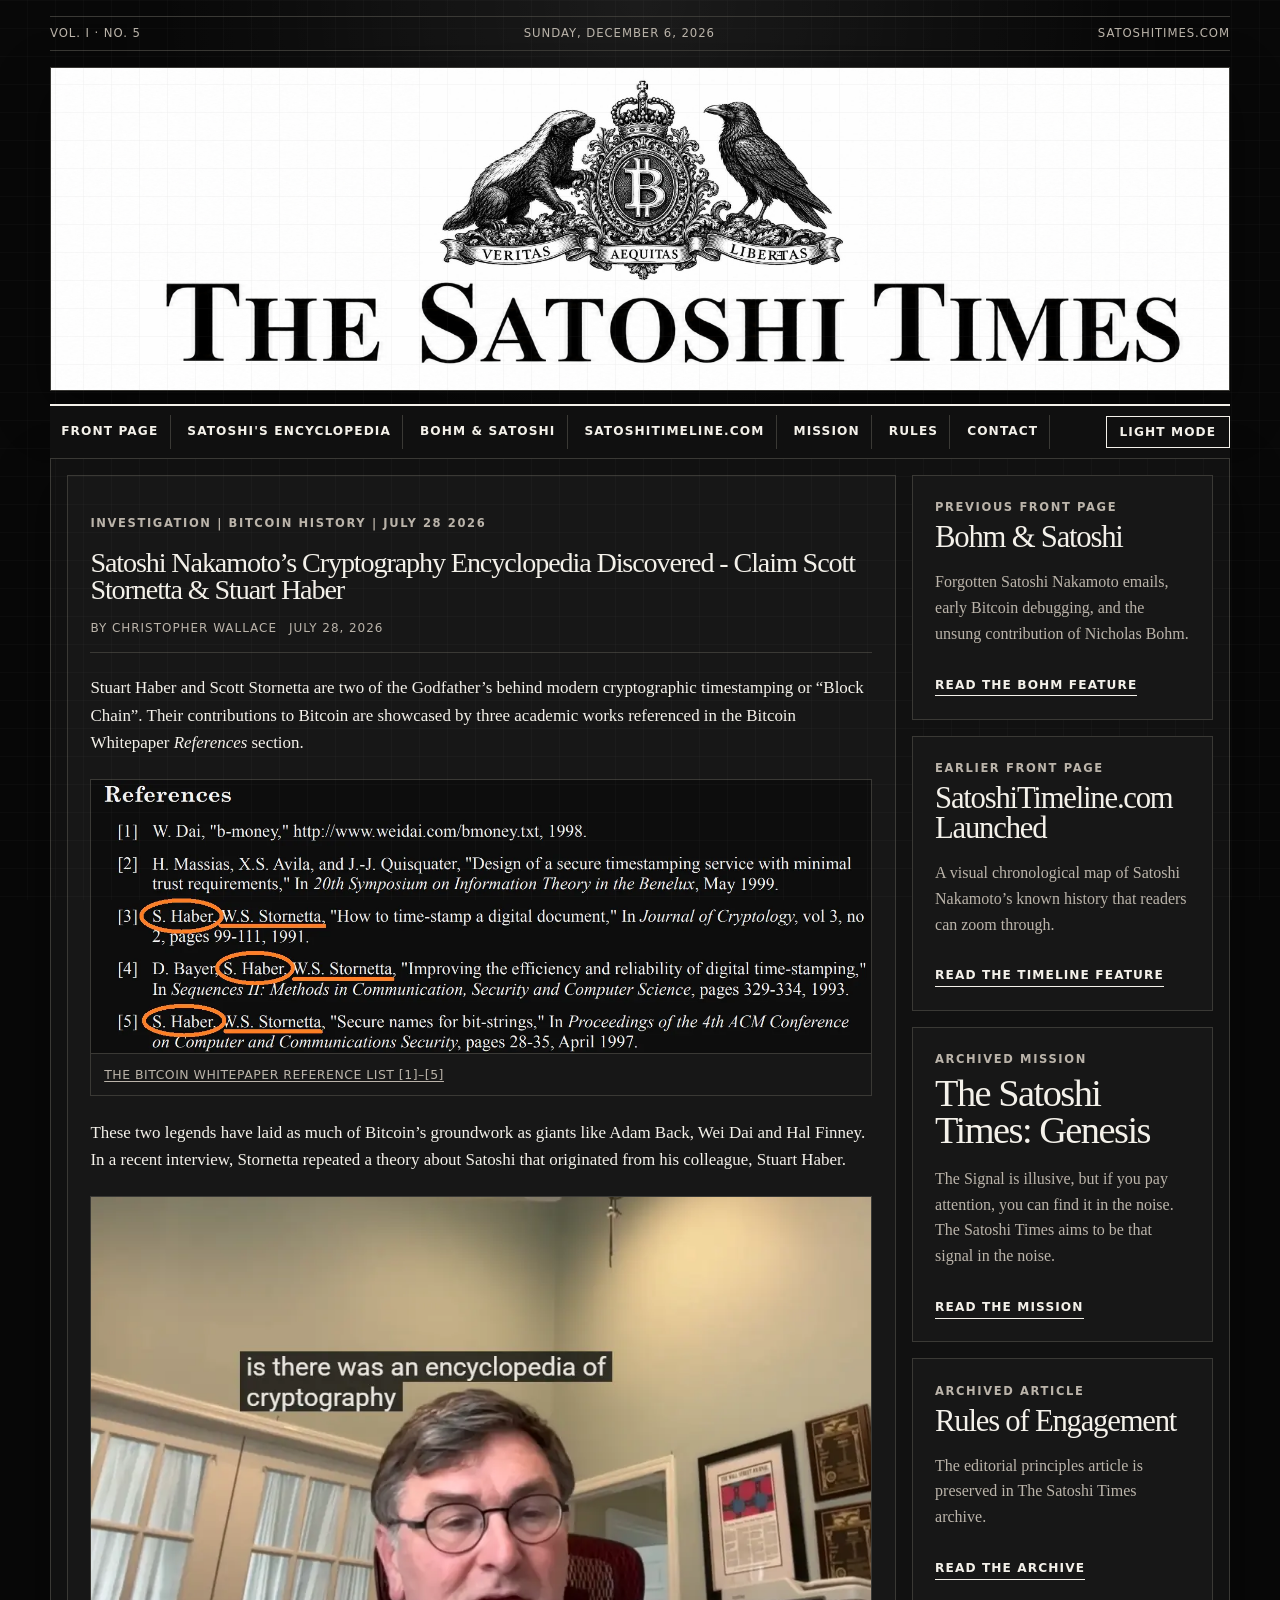
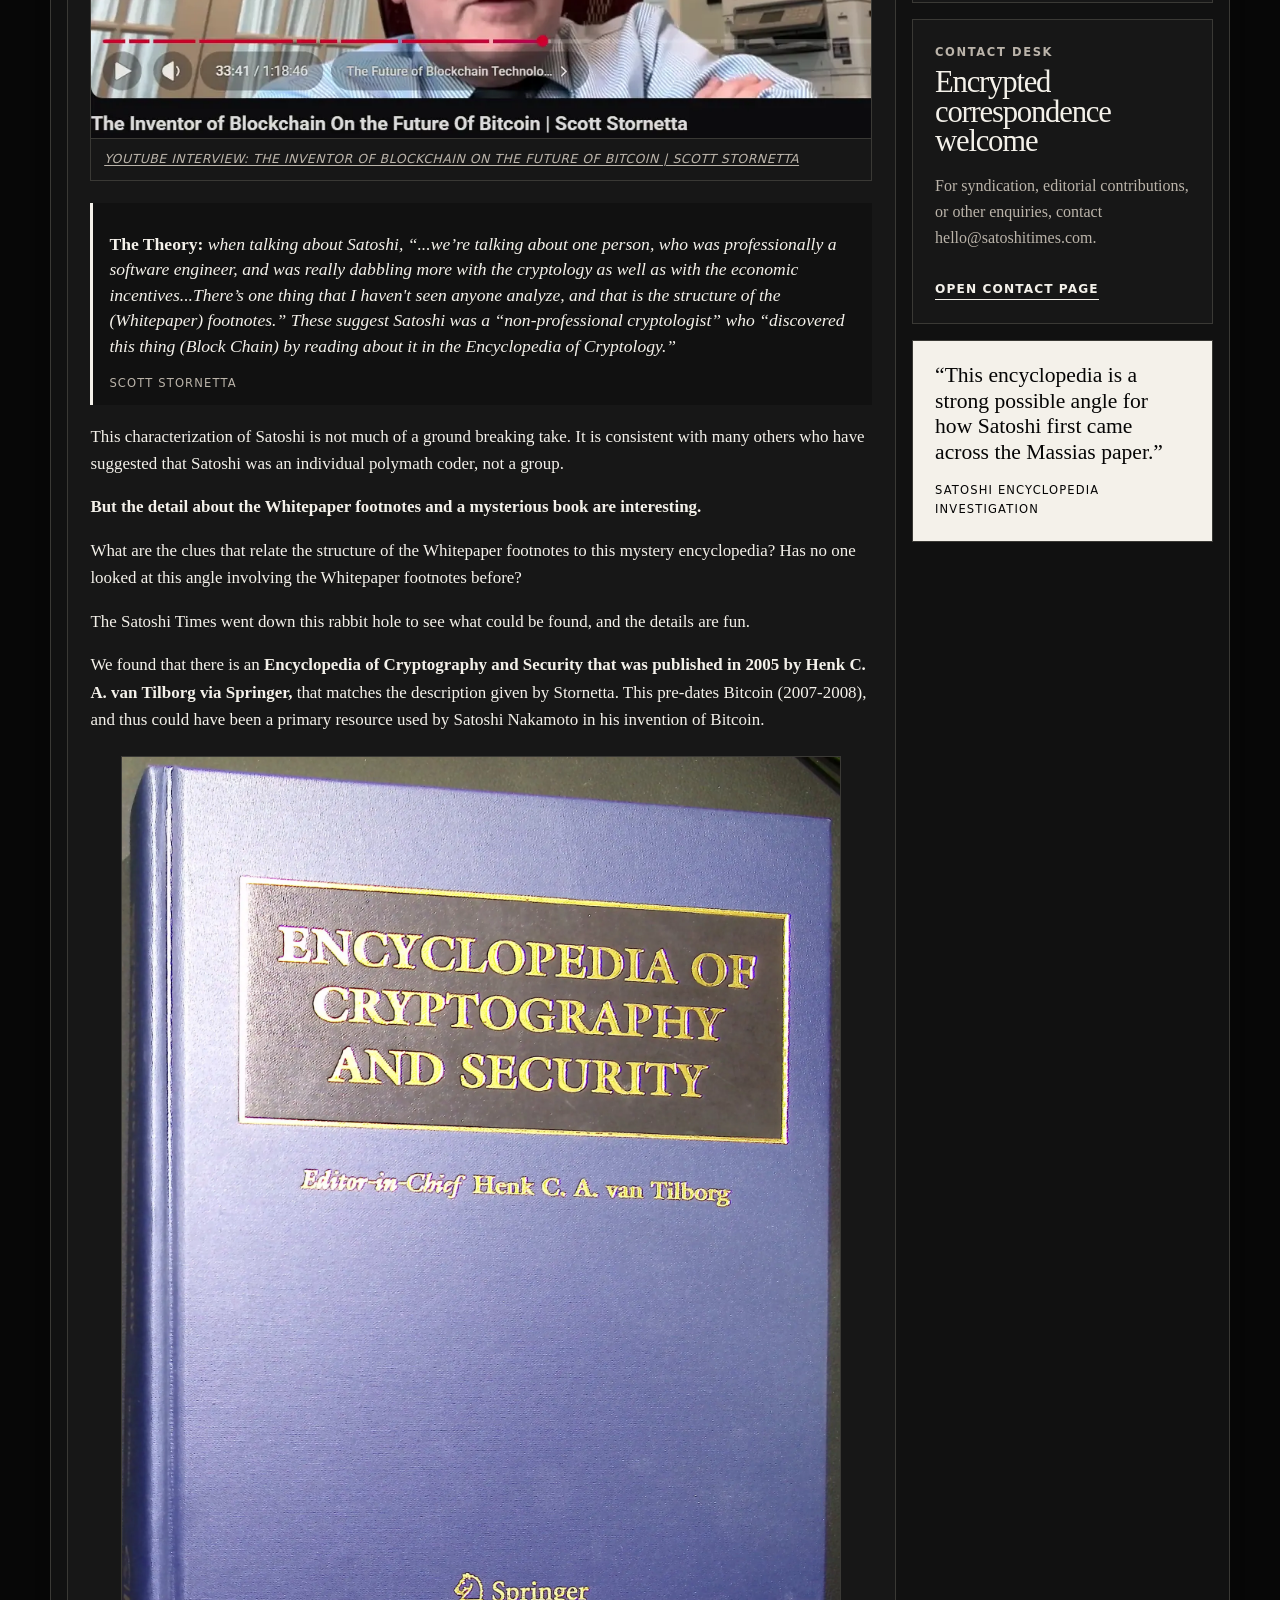
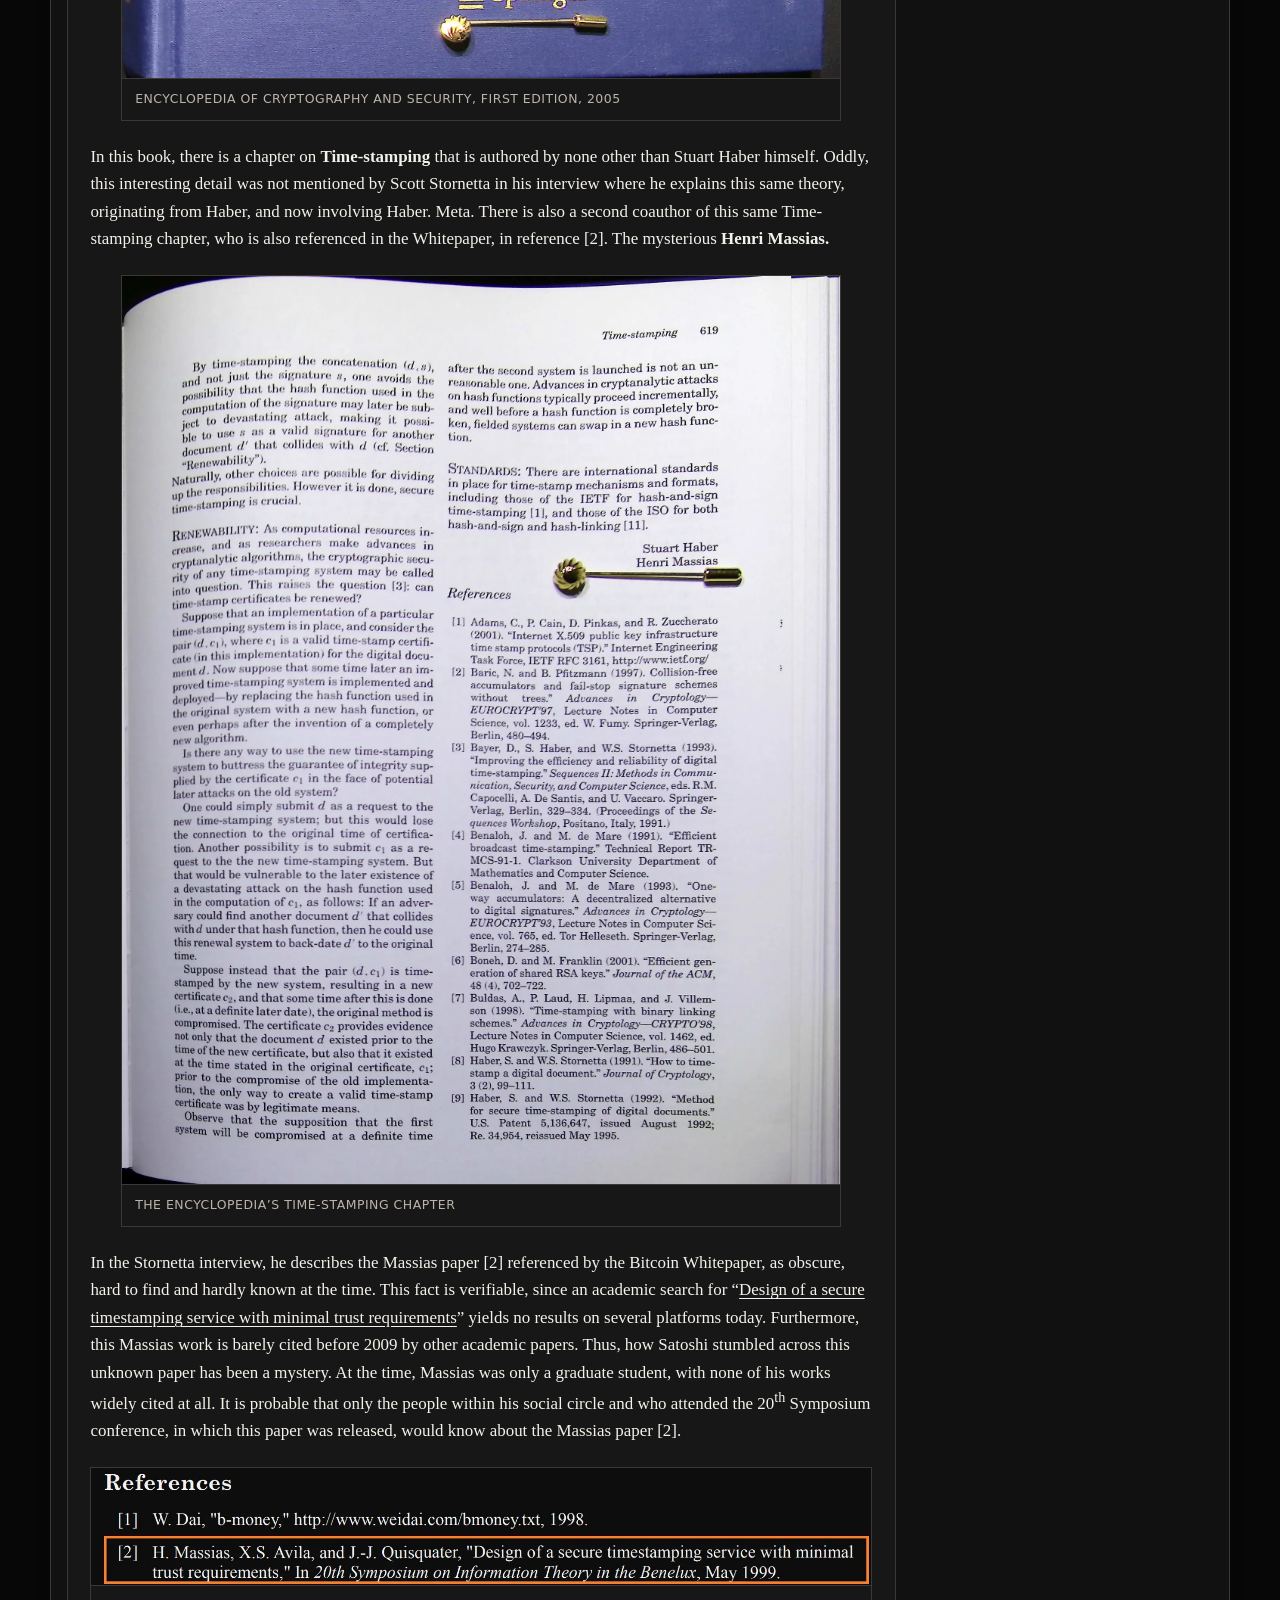
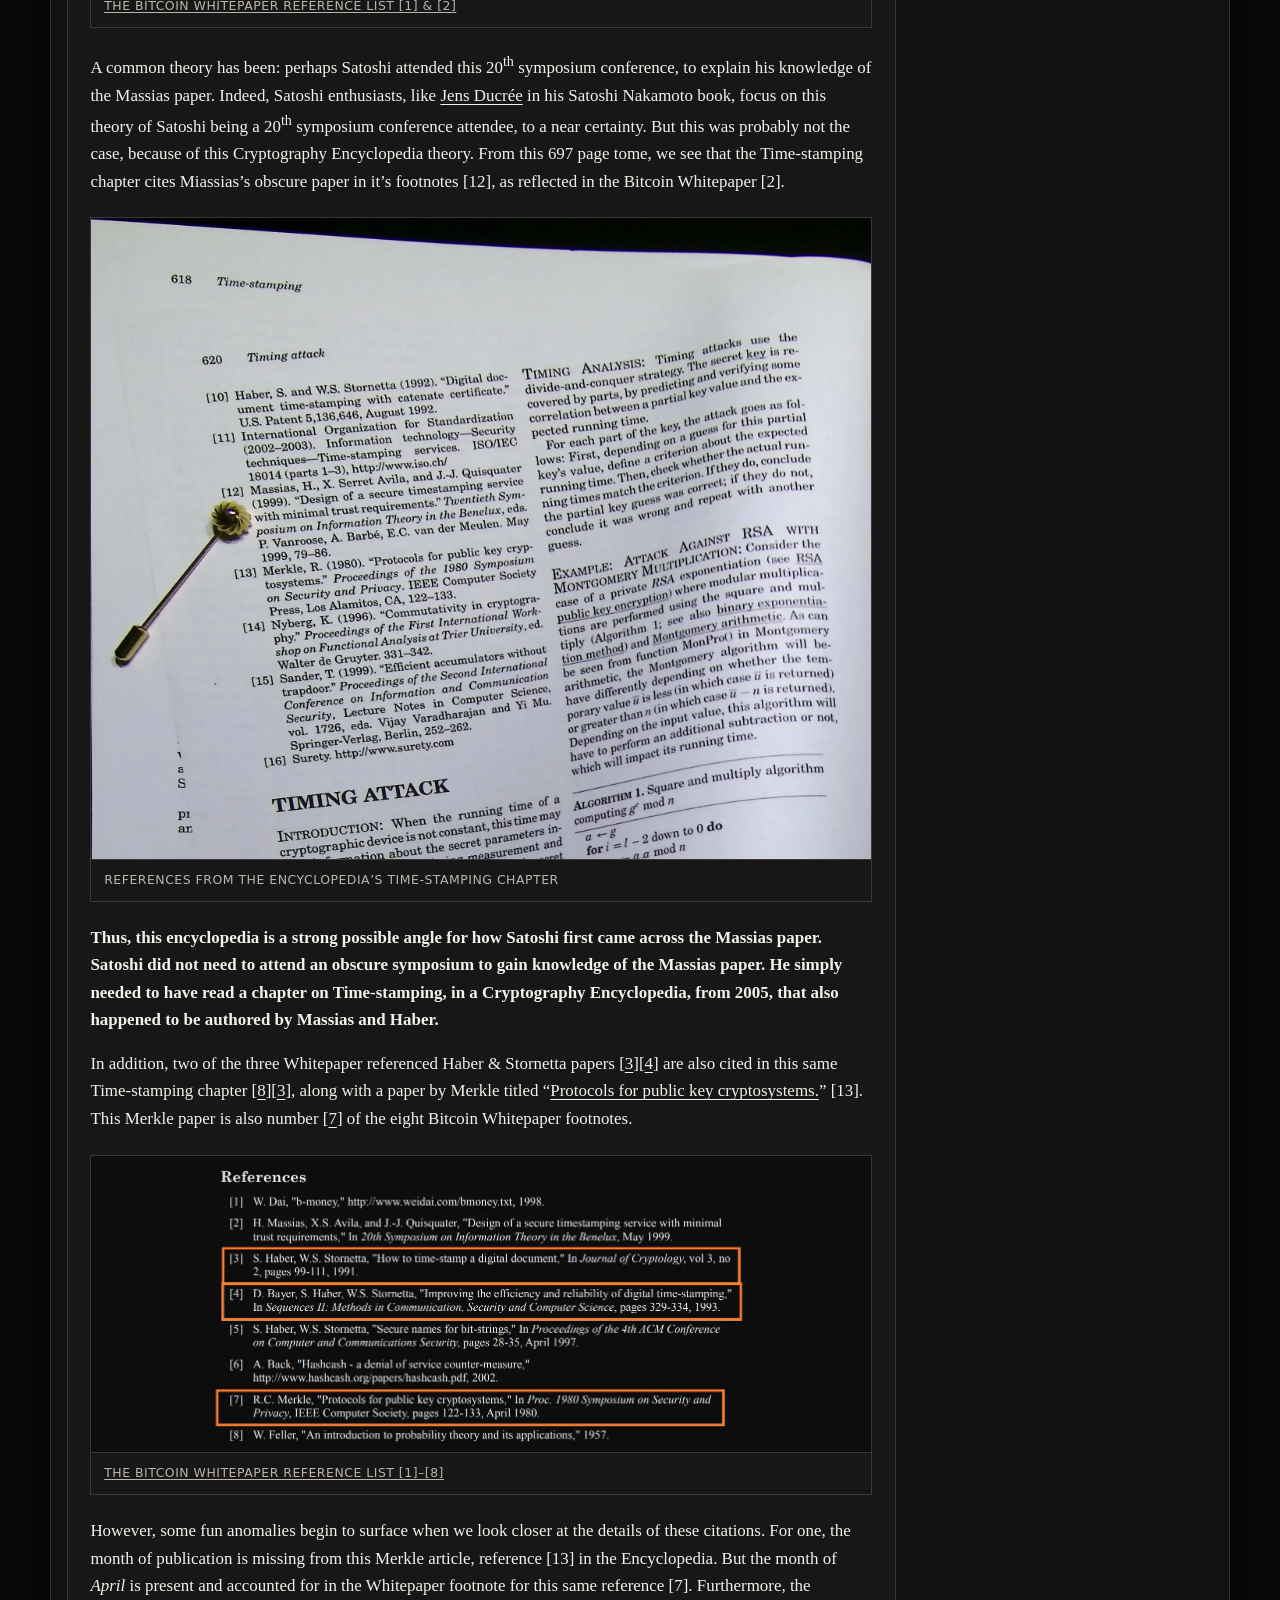
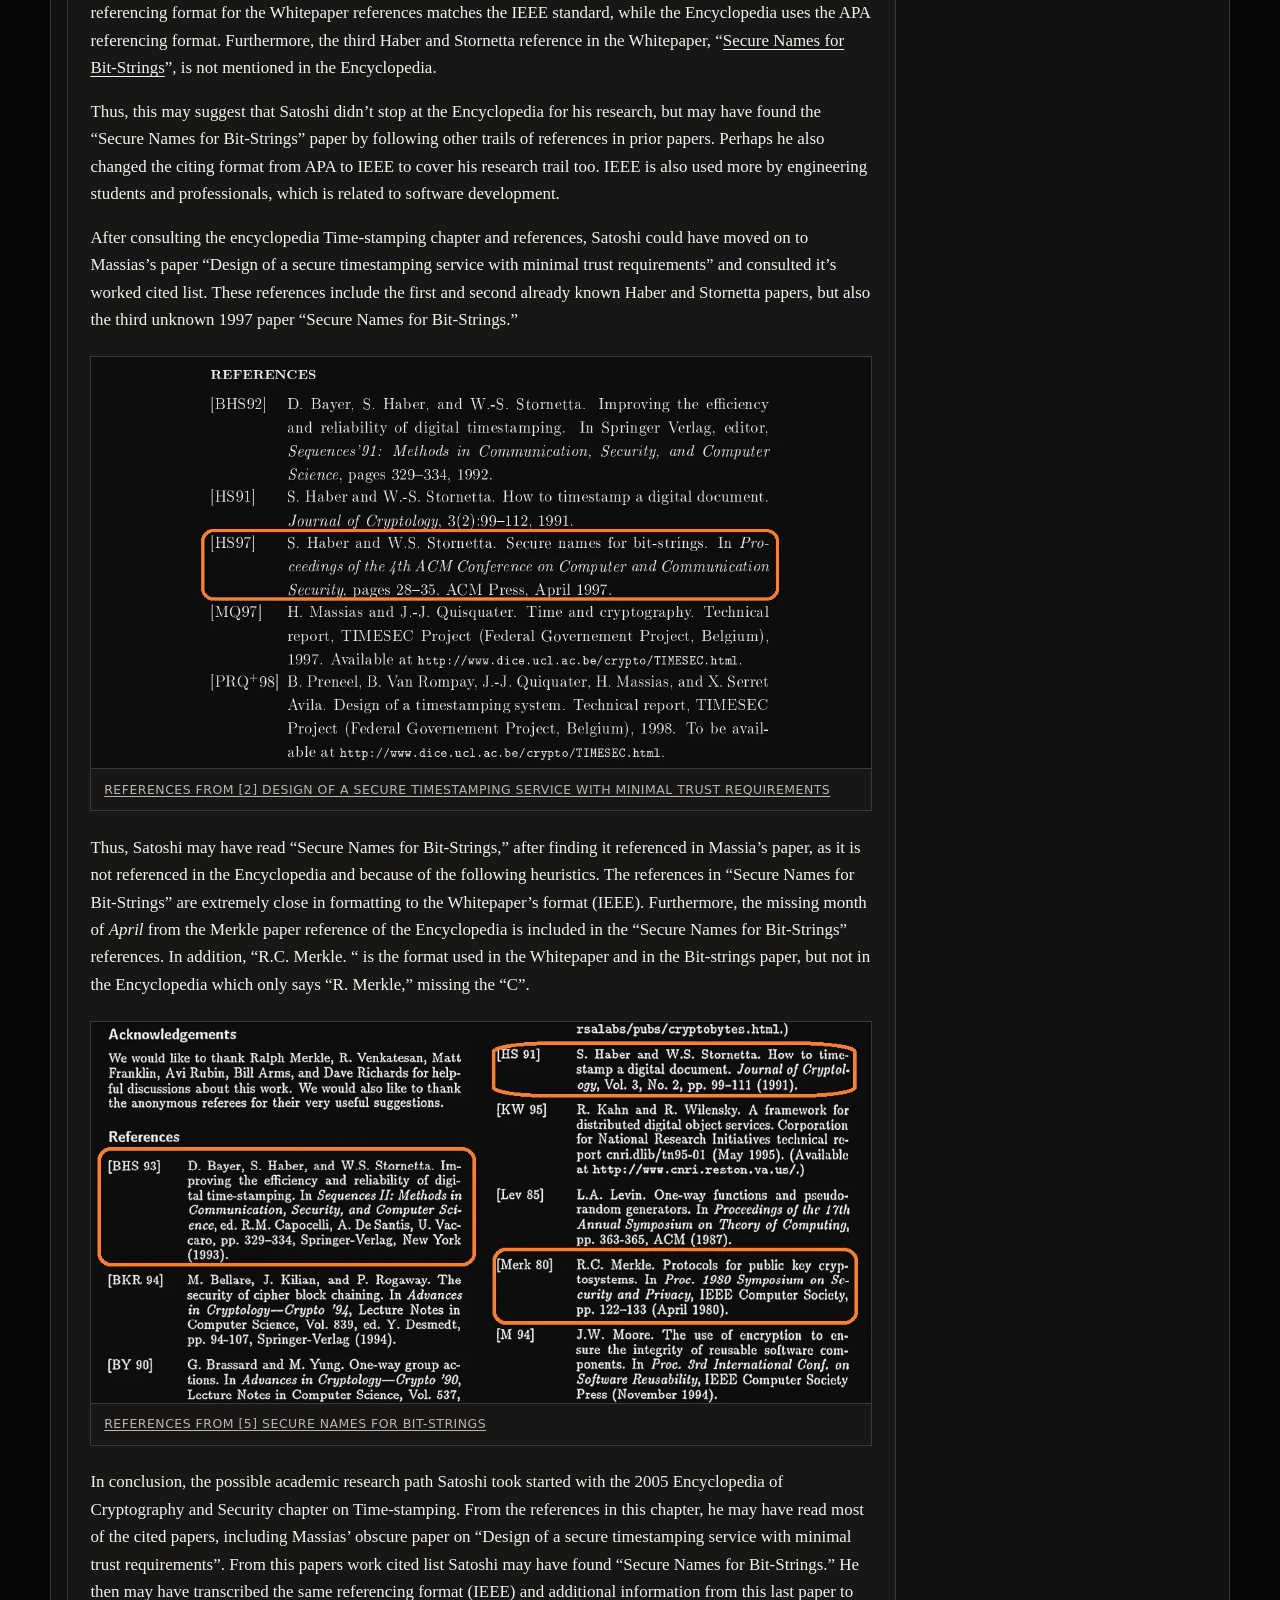
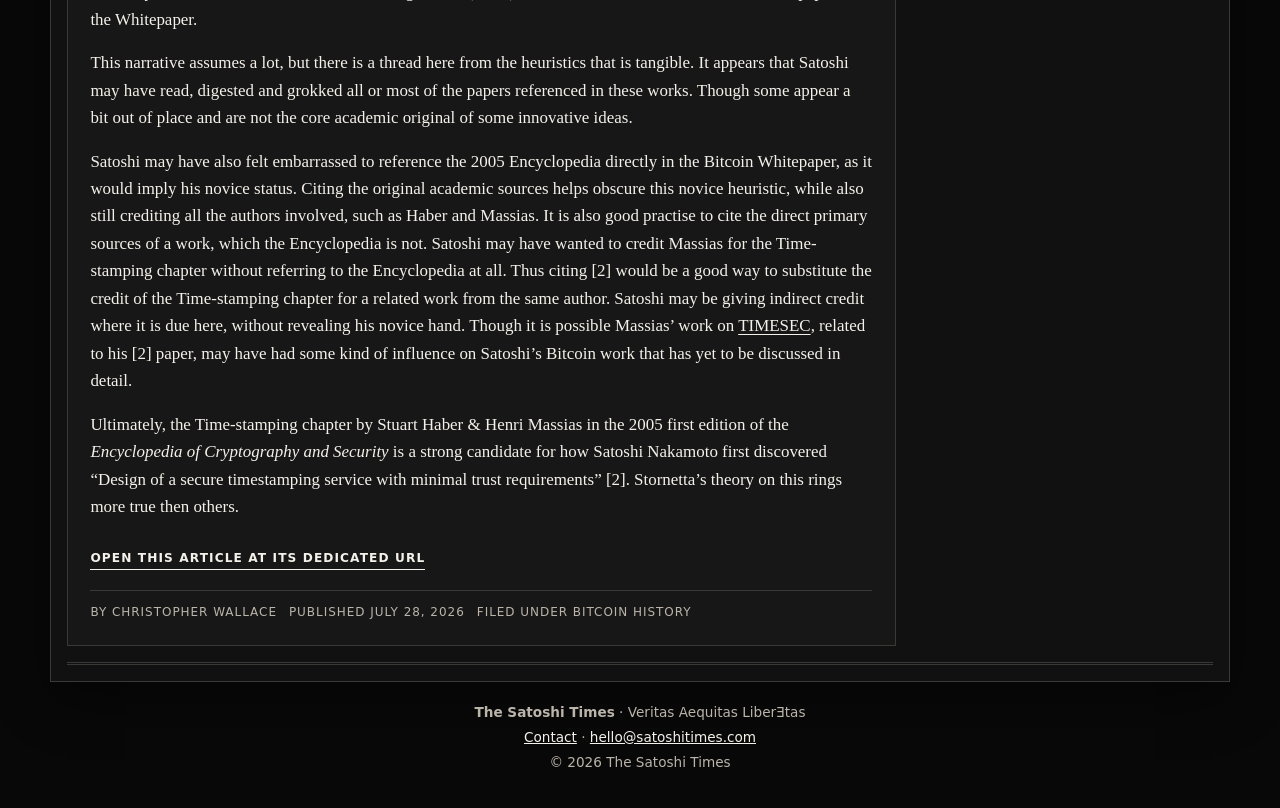
==== index.html @ e98a8b7c "Update index.html" ====
<!doctype html>
<html lang="en" data-theme="dark">
<head>
  <meta charset="utf-8" />
  <meta name="viewport" content="width=device-width, initial-scale=1" />
  <title>Satoshi Nakamoto’s Cryptography Encyclopedia Discovered — The Satoshi Times</title>
  <meta name="description" content="The Satoshi Times investigates whether Satoshi Nakamoto found key Bitcoin timestamping references through the 2005 Encyclopedia of Cryptography and Security." />
  <link rel="canonical" href="https://satoshitimes.com/encyclopedia/" />
  <meta property="og:type" content="article" />
  <meta property="og:title" content="Satoshi Nakamoto’s Cryptography Encyclopedia Discovered" />
  <meta property="og:description" content="A possible research trail from a 2005 cryptography encyclopedia to the timestamping references in the Bitcoin whitepaper." />
  <meta property="og:url" content="https://satoshitimes.com/encyclopedia/" />
  <link rel="stylesheet" href="styles.css" />
</head>
<body>
  <a class="skip-link" href="#main">Skip to content</a>

  <header class="site-header">
    <div class="utility-bar" aria-label="Edition details">
      <span>Vol. I · No. 5</span>
      <span id="today">Live Edition</span>
      <span>SatoshiTimes.com</span>
    </div>

    <div class="masthead" aria-label="The Satoshi Times masthead">
      <img src="assets/satoshi-times-banner.jpg" alt="The Satoshi Times banner with the motto Veritas Aequitas LiberƎtas" />
    </div>

    <nav class="section-nav" aria-label="Newspaper sections">
      <a href="./" aria-current="page">Front Page</a>
      <a href="encyclopedia/">Satoshi's Encyclopedia</a>
      <a href="bohm/">Bohm &amp; Satoshi</a>
      <a href="timeline/">SatoshiTimeline.com</a>
      <a href="mission/">Mission</a>
      <a href="rules.html">Rules</a>
      <a href="contact/">Contact</a>
      <button id="themeToggle" class="theme-toggle" type="button" aria-label="Toggle light and dark mode">Light mode</button>
    </nav>
  </header>

  <main id="main" class="page-shell">
    <section class="headline-grid front-page-grid" aria-label="Lead story">
      <article id="lead" class="lead-story article-card prose longform-article">
        <p class="kicker">Investigation | Bitcoin History | July 28 2026</p>
        <h3>Satoshi Nakamoto’s Cryptography Encyclopedia Discovered - Claim Scott Stornetta &amp; Stuart Haber</h3>
        <div class="article-meta article-meta--top">
          <span>By Christopher Wallace</span>
          <span>July 28, 2026</span>
        </div>
        
        <p>Stuart Haber and Scott Stornetta are two of the Godfather’s behind modern cryptographic timestamping or “Block Chain”. Their contributions to Bitcoin are showcased by three academic works referenced in the Bitcoin Whitepaper <em>References</em> section.</p>
        
        <figure class="article-figure">
          <img src="assets/encyclopedia/01-whitepaper-references.webp" alt="The first five references listed in the Bitcoin whitepaper" loading="eager" />
          <figcaption><a href="https://bitcoin.org/bitcoin.pdf" target="_blank" rel="noopener">The Bitcoin Whitepaper Reference List [1]–[5]</a></figcaption>
        </figure>
        
        <p>These two legends have laid as much of Bitcoin’s groundwork as giants like Adam Back, Wei Dai and Hal Finney. In a recent interview, Stornetta repeated a theory about Satoshi that originated from his colleague, Stuart Haber.</p>
        
        <figure class="article-figure">
          <a href="https://youtu.be/_PnPA59HU8Q?si=pbFS1lLyDbh5LFYP&amp;t=1998" target="_blank" rel="noopener">
            <img src="assets/encyclopedia/02-stornetta-interview.webp" alt="Scott Stornetta discussing whether Satoshi used an encyclopedia of cryptography" loading="lazy" />
          </a>
          <figcaption><a href="https://youtu.be/_PnPA59HU8Q?si=pbFS1lLyDbh5LFYP&amp;t=1998" target="_blank" rel="noopener"><em>YouTube Interview: The Inventor of Blockchain On the Future Of Bitcoin | Scott Stornetta</em></a></figcaption>
        </figure>
        
        <blockquote>
          <p><strong>The Theory:</strong> <em>when talking about Satoshi, “...we’re talking about one person, who was professionally a software engineer, and was really dabbling more with the cryptology as well as with the economic incentives...There’s one thing that I haven't seen anyone analyze, and that is the structure of the (Whitepaper) footnotes.” These suggest Satoshi was a “non-professional cryptologist” who “discovered this thing (Block Chain) by reading about it in the Encyclopedia of Cryptology.”</em></p>
          <cite>Scott Stornetta</cite>
        </blockquote>
        
        <p>This characterization of Satoshi is not much of a ground breaking take. It is consistent with many others who have suggested that Satoshi was an individual polymath coder, not a group.</p>
        
        <p><strong>But the detail about the Whitepaper footnotes and a mysterious book are interesting.</strong></p>
        
        <p>What are the clues that relate the structure of the Whitepaper footnotes to this mystery encyclopedia? Has no one looked at this angle involving the Whitepaper footnotes before?</p>
        
        <p>The Satoshi Times went down this rabbit hole to see what could be found, and the details are fun.</p>
        
        <p>We found that there is an <strong>Encyclopedia of Cryptography and Security that was published in 2005 by Henk C. A. van Tilborg via Springer,</strong> that matches the description given by Stornetta. This pre-dates Bitcoin (2007-2008), and thus could have been a primary resource used by Satoshi Nakamoto in his invention of Bitcoin.</p>
        
        <figure class="article-figure article-figure--portrait">
          <img src="assets/encyclopedia/03-encyclopedia-cover.webp" alt="Cover of the 2005 Encyclopedia of Cryptography and Security" loading="lazy" />
          <figcaption>Encyclopedia of Cryptography and Security, first edition, 2005</figcaption>
        </figure>
        
        <p>In this book, there is a chapter on <strong>Time-stamping</strong> that is authored by none other than Stuart Haber himself. Oddly, this interesting detail was not mentioned by Scott Stornetta in his interview where he explains this same theory, originating from Haber, and now involving Haber. Meta. There is also a second coauthor of this same Time-stamping chapter, who is also referenced in the Whitepaper, in reference [2]. The mysterious <strong>Henri Massias.</strong></p>

 <figure class="article-figure article-figure--portrait">
          <img src="assets/encyclopedia/04-timestamping-chapter.webp" alt="A photographed page from the encyclopedia chapter on time-stamping" loading="lazy" />
          <figcaption>The encyclopedia’s Time-stamping chapter</figcaption>
        </figure>
        
        <p>In the Stornetta interview, he describes the Massias paper [2] referenced by the Bitcoin Whitepaper, as obscure, hard to find and hardly known at the time. This fact is verifiable, since an academic search for “<a href="https://cdn.nakamotoinstitute.org/docs/secure-timestamping-service.pdf" target="_blank" rel="noopener">Design of a secure timestamping service with minimal trust requirements</a>” yields no results on several platforms today. Furthermore, this Massias work is barely cited before 2009 by other academic papers. Thus, how Satoshi stumbled across this unknown paper has been a mystery. At the time, Massias was only a graduate student, with none of his works widely cited at all. It is probable that only the people within his social circle and who attended the 20<sup>th</sup> Symposium conference, in which this paper was released, would know about the Massias paper [2].</p>
        
        <figure class="article-figure">
          <img src="assets/encyclopedia/05-whitepaper-references-1-2.webp" alt="The first two references listed in the Bitcoin whitepaper" loading="lazy" />
          <figcaption><a href="https://bitcoin.org/bitcoin.pdf" target="_blank" rel="noopener">The Bitcoin Whitepaper Reference List [1] &amp; [2]</a></figcaption>
        </figure>
        
        <p>A common theory has been: perhaps Satoshi attended this 20<sup>th</sup> symposium conference, to explain his knowledge of the Massias paper. Indeed, Satoshi enthusiasts, like <a href="https://ducree.net/" target="_blank" rel="noopener">Jens Ducrée</a> in his Satoshi Nakamoto book, focus on this theory of Satoshi being a 20<sup>th</sup> symposium conference attendee, to a near certainty. But this was probably not the case, because of this Cryptography Encyclopedia theory. From this 697 page tome, we see that the Time-stamping chapter cites Miassias’s obscure paper in it’s footnotes [12], as reflected in the Bitcoin Whitepaper [2].</p>
        
        <figure class="article-figure">
          <img src="assets/encyclopedia/06-encyclopedia-references.webp" alt="Photographed encyclopedia pages showing the Time-stamping chapter references" loading="lazy" />
          <figcaption>References from the encyclopedia’s Time-stamping chapter</figcaption>
        </figure>
        
        <p><strong>Thus, this encyclopedia is a strong possible angle for how Satoshi first came across the Massias paper. Satoshi did not need to attend an obscure symposium to gain knowledge of the Massias paper. He simply needed to have read a chapter on Time-stamping, in a Cryptography Encyclopedia, from 2005, that also happened to be authored by Massias and Haber.</strong></p>
        
        <p>In addition, two of the three Whitepaper referenced Haber &amp; Stornetta papers [<a href="https://link.springer.com/article/10.1007/BF00196791" target="_blank" rel="noopener">3</a>][<a href="https://www.math.columbia.edu/~bayer/papers/Timestamp_BHS93.pdf" target="_blank" rel="noopener">4</a>] are also cited in this same Time-stamping chapter [<a href="https://link.springer.com/article/10.1007/BF00196791" target="_blank" rel="noopener">8</a>][<a href="https://www.math.columbia.edu/~bayer/papers/Timestamp_BHS93.pdf" target="_blank" rel="noopener">3</a>], along with a paper by Merkle titled “<a href="https://www.ralphmerkle.com/papers/Protocols.pdf" target="_blank" rel="noopener">Protocols for public key cryptosystems.</a>” [13]. This Merkle paper is also number [<a href="https://www.math.columbia.edu/~bayer/papers/Timestamp_BHS93.pdf" target="_blank" rel="noopener">7</a>] of the eight Bitcoin Whitepaper footnotes.</p>
        
        <figure class="article-figure">
          <img src="assets/encyclopedia/07-whitepaper-references-1-8.webp" alt="All eight references listed in the Bitcoin whitepaper" loading="lazy" />
          <figcaption><a href="https://bitcoin.org/bitcoin.pdf" target="_blank" rel="noopener">The Bitcoin Whitepaper Reference List [1]–[8]</a></figcaption>
        </figure>
        
        <p>However, some fun anomalies begin to surface when we look closer at the details of these citations. For one, the month of publication is missing from this Merkle article, reference [13] in the Encyclopedia. But the month of <em>April</em> is present and accounted for in the Whitepaper footnote for this same reference [7]. Furthermore, the referencing format for the Whitepaper references matches the IEEE standard, while the Encyclopedia uses the APA referencing format. Furthermore, the third Haber and Stornetta reference in the Whitepaper, “<a href="https://dl.acm.org/doi/pdf/10.1145/266420.266430" target="_blank" rel="noopener">Secure Names for Bit-Strings</a>”, is not mentioned in the Encyclopedia.</p>
        
        <p>Thus, this may suggest that Satoshi didn’t stop at the Encyclopedia for his research, but may have found the “Secure Names for Bit-Strings” paper by following other trails of references in prior papers. Perhaps he also changed the citing format from APA to IEEE to cover his research trail too. IEEE is also used more by engineering students and professionals, which is related to software development.</p>
        
        <p>After consulting the encyclopedia Time-stamping chapter and references, Satoshi could have moved on to Massias’s paper “Design of a secure timestamping service with minimal trust requirements” and consulted it’s worked cited list. These references include the first and second already known Haber and Stornetta papers, but also the third unknown 1997 paper “Secure Names for Bit-Strings.”</p>
        
        <figure class="article-figure">
          <img src="assets/encyclopedia/08-massias-paper-references.webp" alt="References from Design of a secure timestamping service with minimal trust requirements" loading="lazy" />
          <figcaption><a href="https://cdn.nakamotoinstitute.org/docs/secure-timestamping-service.pdf" target="_blank" rel="noopener">References From [2] Design of a secure timestamping service with minimal trust requirements</a></figcaption>
        </figure>
        
        <p>Thus, Satoshi may have read “Secure Names for Bit-Strings,” after finding it referenced in Massia’s paper, as it is not referenced in the Encyclopedia and because of the following heuristics. The references in “Secure Names for Bit-Strings” are extremely close in formatting to the Whitepaper’s format (IEEE). Furthermore, the missing month of <em>April</em> from the Merkle paper reference of the Encyclopedia is included in the “Secure Names for Bit-Strings” references. In addition, “R.C. Merkle. “ is the format used in the Whitepaper and in the Bit-strings paper, but not in the Encyclopedia which only says “R. Merkle,” missing the “C”.</p>
        
        <figure class="article-figure">
          <img src="assets/encyclopedia/09-secure-names-references.webp" alt="References from the paper Secure Names for Bit-Strings" loading="lazy" />
          <figcaption><a href="https://dl.acm.org/doi/pdf/10.1145/266420.266430" target="_blank" rel="noopener">References From [5] Secure Names for Bit-Strings</a></figcaption>
        </figure>
        
        <p>In conclusion, the possible academic research path Satoshi took started with the 2005 Encyclopedia of Cryptography and Security chapter on Time-stamping. From the references in this chapter, he may have read most of the cited papers, including Massias’ obscure paper on “Design of a secure timestamping service with minimal trust requirements”. From this papers work cited list Satoshi may have found “Secure Names for Bit-Strings.” He then may have transcribed the same referencing format (IEEE) and additional information from this last paper to the Whitepaper.</p>
        
        <p>This narrative assumes a lot, but there is a thread here from the heuristics that is tangible. It appears that Satoshi may have read, digested and grokked all or most of the papers referenced in these works. Though some appear a bit out of place and are not the core academic original of some innovative ideas.</p>
        
        <p>Satoshi may have also felt embarrassed to reference the 2005 Encyclopedia directly in the Bitcoin Whitepaper, as it would imply his novice status. Citing the original academic sources helps obscure this novice heuristic, while also still crediting all the authors involved, such as Haber and Massias. It is also good practise to cite the direct primary sources of a work, which the Encyclopedia is not. Satoshi may have wanted to credit Massias for the Time-stamping chapter without referring to the Encyclopedia at all. Thus citing [2] would be a good way to substitute the credit of the Time-stamping chapter for a related work from the same author. Satoshi may be giving indirect credit where it is due here, without revealing his novice hand. Though it is possible Massias’ work on <a href="https://gwern.net/doc/bitcoin/1999-08-17-ucldice-timesec.pdf" target="_blank" rel="noopener">TIMESEC</a>, related to his [2] paper, may have had some kind of influence on Satoshi’s Bitcoin work that has yet to be discussed in detail.</p>
        
        <p>Ultimately, the Time-stamping chapter by Stuart Haber &amp; Henri Massias in the 2005 first edition of the <em>Encyclopedia of Cryptography and Security</em> is a strong candidate for how Satoshi Nakamoto first discovered “Design of a secure timestamping service with minimal trust requirements” [2]. Stornetta’s theory on this rings more true then others.</p>
        
        <p><a class="button-link" href="encyclopedia/">Open this article at its dedicated URL</a></p>
        
        <div class="article-meta">
          <span>By Christopher Wallace</span>
          <span>Published July 28, 2026</span>
          <span>Filed under Bitcoin History</span>
        </div>
        
      </article>

      <aside class="front-column sidebar-stack" aria-label="Front page archive">
        <article class="article-card compact">
          <p class="kicker">Previous Front Page</p>
          <h3>Bohm &amp; Satoshi</h3>
          <p>Forgotten Satoshi Nakamoto emails, early Bitcoin debugging, and the unsung contribution of Nicholas Bohm.</p>
          <a class="read-link" href="bohm/">Read the Bohm feature</a>
        </article>

        <article class="article-card compact">
          <p class="kicker">Earlier Front Page</p>
          <h3>SatoshiTimeline.com Launched</h3>
          <p>A visual chronological map of Satoshi Nakamoto’s known history that readers can zoom through.</p>
          <a class="read-link" href="timeline/">Read the timeline feature</a>
        </article>

        <article class="article-card compact mission-card">
          <p class="kicker">Archived Mission</p>
          <h2>The Satoshi Times: Genesis</h2>
          <p>The Signal is illusive, but if you pay attention, you can find it in the noise. The Satoshi Times aims to be that signal in the noise.</p>
          <a class="read-link" href="mission/">Read the mission</a>
        </article>

        <article class="article-card compact">
          <p class="kicker">Archived Article</p>
          <h3>Rules of Engagement</h3>
          <p>The editorial principles article is preserved in The Satoshi Times archive.</p>
          <a class="read-link" href="rules.html">Read the archive</a>
        </article>

        <article class="article-card compact">
          <p class="kicker">Contact Desk</p>
          <h3>Encrypted correspondence welcome</h3>
          <p>For syndication, editorial contributions, or other enquiries, contact hello@satoshitimes.com.</p>
          <a class="read-link" href="contact/">Open contact page</a>
        </article>

        <div class="quote-card">
          <p>“This encyclopedia is a strong possible angle for how Satoshi first came across the Massias paper.”</p>
          <span>Satoshi Encyclopedia investigation</span>
        </div>
      </aside>
    </section>
  </main>

  <footer class="site-footer">
    <p><strong>The Satoshi Times</strong> · Veritas Aequitas LiberƎtas</p>
    <p><a href="contact/">Contact</a> · <a href="mailto:hello@satoshitimes.com">hello@satoshitimes.com</a></p>
    <p>© 2026 The Satoshi Times</p>
  </footer>

  <script src="script.js"></script>
  <script data-goatcounter="https://stimes.goatcounter.com/count" async src="//gc.zgo.at/count.js"></script>
</body>
</html>
---- styles.css ----
:root {
  color-scheme: dark;
  --bg: #080808;
  --paper: #111111;
  --paper-soft: #171717;
  --ink: #f4f1ea;
  --muted: #bbb4aa;
  --rule: #3a3935;
  --accent: #ffffff;
  --reverse: #050505;
  --shadow: 0 18px 50px rgba(0, 0, 0, 0.45);
  --serif: Georgia, "Times New Roman", Times, serif;
  --sans: Inter, ui-sans-serif, system-ui, -apple-system, BlinkMacSystemFont, "Segoe UI", sans-serif;
}
html[data-theme="light"] {
  color-scheme: light;
  --bg: #f1efe8;
  --paper: #fffdf6;
  --paper-soft: #f7f3e9;
  --ink: #101010;
  --muted: #5e5a52;
  --rule: #c9c1b5;
  --accent: #050505;
  --reverse: #ffffff;
  --shadow: 0 18px 50px rgba(32, 28, 18, 0.15);
}
* { box-sizing: border-box; }
body {
  margin: 0;
  background: radial-gradient(circle at top, rgba(255,255,255,0.08), transparent 30rem), var(--bg);
  color: var(--ink);
  font-family: var(--serif);
  line-height: 1.62;
}
body::before {
  content: "";
  position: fixed;
  inset: 0;
  pointer-events: none;
  opacity: 0.07;
  background-image: linear-gradient(90deg, transparent 97%, var(--ink) 100%), linear-gradient(0deg, transparent 97%, var(--ink) 100%);
  background-size: 28px 28px;
  mix-blend-mode: difference;
}
.skip-link { position: absolute; left: -999px; top: 1rem; z-index: 10; padding: 0.75rem 1rem; background: var(--ink); color: var(--reverse); font-family: var(--sans); }
.skip-link:focus { left: 1rem; }
.site-header, .page-shell, .site-footer { width: min(1180px, calc(100% - 32px)); margin: 0 auto; }
.site-header { padding: 1rem 0 0; }
.utility-bar {
  display: flex; justify-content: space-between; gap: 1rem; border-top: 1px solid var(--rule); border-bottom: 1px solid var(--rule);
  padding: 0.45rem 0; color: var(--muted); font-family: var(--sans); font-size: 0.73rem; letter-spacing: 0.08em; text-transform: uppercase;
}
.masthead { margin: 1rem 0 0.8rem; background: #fff; border: 1px solid var(--rule); box-shadow: var(--shadow); overflow: hidden; }
.masthead img { display: block; width: 100%; height: auto; }
.section-nav {
  position: sticky; top: 0; z-index: 5; display: flex; align-items: center; gap: 0.35rem; border-top: 2px solid var(--ink);
  border-bottom: 1px solid var(--rule); background: color-mix(in srgb, var(--paper) 94%, transparent); backdrop-filter: blur(10px);
  padding: 0.55rem 0; overflow-x: auto;
}
.section-nav a, .theme-toggle, .read-link, .button-link {
  color: var(--ink); font-family: var(--sans); font-size: 0.76rem; font-weight: 700; letter-spacing: 0.09em; text-decoration: none; text-transform: uppercase;
}
.section-nav a { padding: 0.45rem 0.7rem; border-right: 1px solid var(--rule); white-space: nowrap; }
.theme-toggle { margin-left: auto; padding: 0.5rem 0.8rem; border: 1px solid var(--ink); background: transparent; cursor: pointer; white-space: nowrap; color: var(--ink); }
.theme-toggle:hover, .section-nav a:hover, .read-link:hover, .button-link:hover { background: var(--ink); color: var(--reverse); }
.page-shell { background: var(--paper); border-left: 1px solid var(--rule); border-right: 1px solid var(--rule); padding: 1rem; box-shadow: var(--shadow); }
.headline-grid { display: grid; grid-template-columns: minmax(0, 2.1fr) minmax(280px, 0.9fr); gap: 1rem; padding-bottom: 1rem; border-bottom: 3px double var(--rule); }
.article-card, .quote-card { background: var(--paper-soft); border: 1px solid var(--rule); padding: clamp(1rem, 2vw, 1.4rem); }
.lead-story { min-height: 100%; }
.kicker { margin: 0 0 0.4rem; color: var(--muted); font-family: var(--sans); font-size: 0.72rem; font-weight: 800; letter-spacing: 0.14em; text-transform: uppercase; }
h1, h2, h3 { margin: 0; line-height: 0.97; font-weight: 500; letter-spacing: -0.04em; }
h1 { max-width: 900px; font-size: clamp(3rem, 8vw, 6.9rem); }
h2 { font-size: clamp(2rem, 4vw, 3.8rem); }
h3 { font-size: clamp(1.35rem, 2.2vw, 2.1rem); }
.dek { color: var(--ink); font-size: clamp(1.15rem, 2vw, 1.55rem); line-height: 1.35; }
.prose p { margin: 1rem 0; }
.prose a { color: var(--ink); text-decoration-thickness: 1px; text-underline-offset: 0.18em; }
.prose blockquote { margin: 1.1rem 0; padding: 0.8rem 1rem; border-left: 3px solid var(--ink); background: var(--paper); font-size: 1.1rem; line-height: 1.45; }
.prose blockquote cite { display: block; margin-top: 0.65rem; color: var(--muted); font-family: var(--sans); font-size: 0.72rem; font-style: normal; letter-spacing: 0.1em; text-transform: uppercase; }
.article-meta { display: flex; flex-wrap: wrap; gap: 0.75rem; margin-top: 1.2rem; padding-top: 0.75rem; border-top: 1px solid var(--rule); color: var(--muted); font-family: var(--sans); font-size: 0.75rem; text-transform: uppercase; letter-spacing: 0.08em; }
.front-column { display: grid; gap: 1rem; align-content: start; }
.compact h2, .compact h3 { font-size: clamp(1.4rem, 2.4vw, 2rem); }
.compact p { color: var(--muted); }
.quote-card { display: grid; align-content: center; min-height: 190px; background: var(--ink); color: var(--reverse); }
.quote-card p { margin: 0; font-size: 1.35rem; line-height: 1.18; }
.quote-card span { display: block; margin-top: 1rem; font-family: var(--sans); font-size: 0.72rem; letter-spacing: 0.1em; text-transform: uppercase; }
.read-link, .button-link { display: inline-block; margin-top: 0.8rem; border-bottom: 1px solid currentColor; }
.single-column { grid-template-columns: 1fr; }
.single-column .lead-story { grid-column: 1 / -1; }
.contact-card { max-width: 880px; margin: 0 auto; }
.contact-row { display: grid; grid-template-columns: 180px 1fr; gap: 1rem; margin: 1.1rem 0; padding: 0.9rem 0; border-top: 1px solid var(--rule); border-bottom: 1px solid var(--rule); }
.contact-row span:first-child { color: var(--muted); font-family: var(--sans); font-size: 0.75rem; font-weight: 800; letter-spacing: 0.12em; text-transform: uppercase; }
.key-block { overflow-x: auto; padding: 1rem; border: 1px solid var(--rule); background: var(--paper); color: var(--ink); font-size: 0.8rem; line-height: 1.45; }
.site-footer { padding: 1rem 0 2rem; border-top: 1px solid var(--rule); color: var(--muted); font-family: var(--sans); font-size: 0.85rem; text-align: center; }
.site-footer p { margin: 0.2rem 0; }
@media (max-width: 860px) { .headline-grid, .single-column { grid-template-columns: 1fr; } .contact-row { grid-template-columns: 1fr; gap: 0.25rem; } }
@media (max-width: 560px) { .site-header, .page-shell, .site-footer { width: min(100% - 18px, 1180px); } .utility-bar { display: none; } .page-shell { padding: 0.6rem; } .section-nav { padding-left: 0.25rem; } h1 { font-size: 2.8rem; } }


/* Front page launch article media and archive sidebar */
.front-page-grid {
  align-items: start;
  grid-template-columns: minmax(0, 2.2fr) minmax(280px, 0.8fr);
}

.longform-article {
  font-size: 1.06rem;
}

.longform-article a {
  color: var(--ink);
  text-decoration-thickness: 1px;
  text-underline-offset: 0.17em;
}

.longform-article a:hover,
.longform-article a:focus {
  background: var(--ink);
  color: var(--reverse);
  outline: 0;
}

.closing-line {
  font-size: 1.25rem;
  font-style: italic;
}

.article-figure {
  margin: 1.4rem 0;
  border: 1px solid var(--rule);
  background: #000;
}

.article-figure img,
.article-figure video {
  display: block;
  width: 100%;
  height: auto;
}

.article-video {
  max-height: 720px;
  object-fit: contain;
}

.article-figure figcaption {
  border-top: 1px solid var(--rule);
  padding: 0.65rem 0.8rem;
  background: var(--paper-soft);
  color: var(--muted);
  font-family: var(--sans);
  font-size: 0.78rem;
  letter-spacing: 0.04em;
  text-transform: uppercase;
}

.sidebar-stack {
  position: sticky;
  top: 4.6rem;
}

.mission-card h2 {
  font-size: clamp(1.75rem, 3vw, 2.55rem);
}

.site-footer a {
  color: var(--ink);
}

html[data-theme="light"] .article-figure {
  background: #fff;
}

@media (max-width: 860px) {
  .front-page-grid {
    grid-template-columns: 1fr;
  }

  .sidebar-stack {
    position: static;
  }
}


.article-figure img[loading="lazy"] {
  background: #000;
}

/* Vol. I · No. 5 encyclopedia feature */
.feature-headline {
  max-width: 960px;
  font-size: clamp(2.35rem, 5.5vw, 5.15rem);
  line-height: 0.96;
}

.article-meta--top {
  margin-top: 1rem;
  margin-bottom: 1.35rem;
  padding-top: 0;
  padding-bottom: 0.8rem;
  border-top: 0;
  border-bottom: 1px solid var(--rule);
}

.article-figure--portrait {
  width: min(100%, 720px);
  margin-right: auto;
  margin-left: auto;
}

.article-figure figcaption a {
  color: inherit;
}

@media (max-width: 560px) {
  .feature-headline {
    font-size: 2.55rem;
  }
}
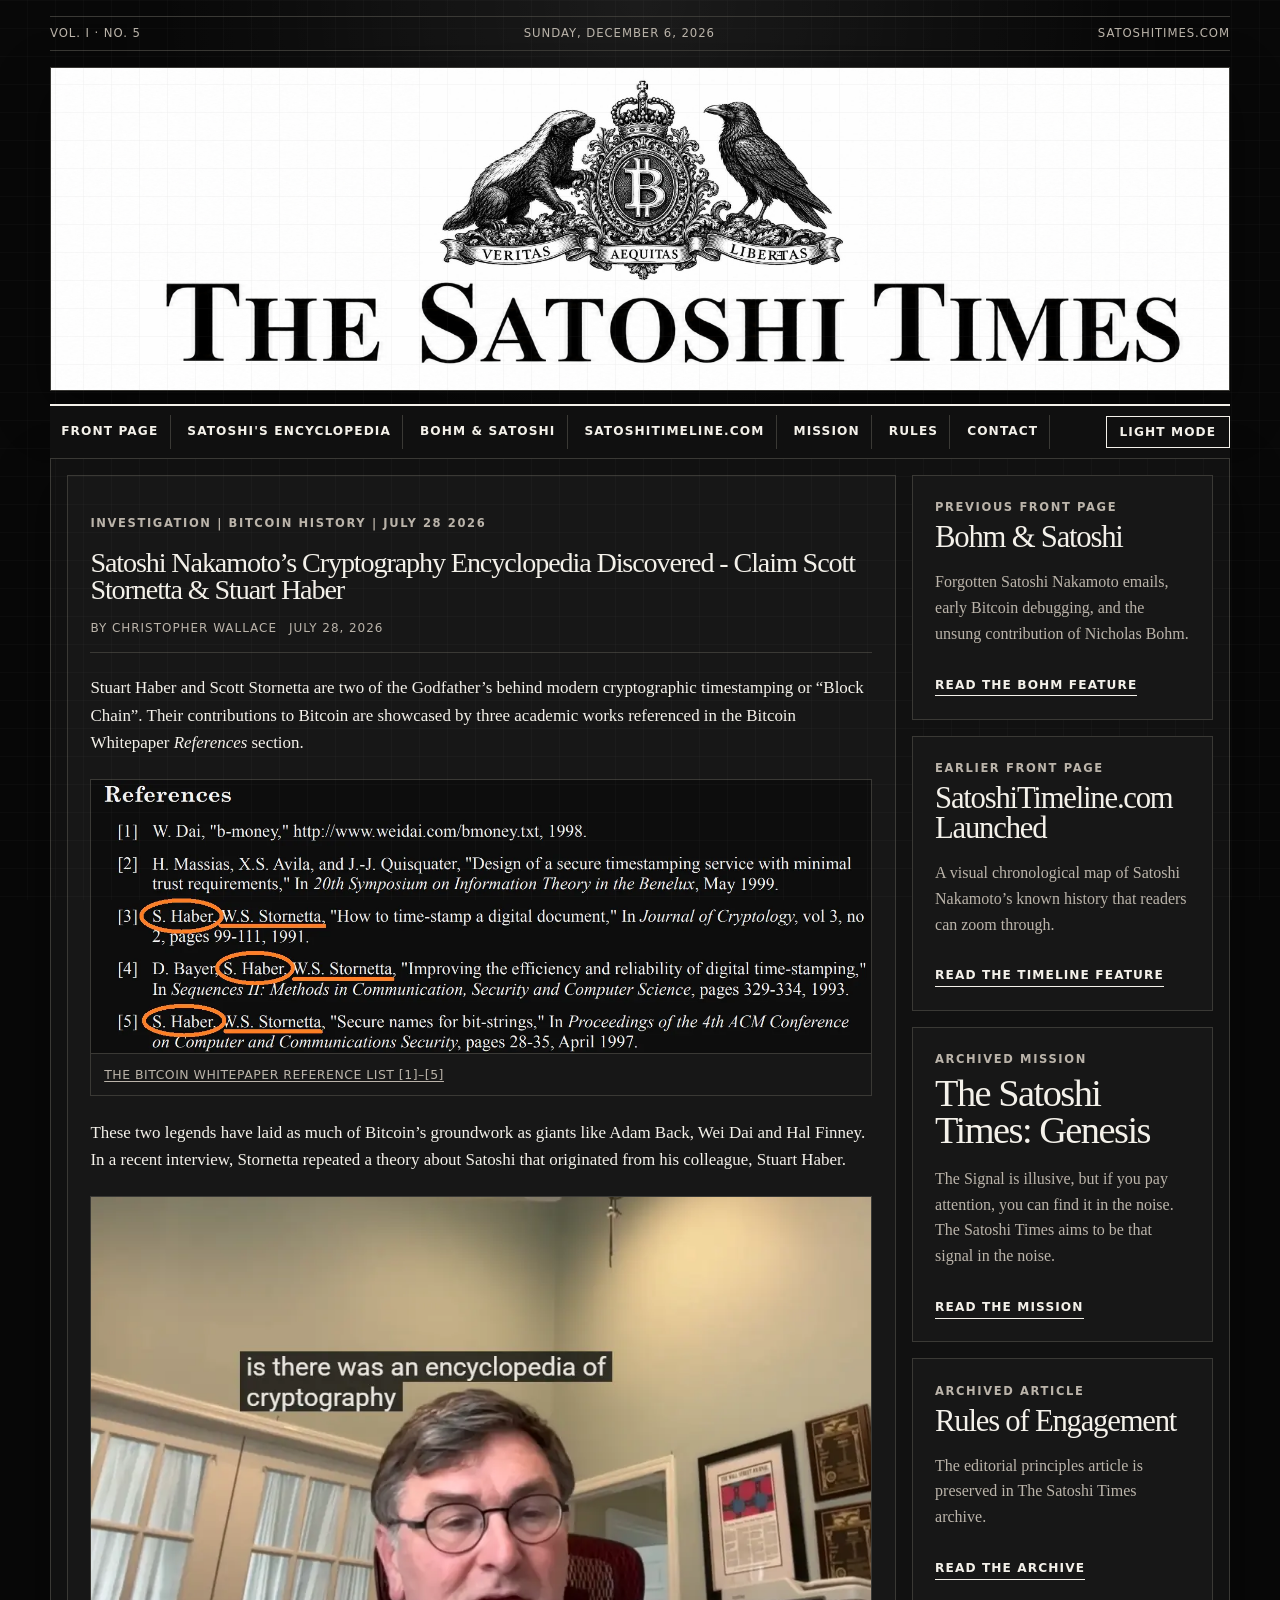
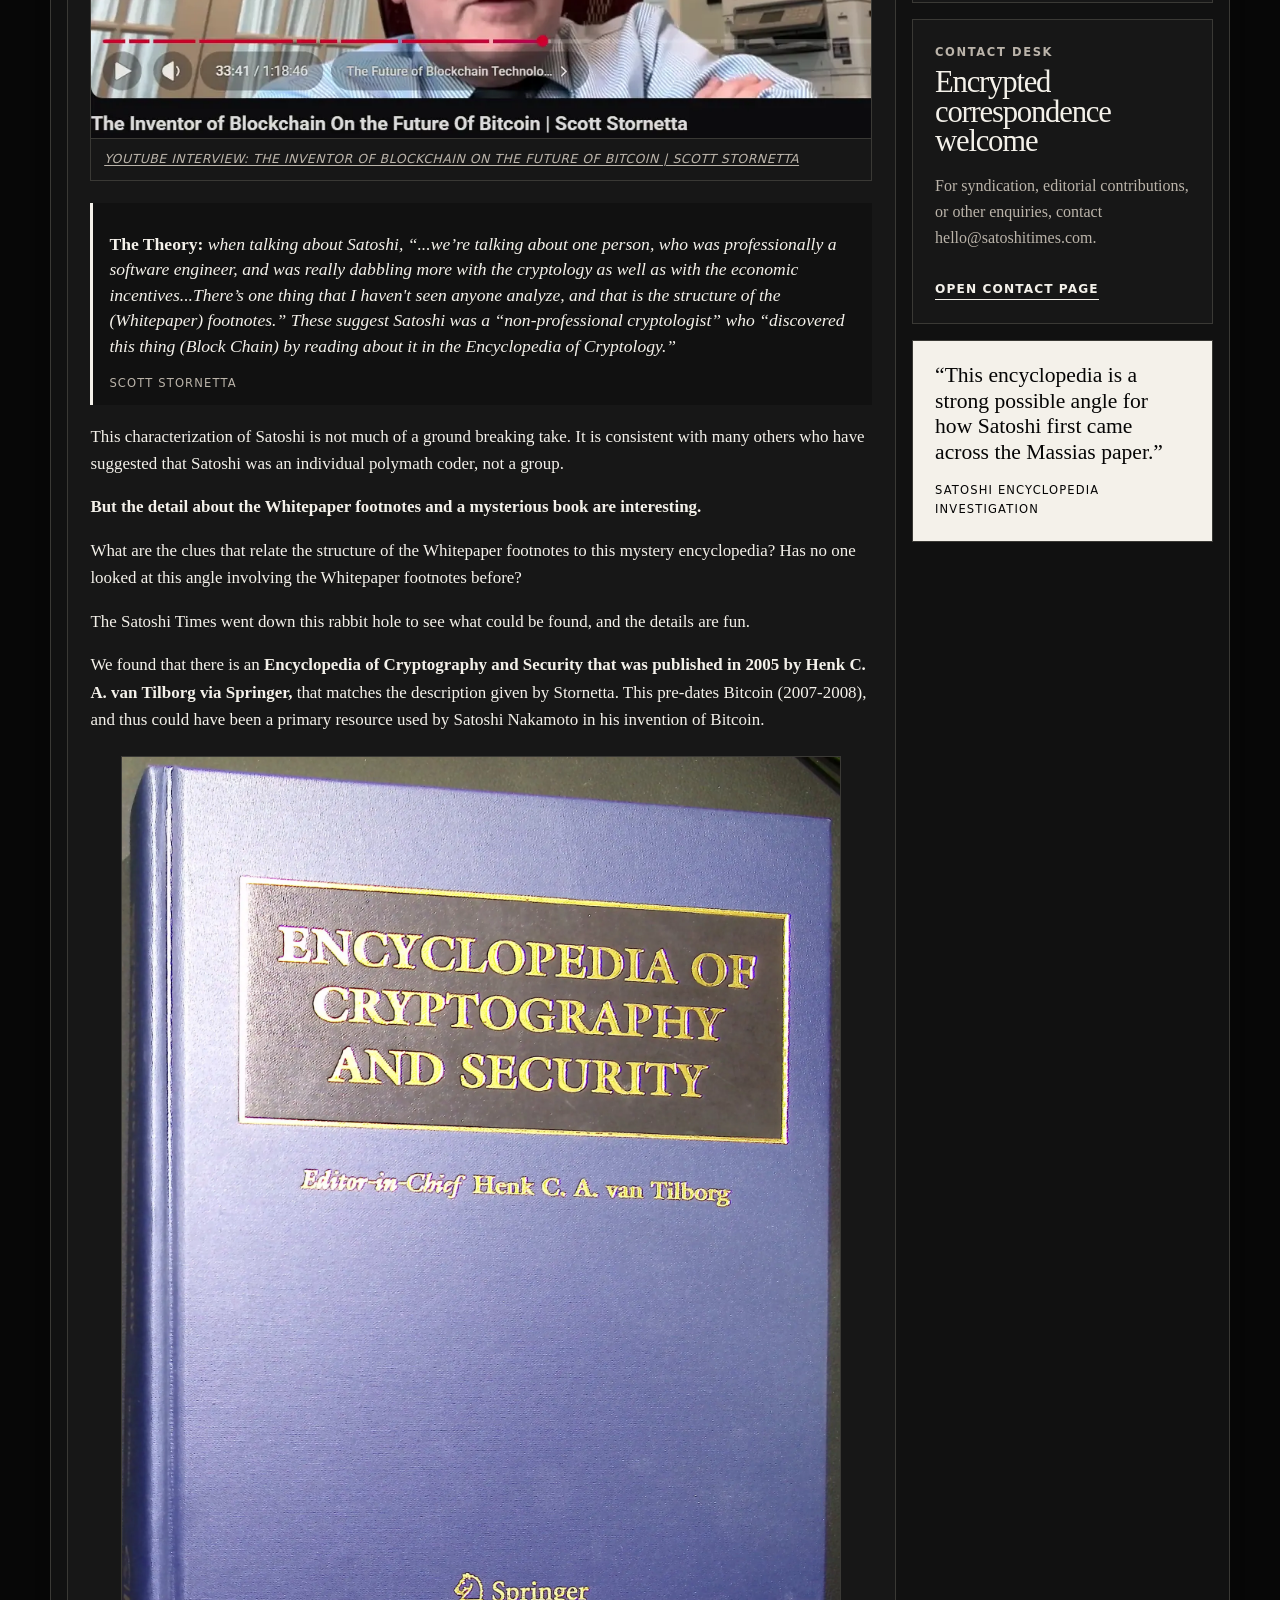
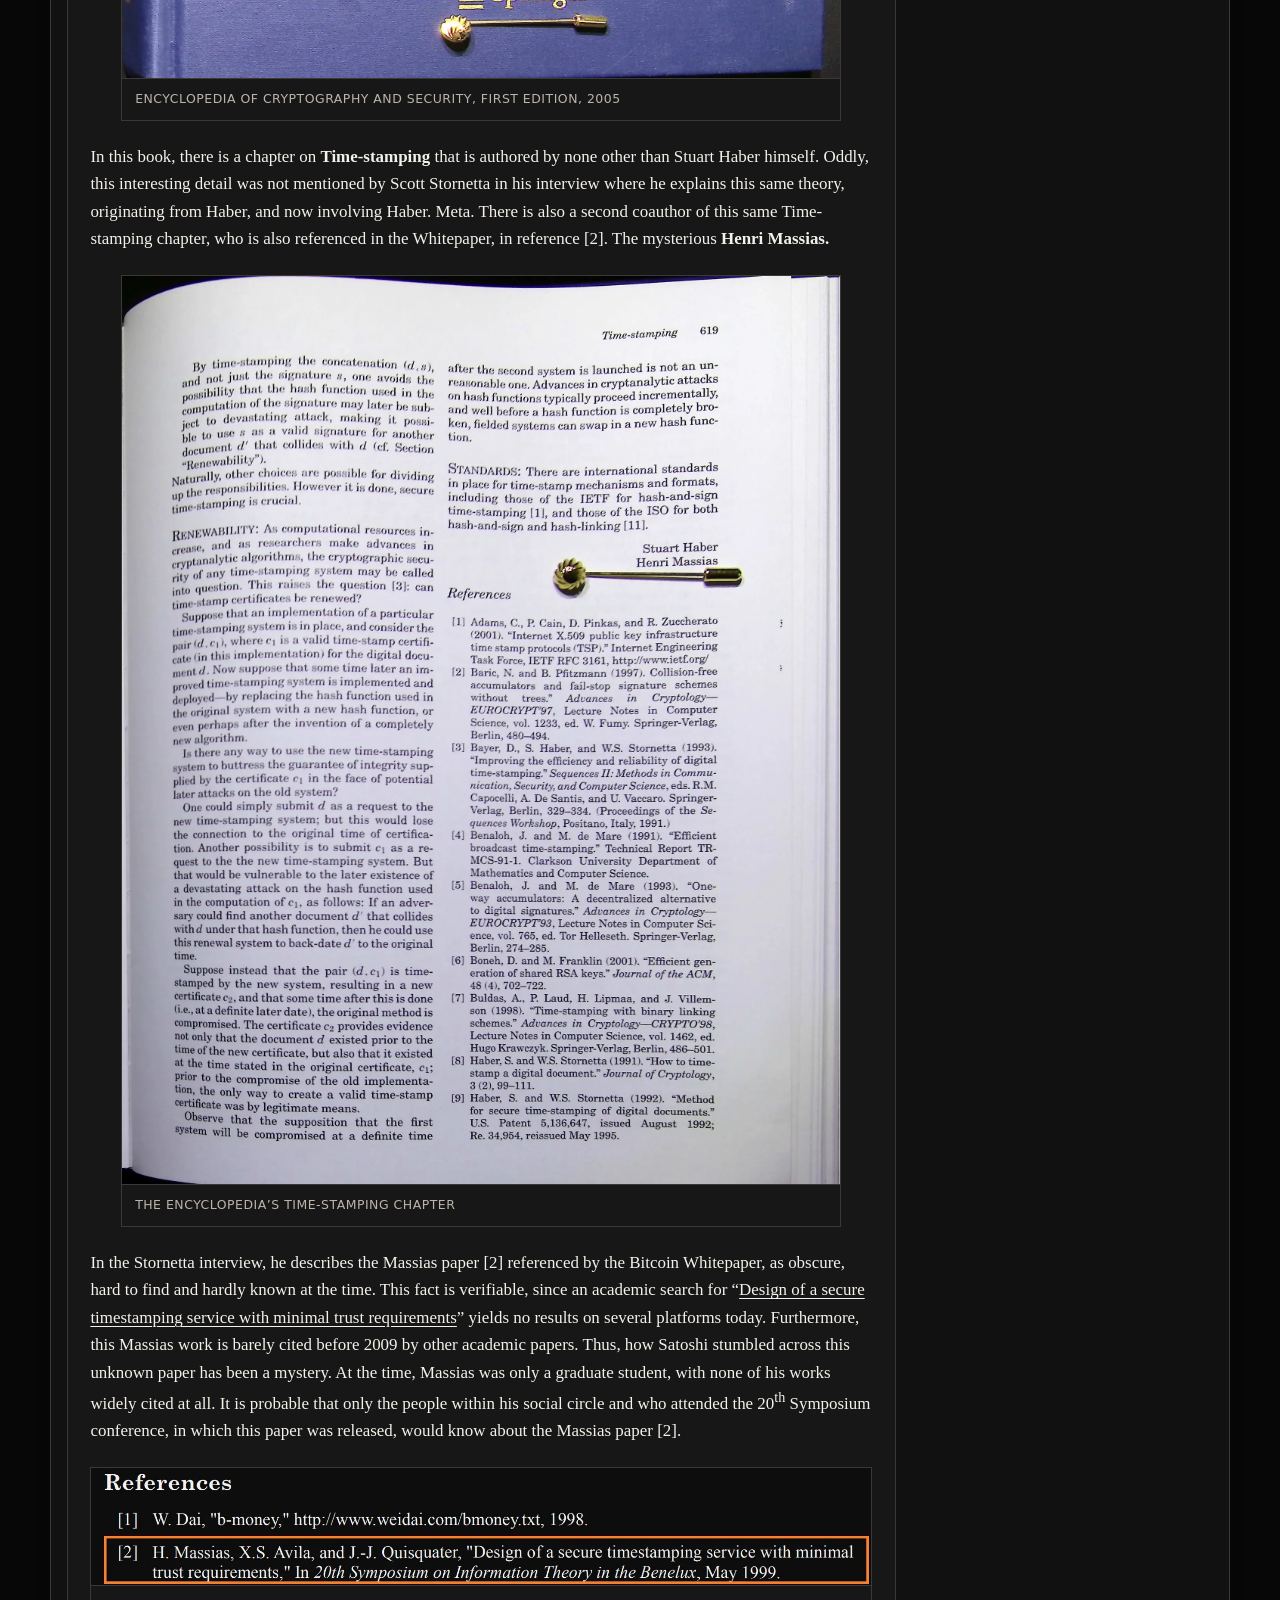
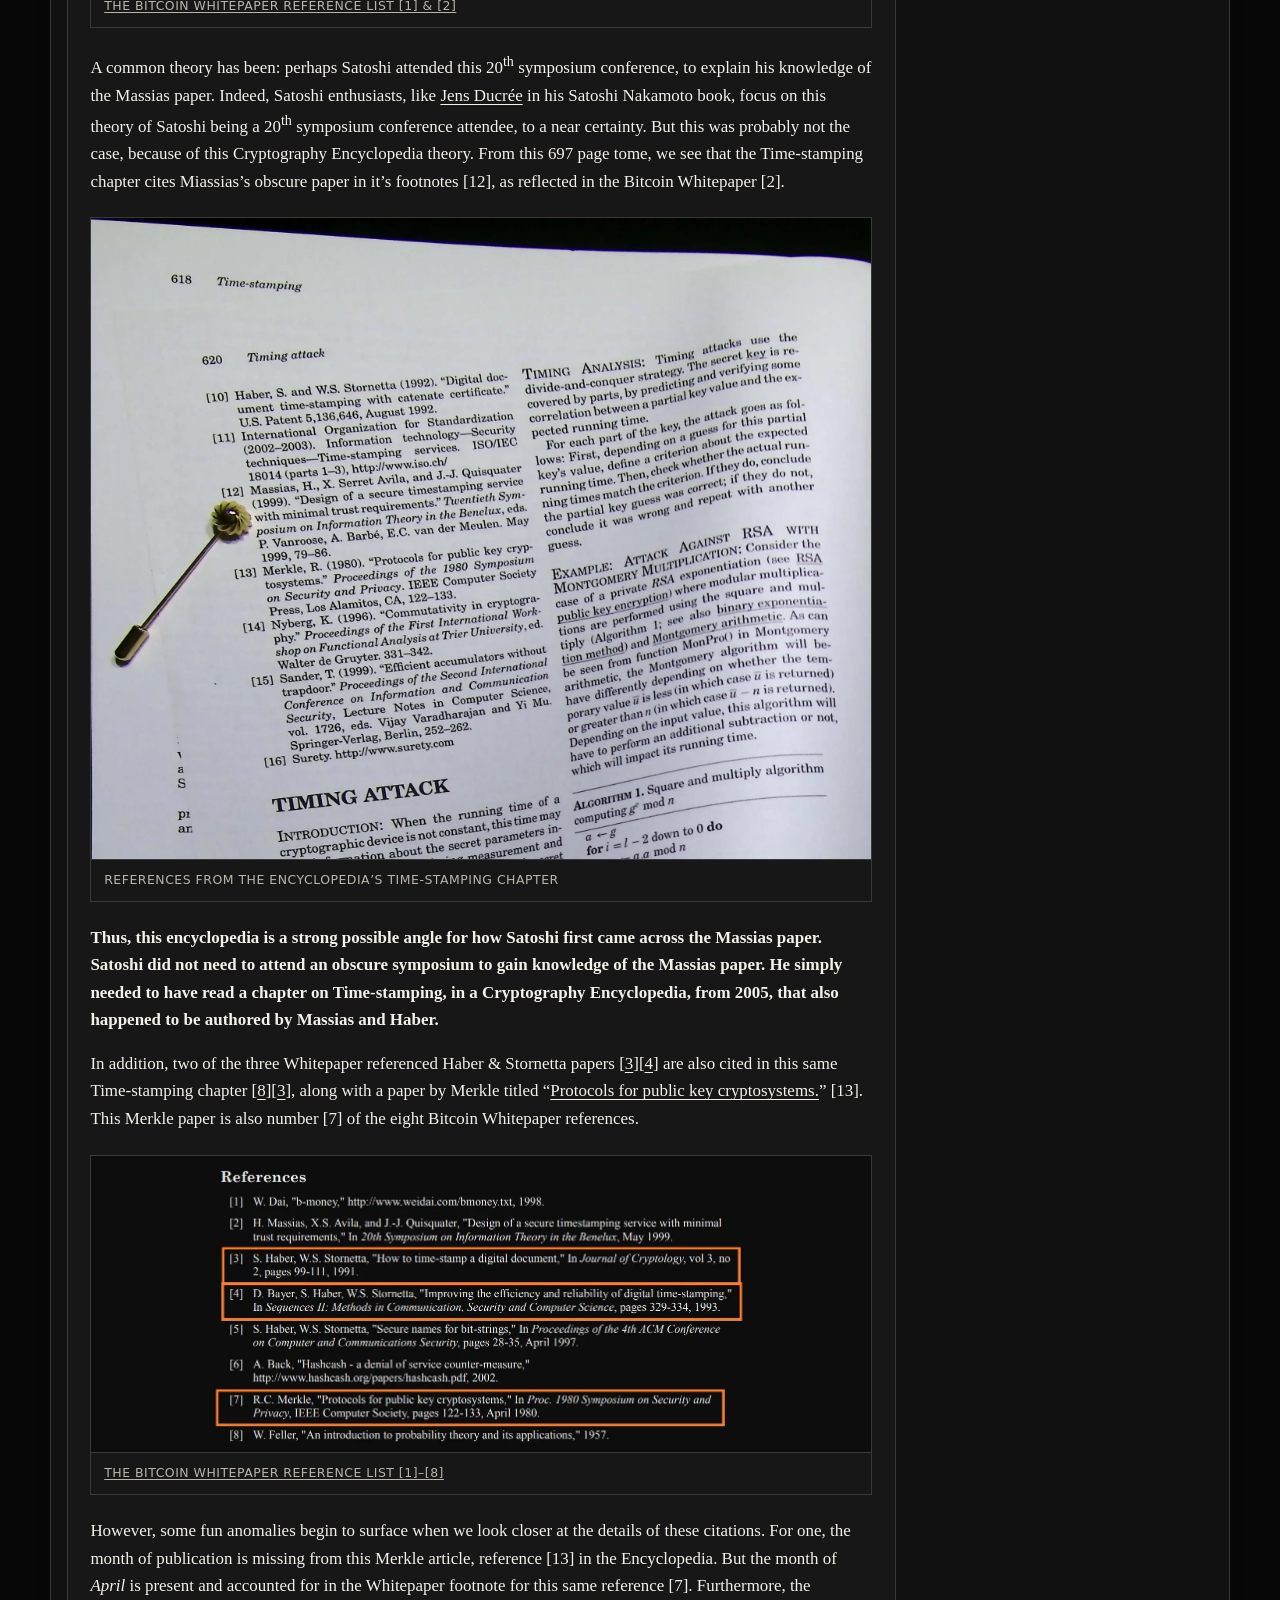
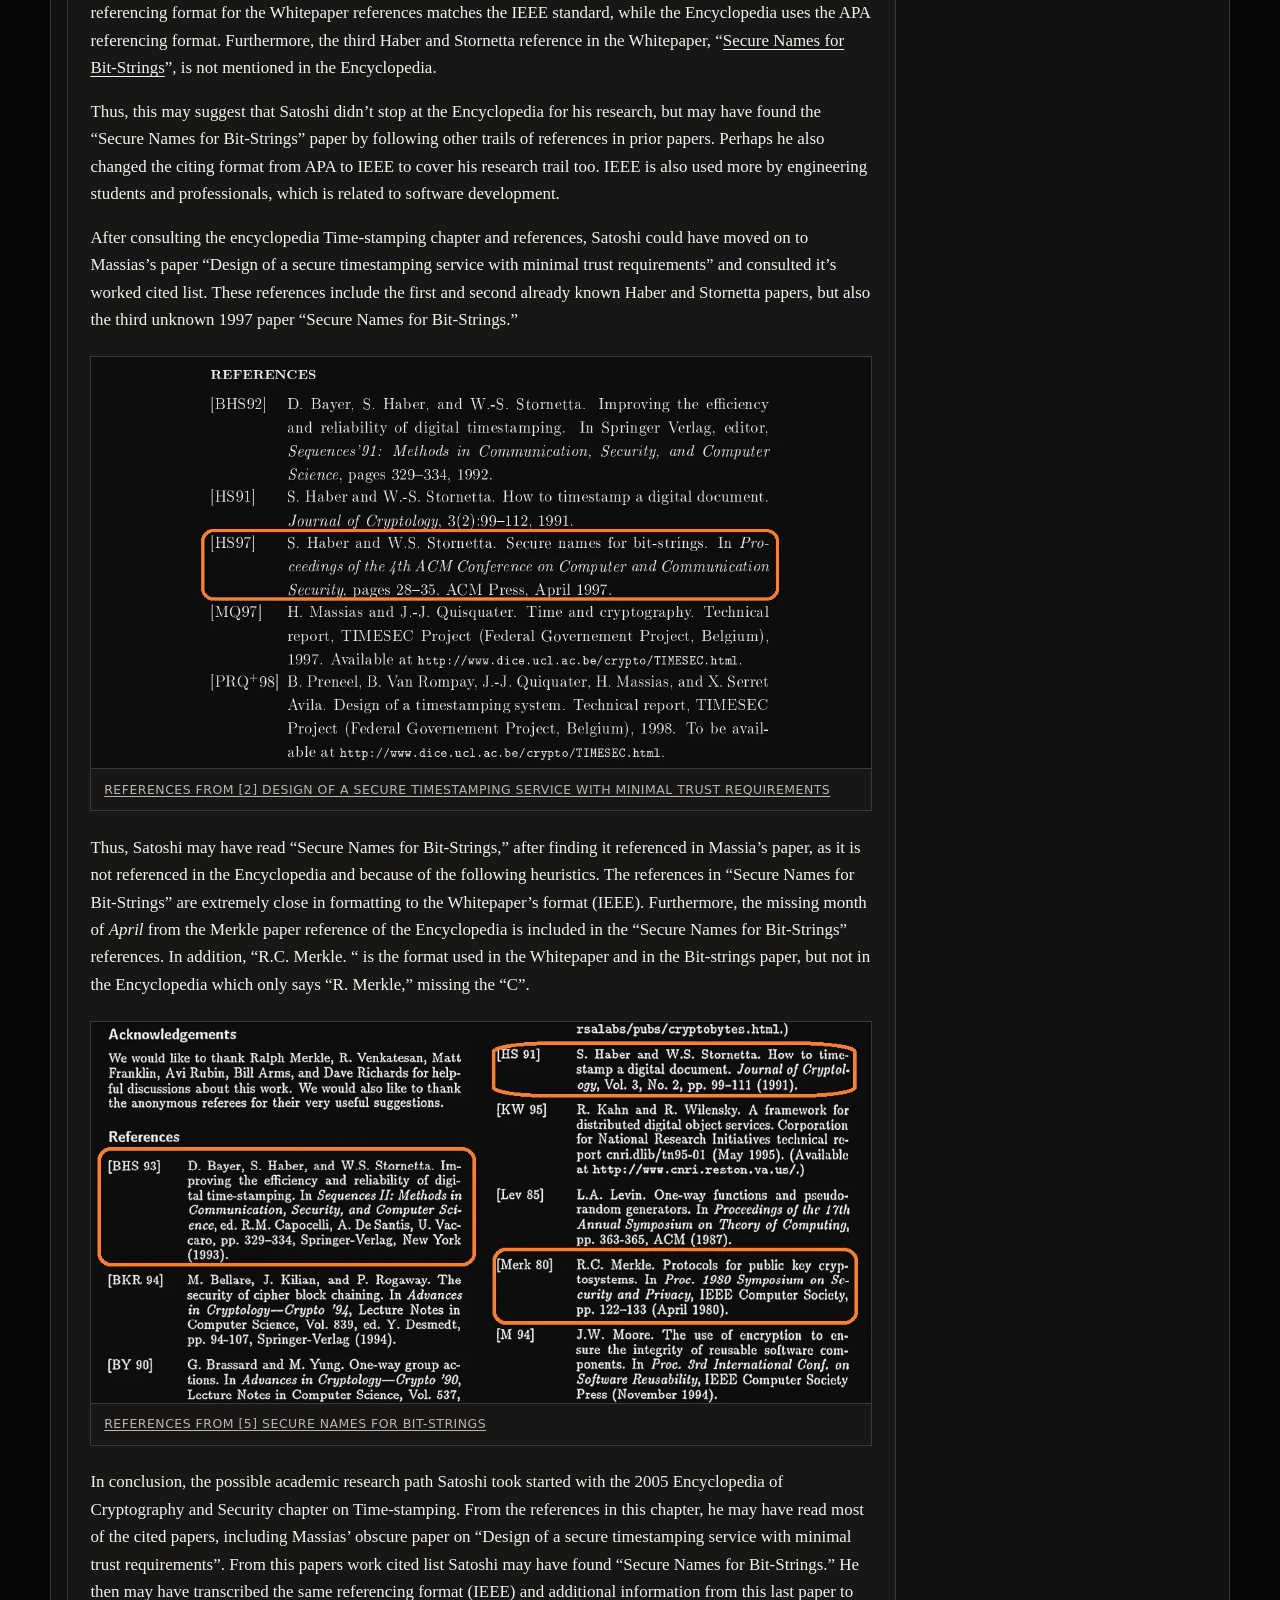
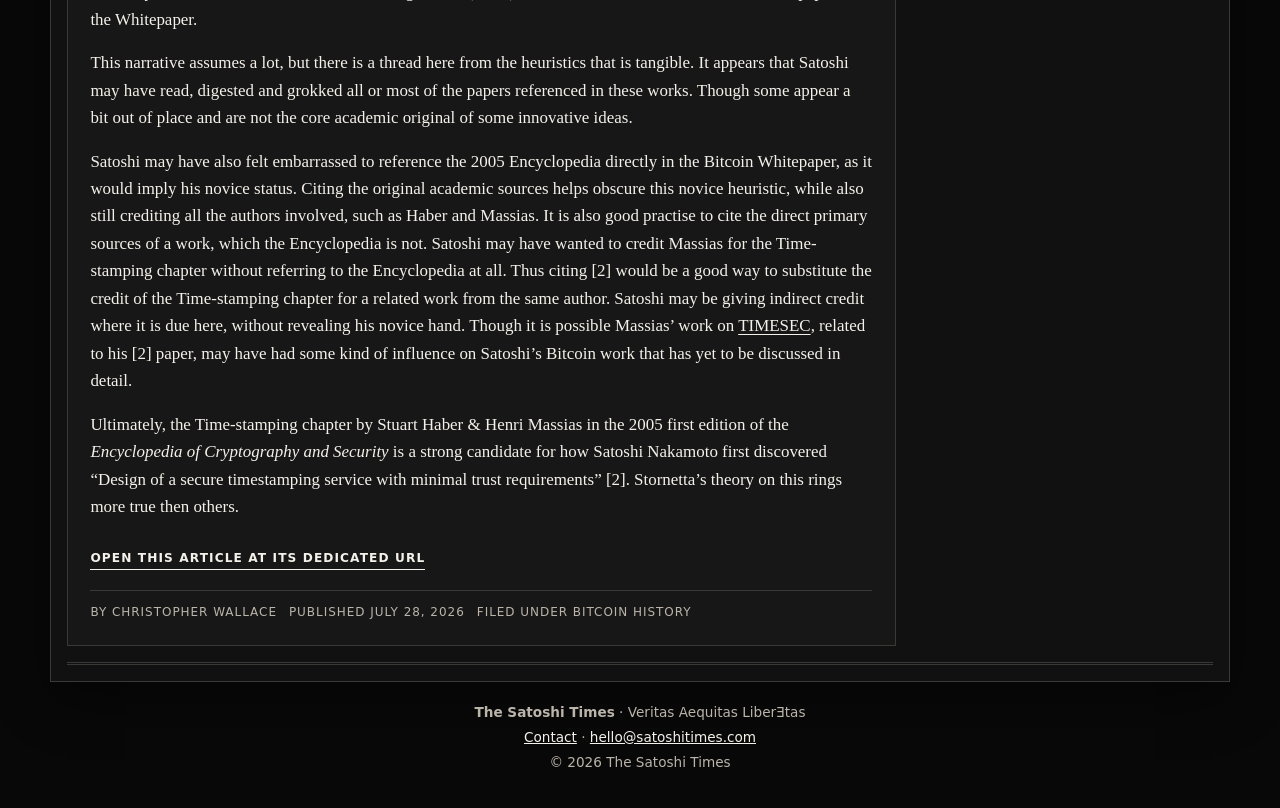
==== commit 024c52bb: "Update index.html" ====
--- a/index.html
+++ b/index.html
@@ -107,7 +107,7 @@
         
         <p><strong>Thus, this encyclopedia is a strong possible angle for how Satoshi first came across the Massias paper. Satoshi did not need to attend an obscure symposium to gain knowledge of the Massias paper. He simply needed to have read a chapter on Time-stamping, in a Cryptography Encyclopedia, from 2005, that also happened to be authored by Massias and Haber.</strong></p>
         
-        <p>In addition, two of the three Whitepaper referenced Haber &amp; Stornetta papers [<a href="https://link.springer.com/article/10.1007/BF00196791" target="_blank" rel="noopener">3</a>][<a href="https://www.math.columbia.edu/~bayer/papers/Timestamp_BHS93.pdf" target="_blank" rel="noopener">4</a>] are also cited in this same Time-stamping chapter [<a href="https://link.springer.com/article/10.1007/BF00196791" target="_blank" rel="noopener">8</a>][<a href="https://www.math.columbia.edu/~bayer/papers/Timestamp_BHS93.pdf" target="_blank" rel="noopener">3</a>], along with a paper by Merkle titled “<a href="https://www.ralphmerkle.com/papers/Protocols.pdf" target="_blank" rel="noopener">Protocols for public key cryptosystems.</a>” [13]. This Merkle paper is also number [<a href="https://www.math.columbia.edu/~bayer/papers/Timestamp_BHS93.pdf" target="_blank" rel="noopener">7</a>] of the eight Bitcoin Whitepaper footnotes.</p>
+        <p>In addition, two of the three Whitepaper referenced Haber &amp; Stornetta papers [<a href="https://link.springer.com/article/10.1007/BF00196791" target="_blank" rel="noopener">3</a>][<a href="https://www.math.columbia.edu/~bayer/papers/Timestamp_BHS93.pdf" target="_blank" rel="noopener">4</a>] are also cited in this same Time-stamping chapter [<a href="https://link.springer.com/article/10.1007/BF00196791" target="_blank" rel="noopener">8</a>][<a href="https://www.math.columbia.edu/~bayer/papers/Timestamp_BHS93.pdf" target="_blank" rel="noopener">3</a>], along with a paper by Merkle titled “<a href="https://www.ralphmerkle.com/papers/Protocols.pdf" target="_blank" rel="noopener">Protocols for public key cryptosystems.</a>” [13]. This Merkle paper is also number [7] of the eight Bitcoin Whitepaper references.</p>
         
         <figure class="article-figure">
           <img src="assets/encyclopedia/07-whitepaper-references-1-8.webp" alt="All eight references listed in the Bitcoin whitepaper" loading="lazy" />
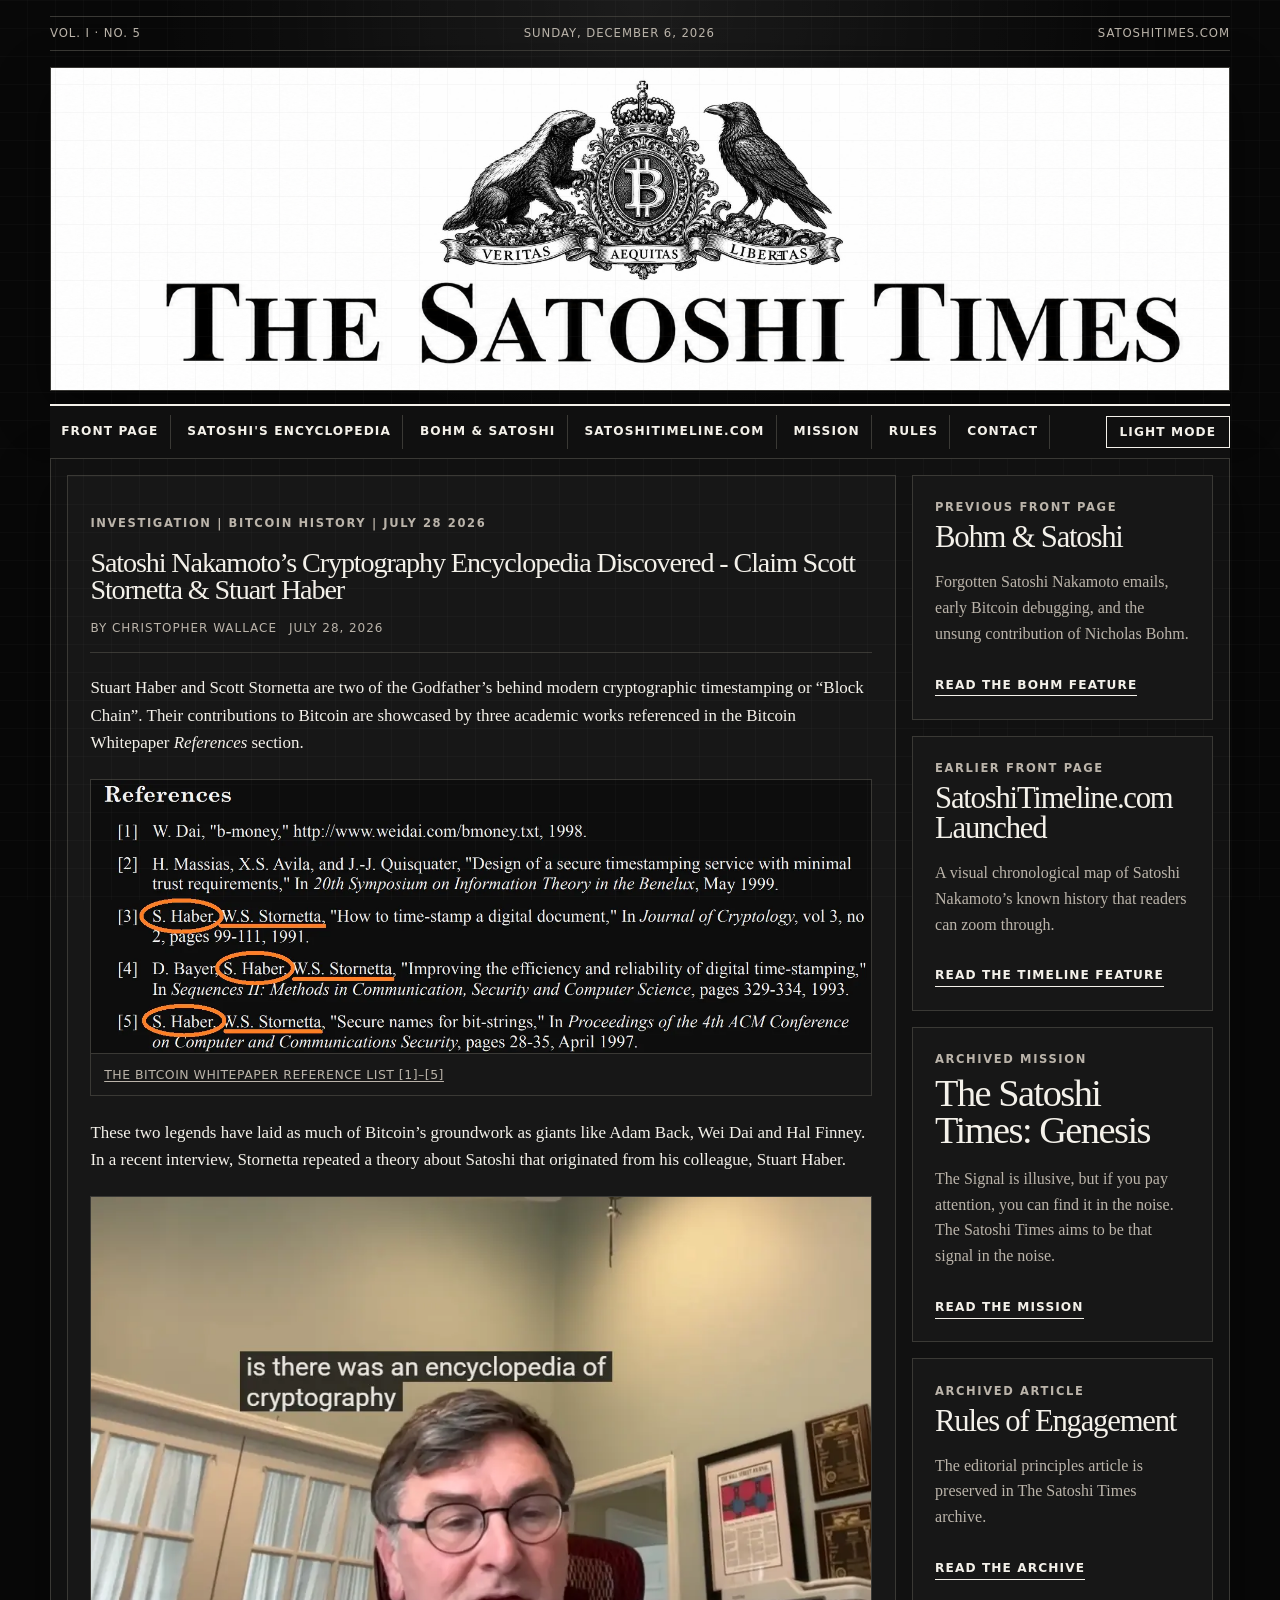
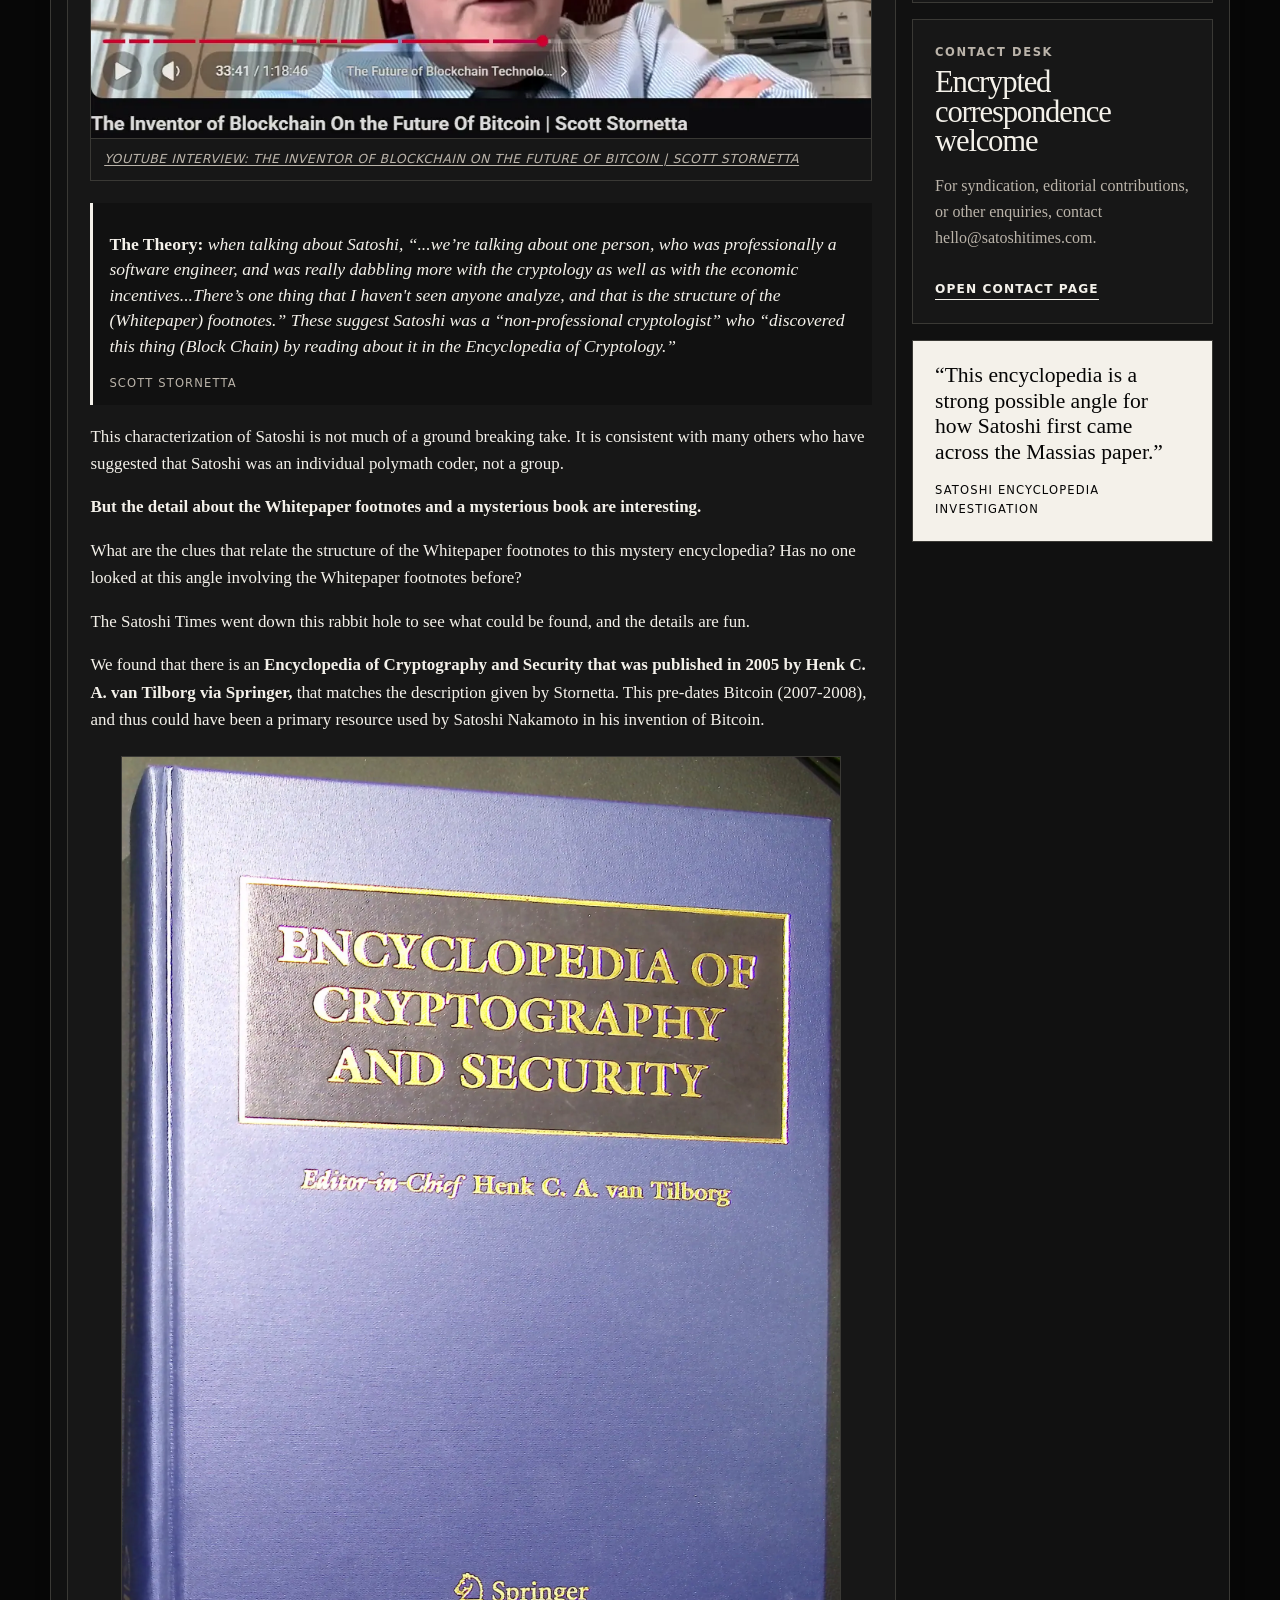
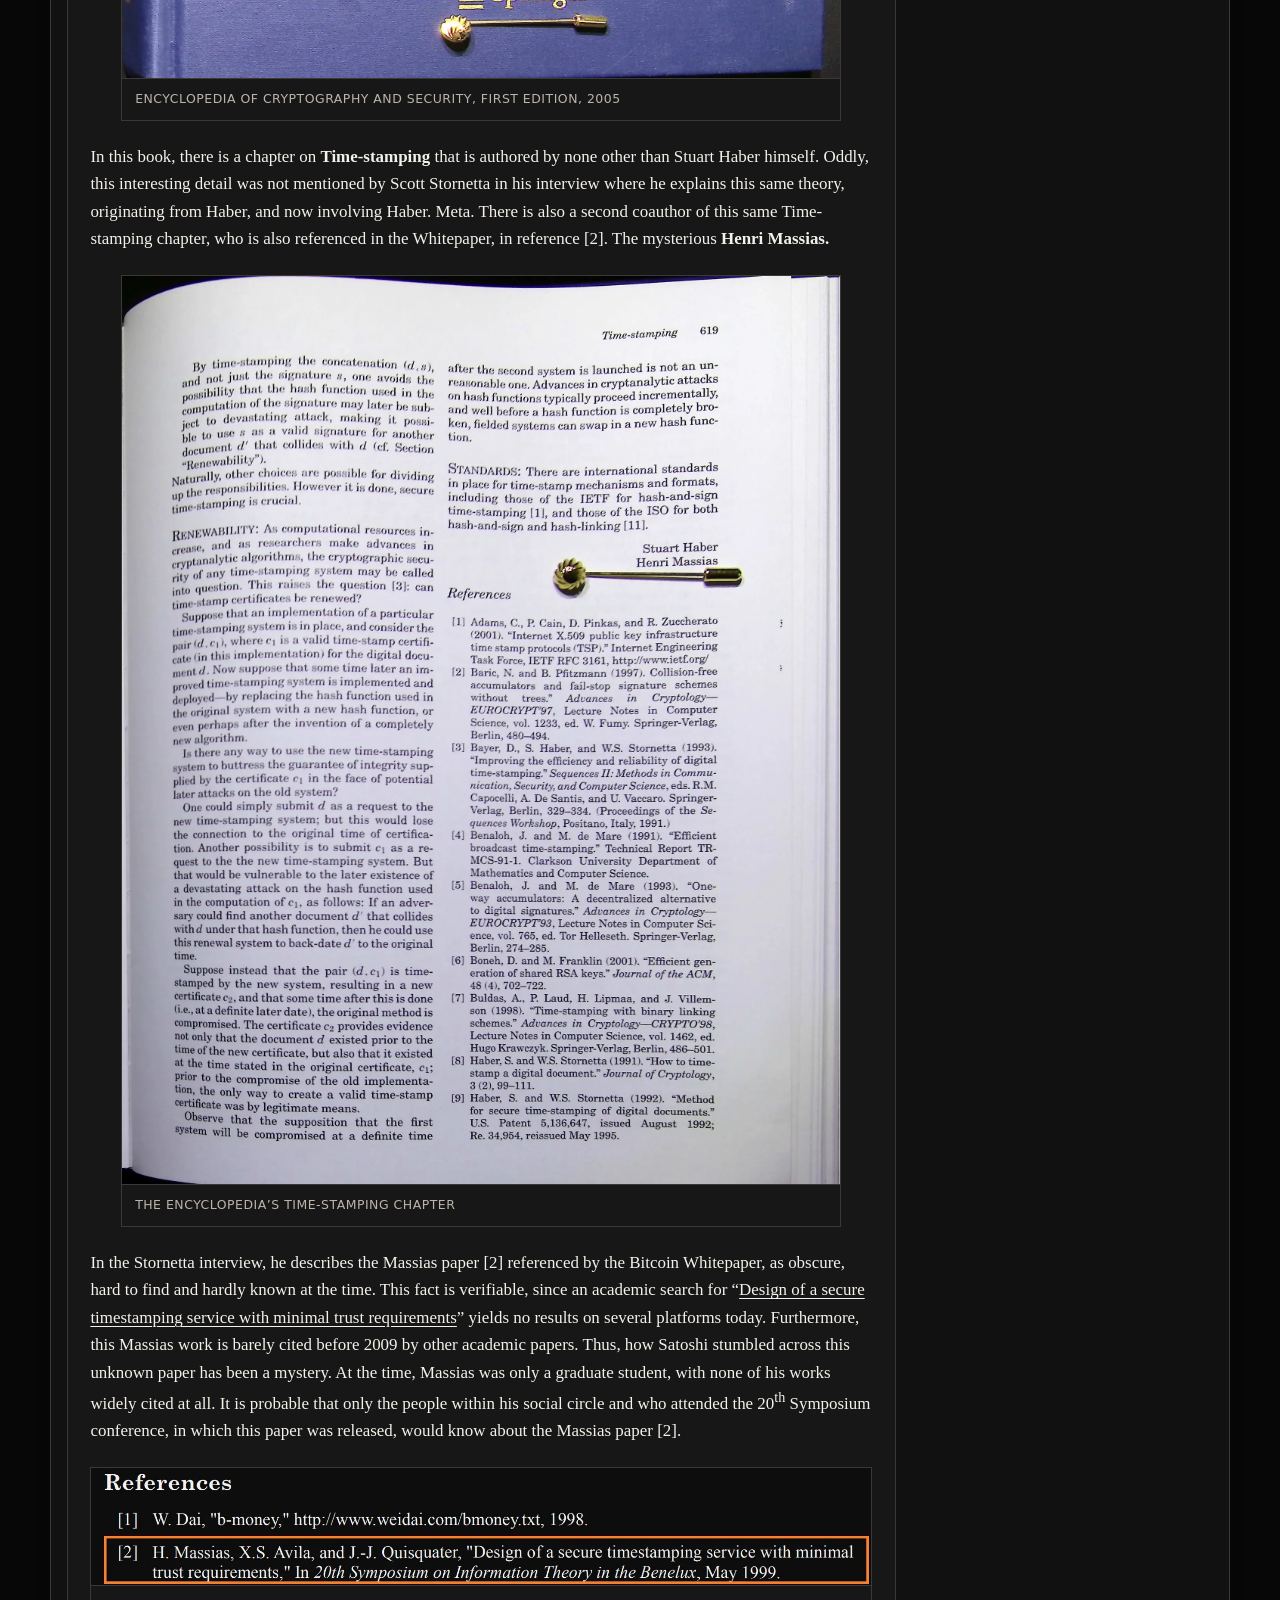
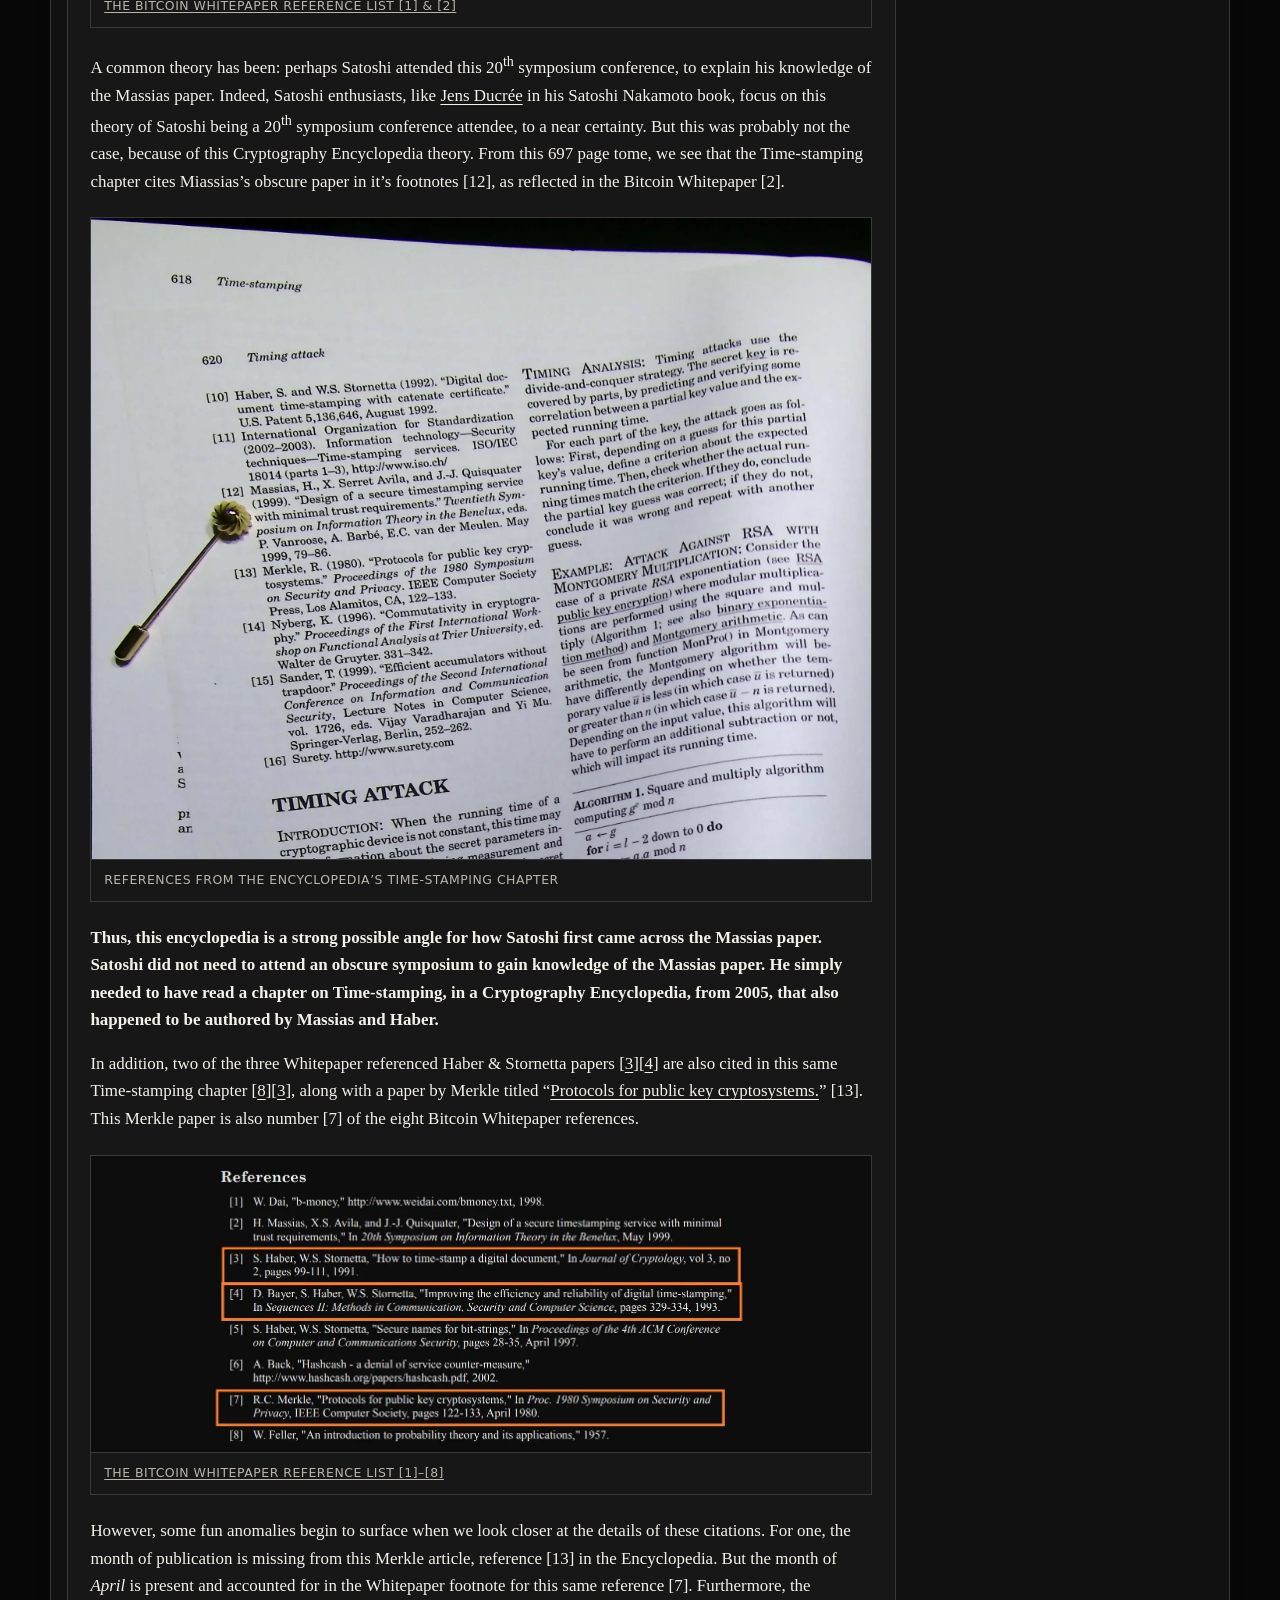
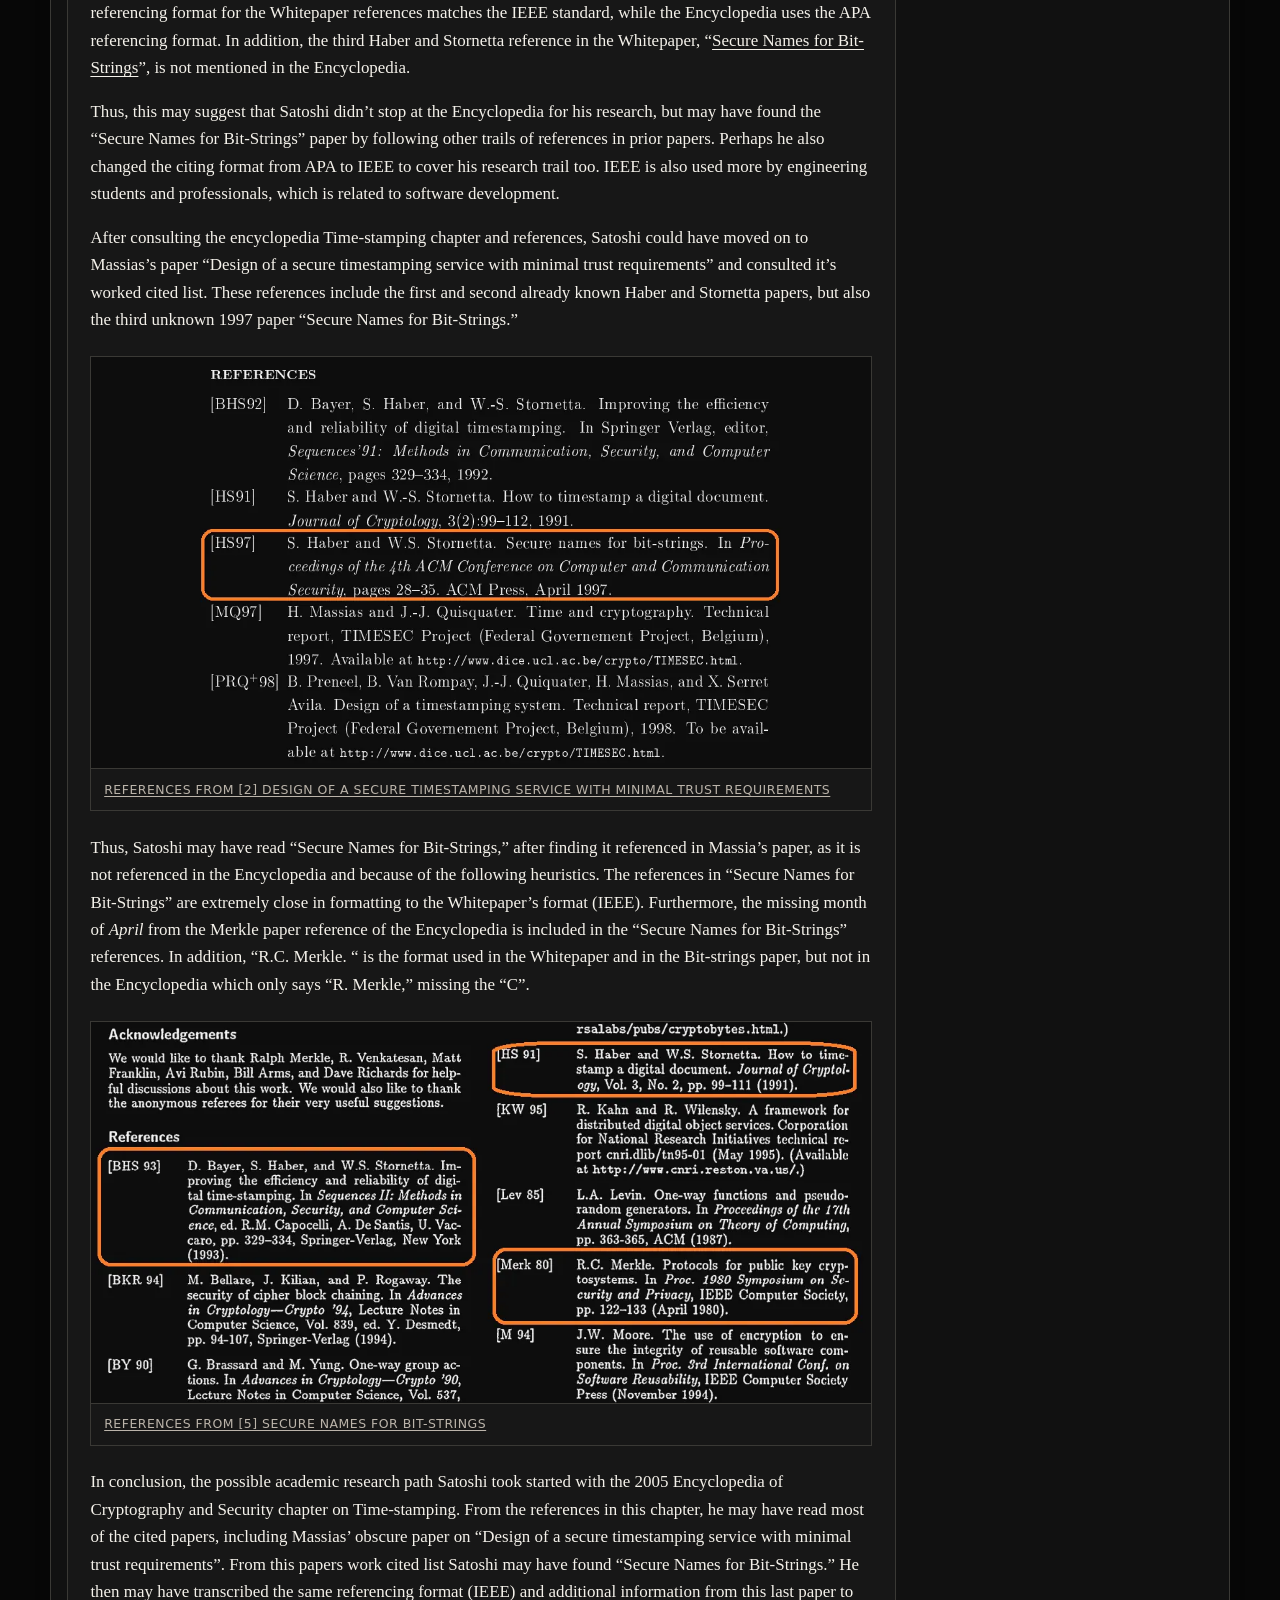
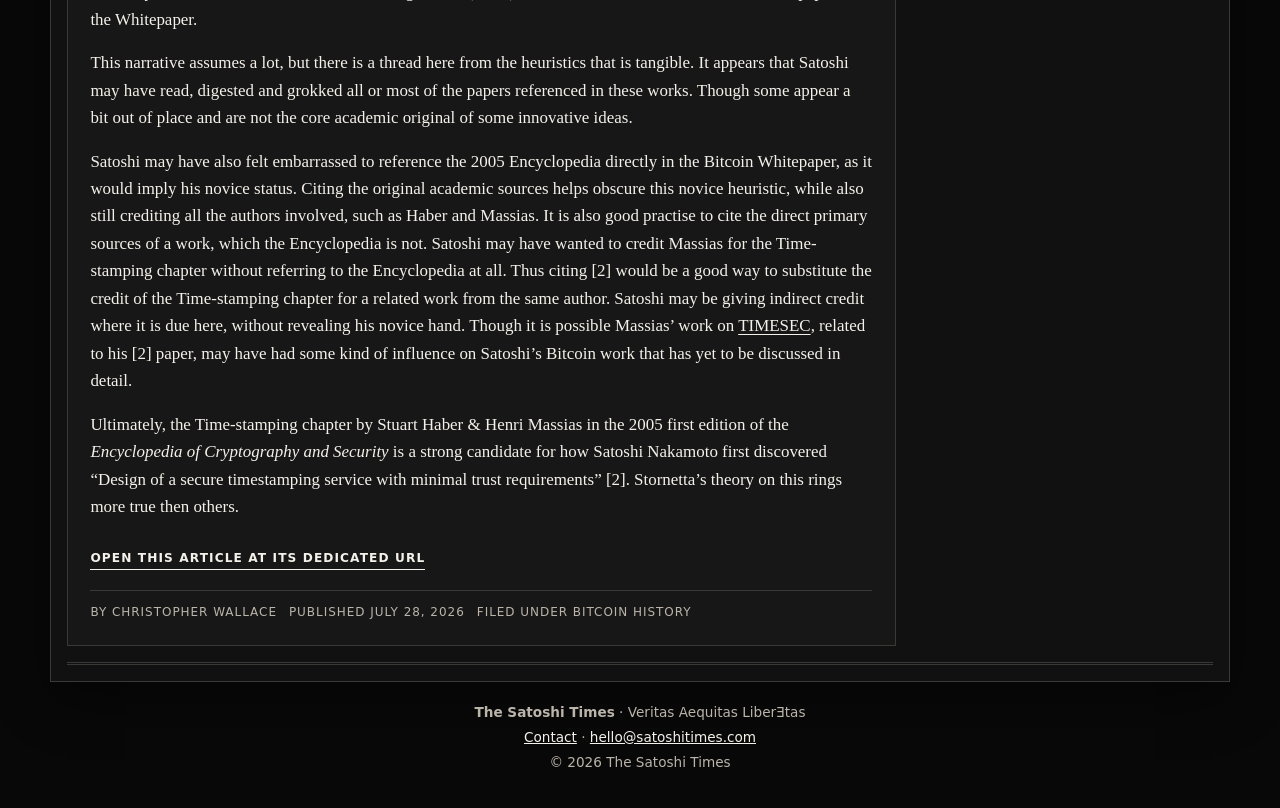
==== commit 06df91c6: "Update index.html" ====
--- a/index.html
+++ b/index.html
@@ -114,7 +114,7 @@
           <figcaption><a href="https://bitcoin.org/bitcoin.pdf" target="_blank" rel="noopener">The Bitcoin Whitepaper Reference List [1]–[8]</a></figcaption>
         </figure>
         
-        <p>However, some fun anomalies begin to surface when we look closer at the details of these citations. For one, the month of publication is missing from this Merkle article, reference [13] in the Encyclopedia. But the month of <em>April</em> is present and accounted for in the Whitepaper footnote for this same reference [7]. Furthermore, the referencing format for the Whitepaper references matches the IEEE standard, while the Encyclopedia uses the APA referencing format. Furthermore, the third Haber and Stornetta reference in the Whitepaper, “<a href="https://dl.acm.org/doi/pdf/10.1145/266420.266430" target="_blank" rel="noopener">Secure Names for Bit-Strings</a>”, is not mentioned in the Encyclopedia.</p>
+        <p>However, some fun anomalies begin to surface when we look closer at the details of these citations. For one, the month of publication is missing from this Merkle article, reference [13] in the Encyclopedia. But the month of <em>April</em> is present and accounted for in the Whitepaper footnote for this same reference [7]. Furthermore, the referencing format for the Whitepaper references matches the IEEE standard, while the Encyclopedia uses the APA referencing format. In addition, the third Haber and Stornetta reference in the Whitepaper, “<a href="https://dl.acm.org/doi/pdf/10.1145/266420.266430" target="_blank" rel="noopener">Secure Names for Bit-Strings</a>”, is not mentioned in the Encyclopedia.</p>
         
         <p>Thus, this may suggest that Satoshi didn’t stop at the Encyclopedia for his research, but may have found the “Secure Names for Bit-Strings” paper by following other trails of references in prior papers. Perhaps he also changed the citing format from APA to IEEE to cover his research trail too. IEEE is also used more by engineering students and professionals, which is related to software development.</p>
         
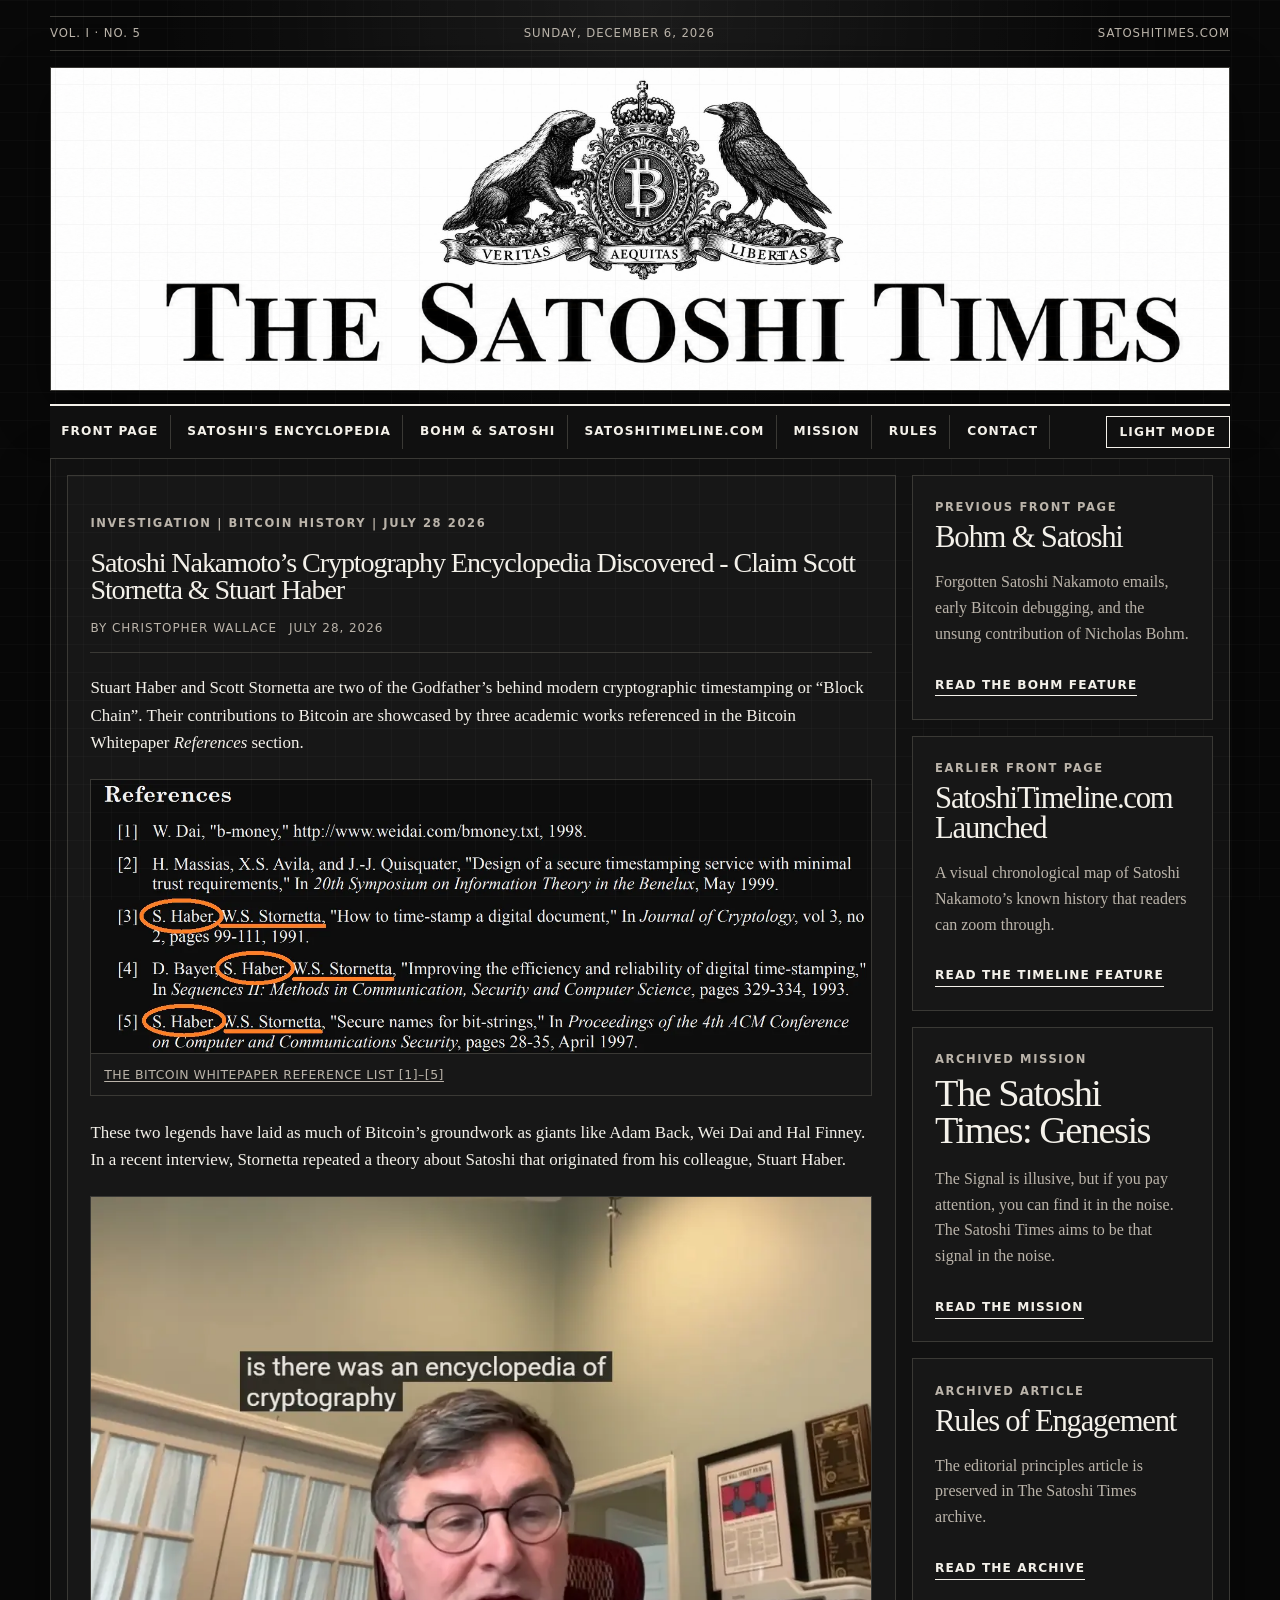
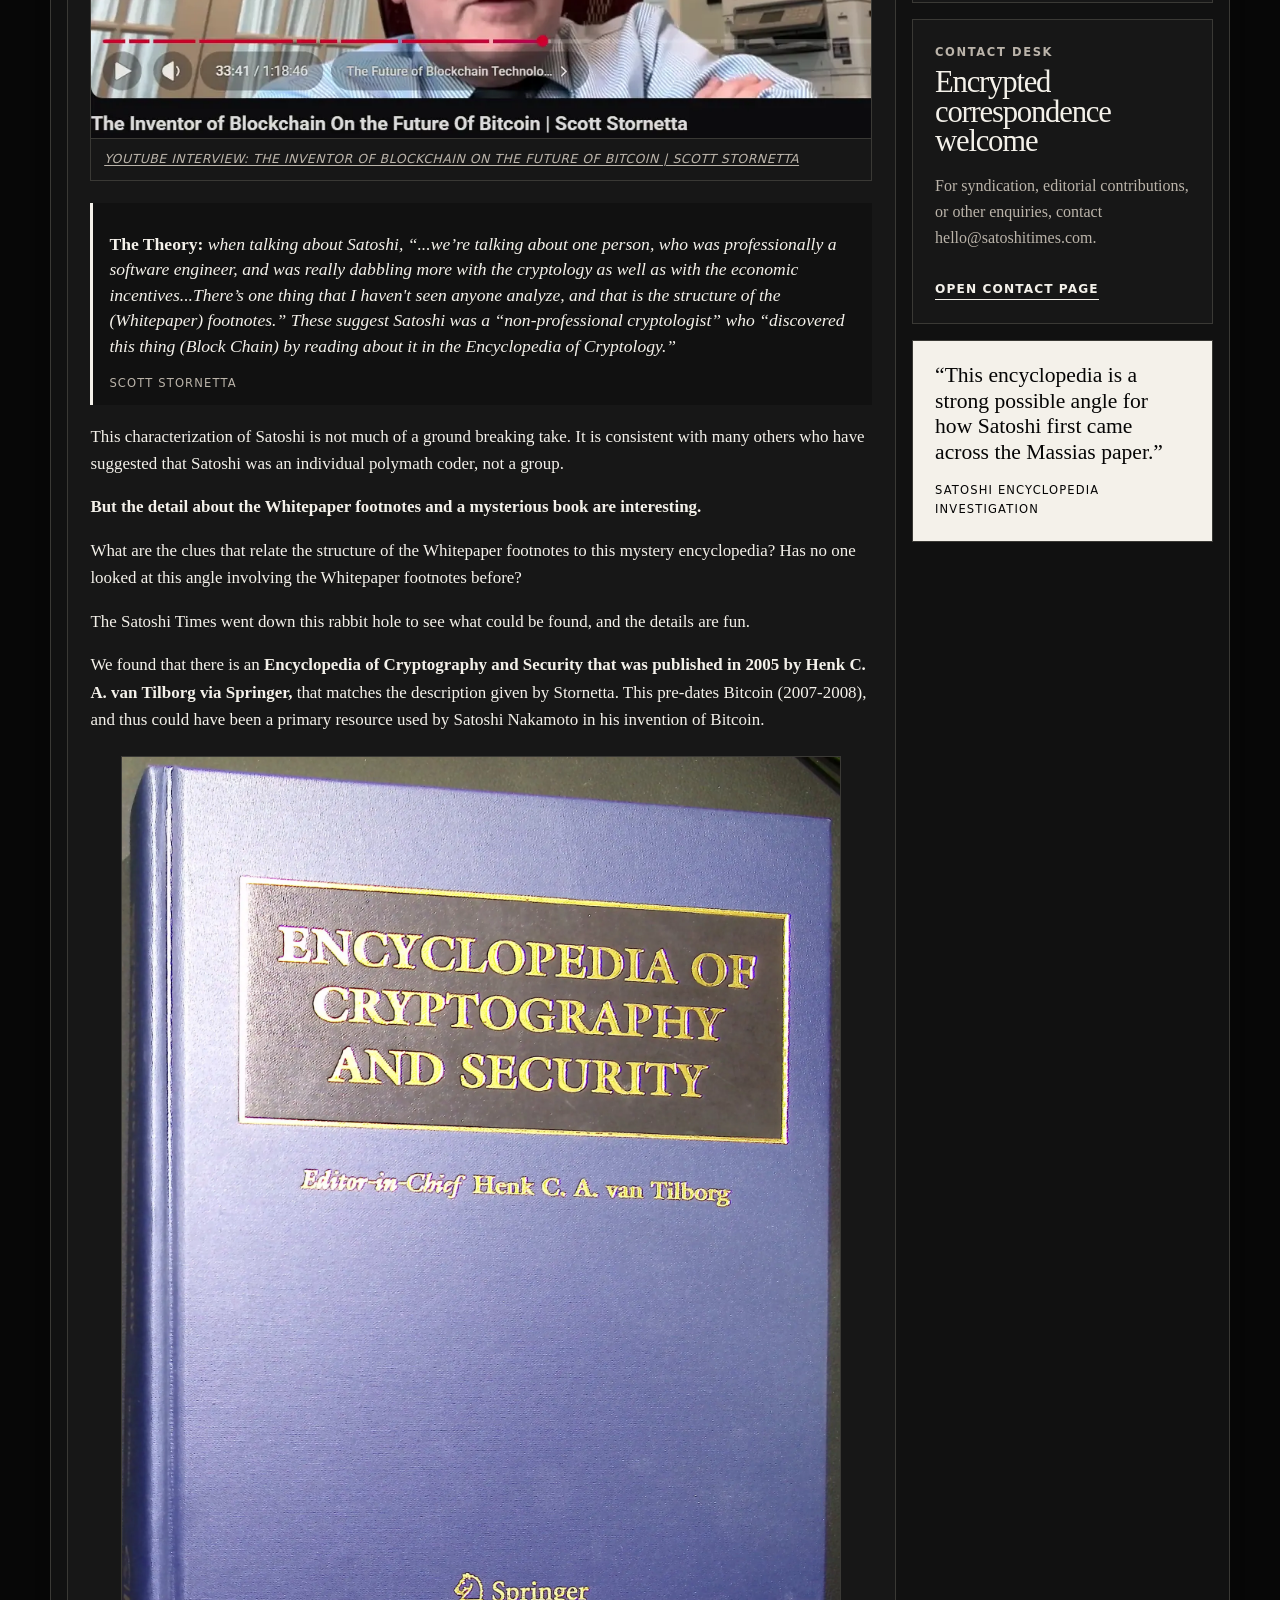
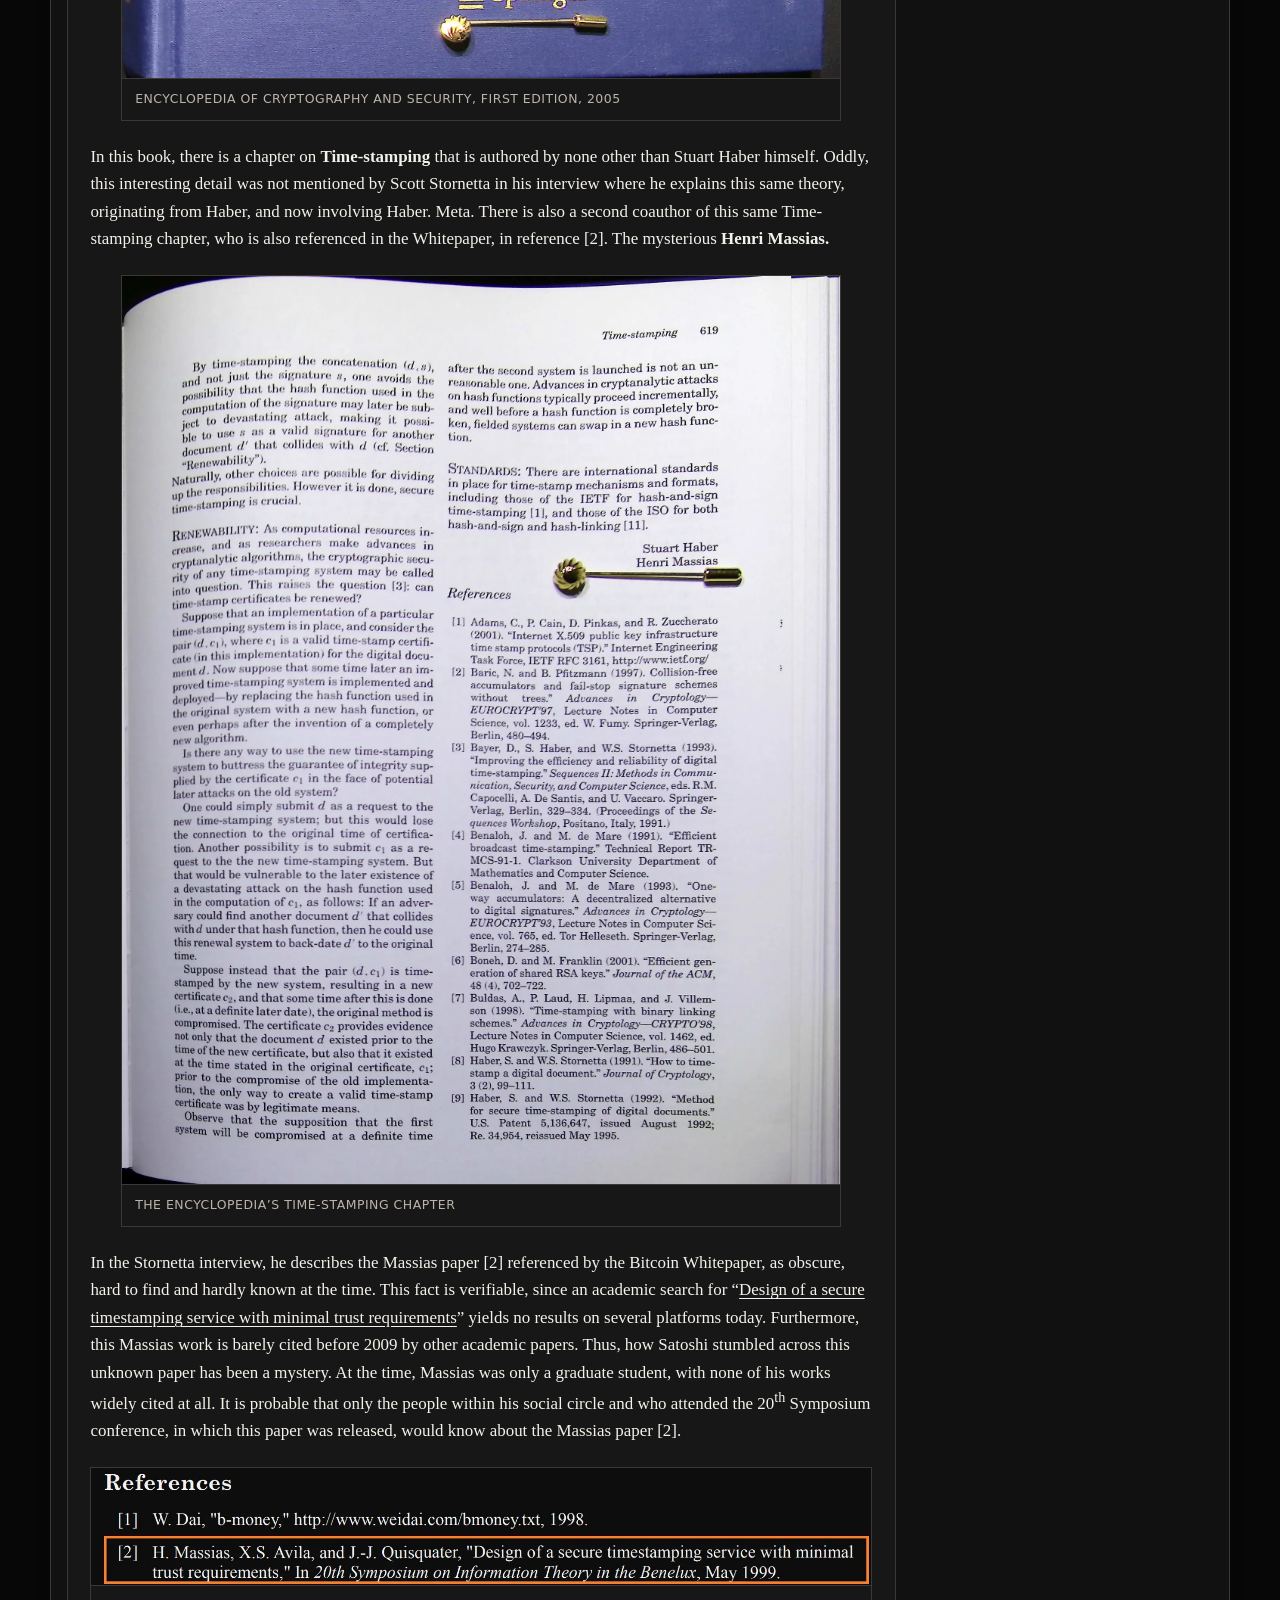
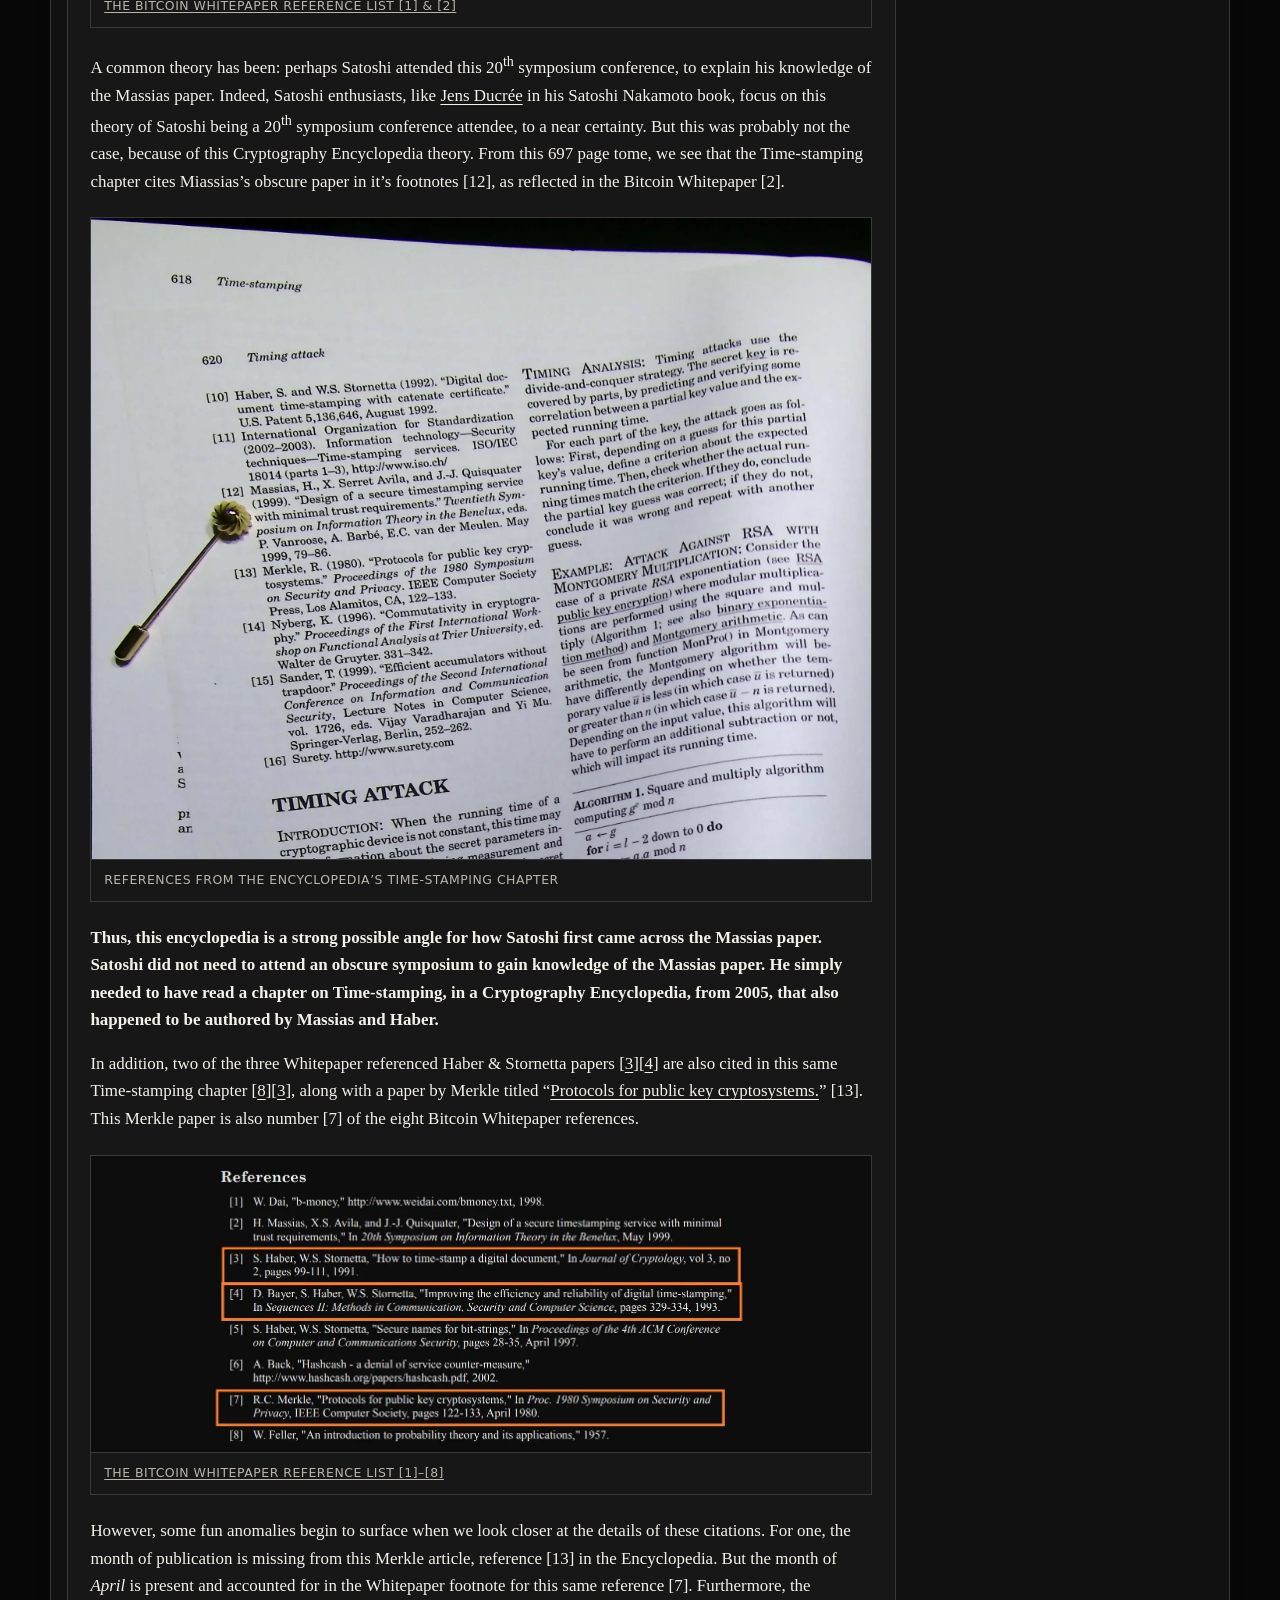
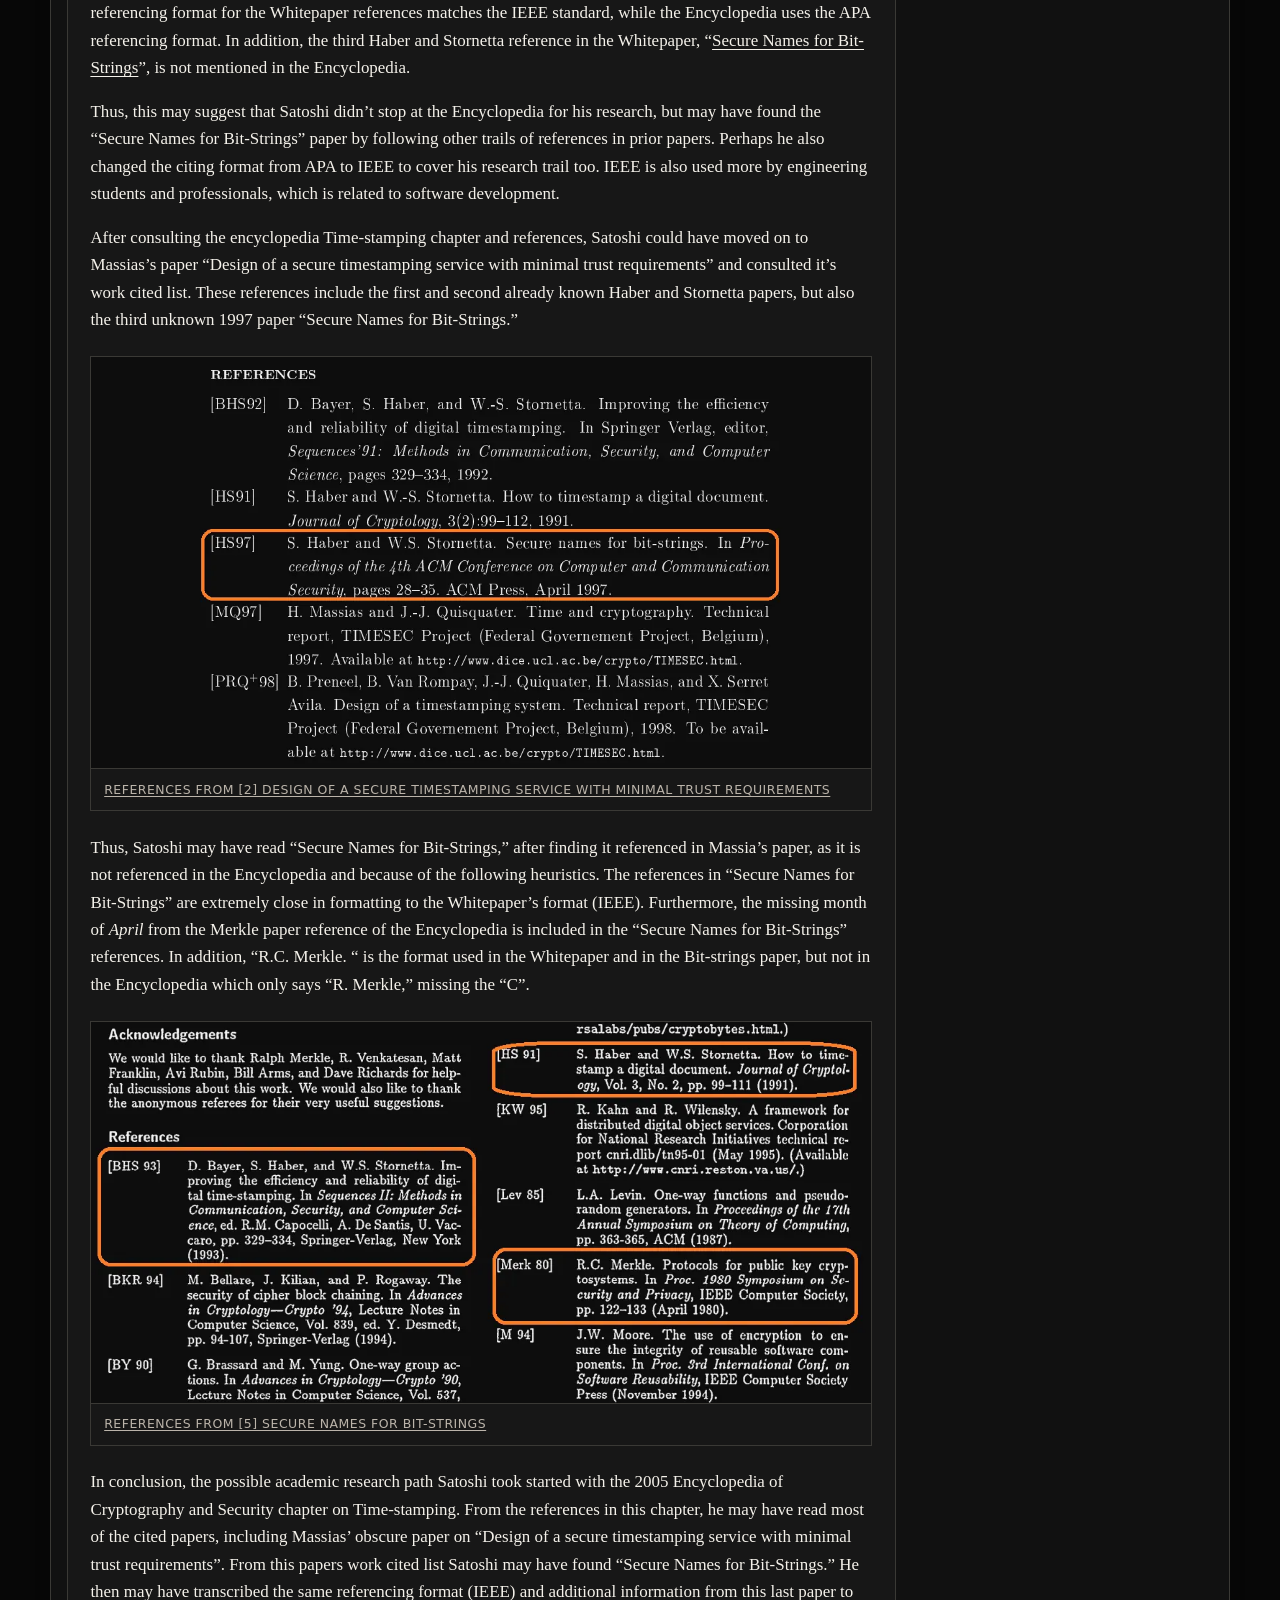
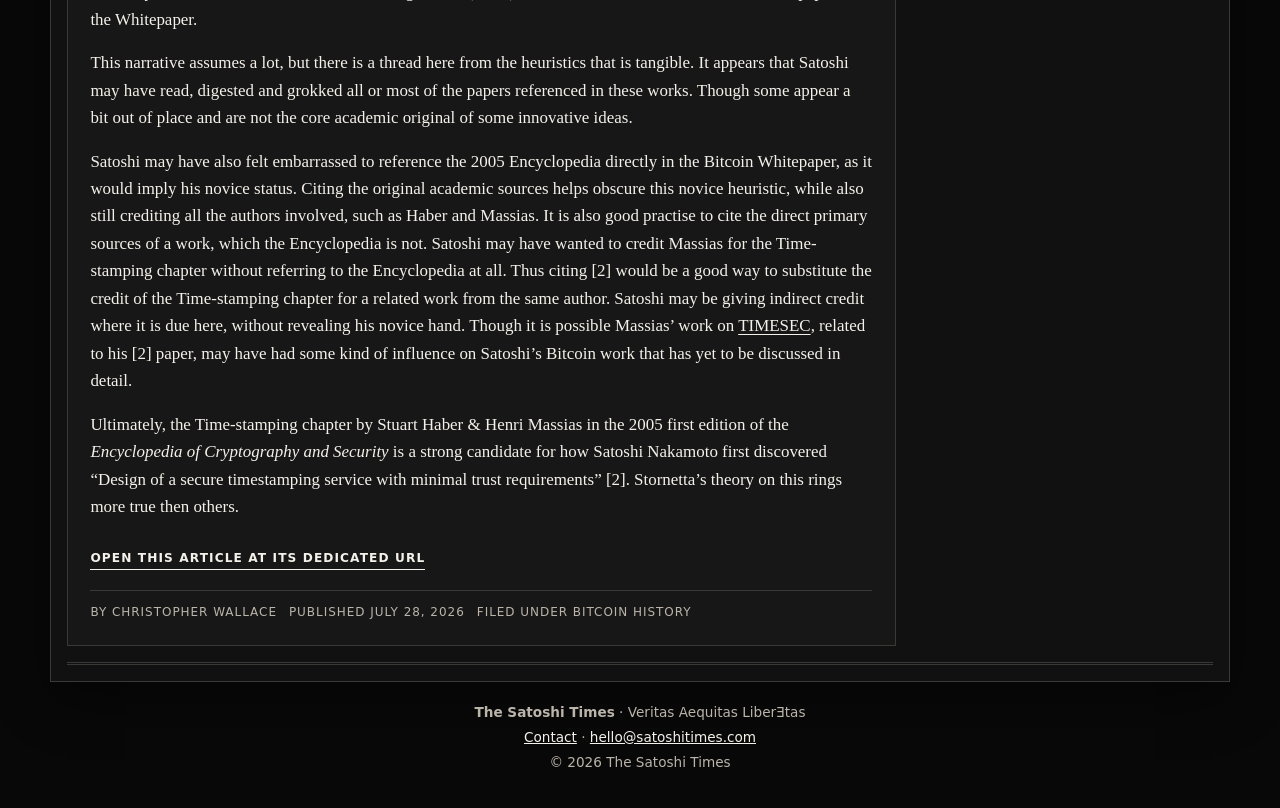
==== commit 220b24b7: "Update index.html" ====
--- a/index.html
+++ b/index.html
@@ -118,7 +118,7 @@
         
         <p>Thus, this may suggest that Satoshi didn’t stop at the Encyclopedia for his research, but may have found the “Secure Names for Bit-Strings” paper by following other trails of references in prior papers. Perhaps he also changed the citing format from APA to IEEE to cover his research trail too. IEEE is also used more by engineering students and professionals, which is related to software development.</p>
         
-        <p>After consulting the encyclopedia Time-stamping chapter and references, Satoshi could have moved on to Massias’s paper “Design of a secure timestamping service with minimal trust requirements” and consulted it’s worked cited list. These references include the first and second already known Haber and Stornetta papers, but also the third unknown 1997 paper “Secure Names for Bit-Strings.”</p>
+        <p>After consulting the encyclopedia Time-stamping chapter and references, Satoshi could have moved on to Massias’s paper “Design of a secure timestamping service with minimal trust requirements” and consulted it’s work cited list. These references include the first and second already known Haber and Stornetta papers, but also the third unknown 1997 paper “Secure Names for Bit-Strings.”</p>
         
         <figure class="article-figure">
           <img src="assets/encyclopedia/08-massias-paper-references.webp" alt="References from Design of a secure timestamping service with minimal trust requirements" loading="lazy" />
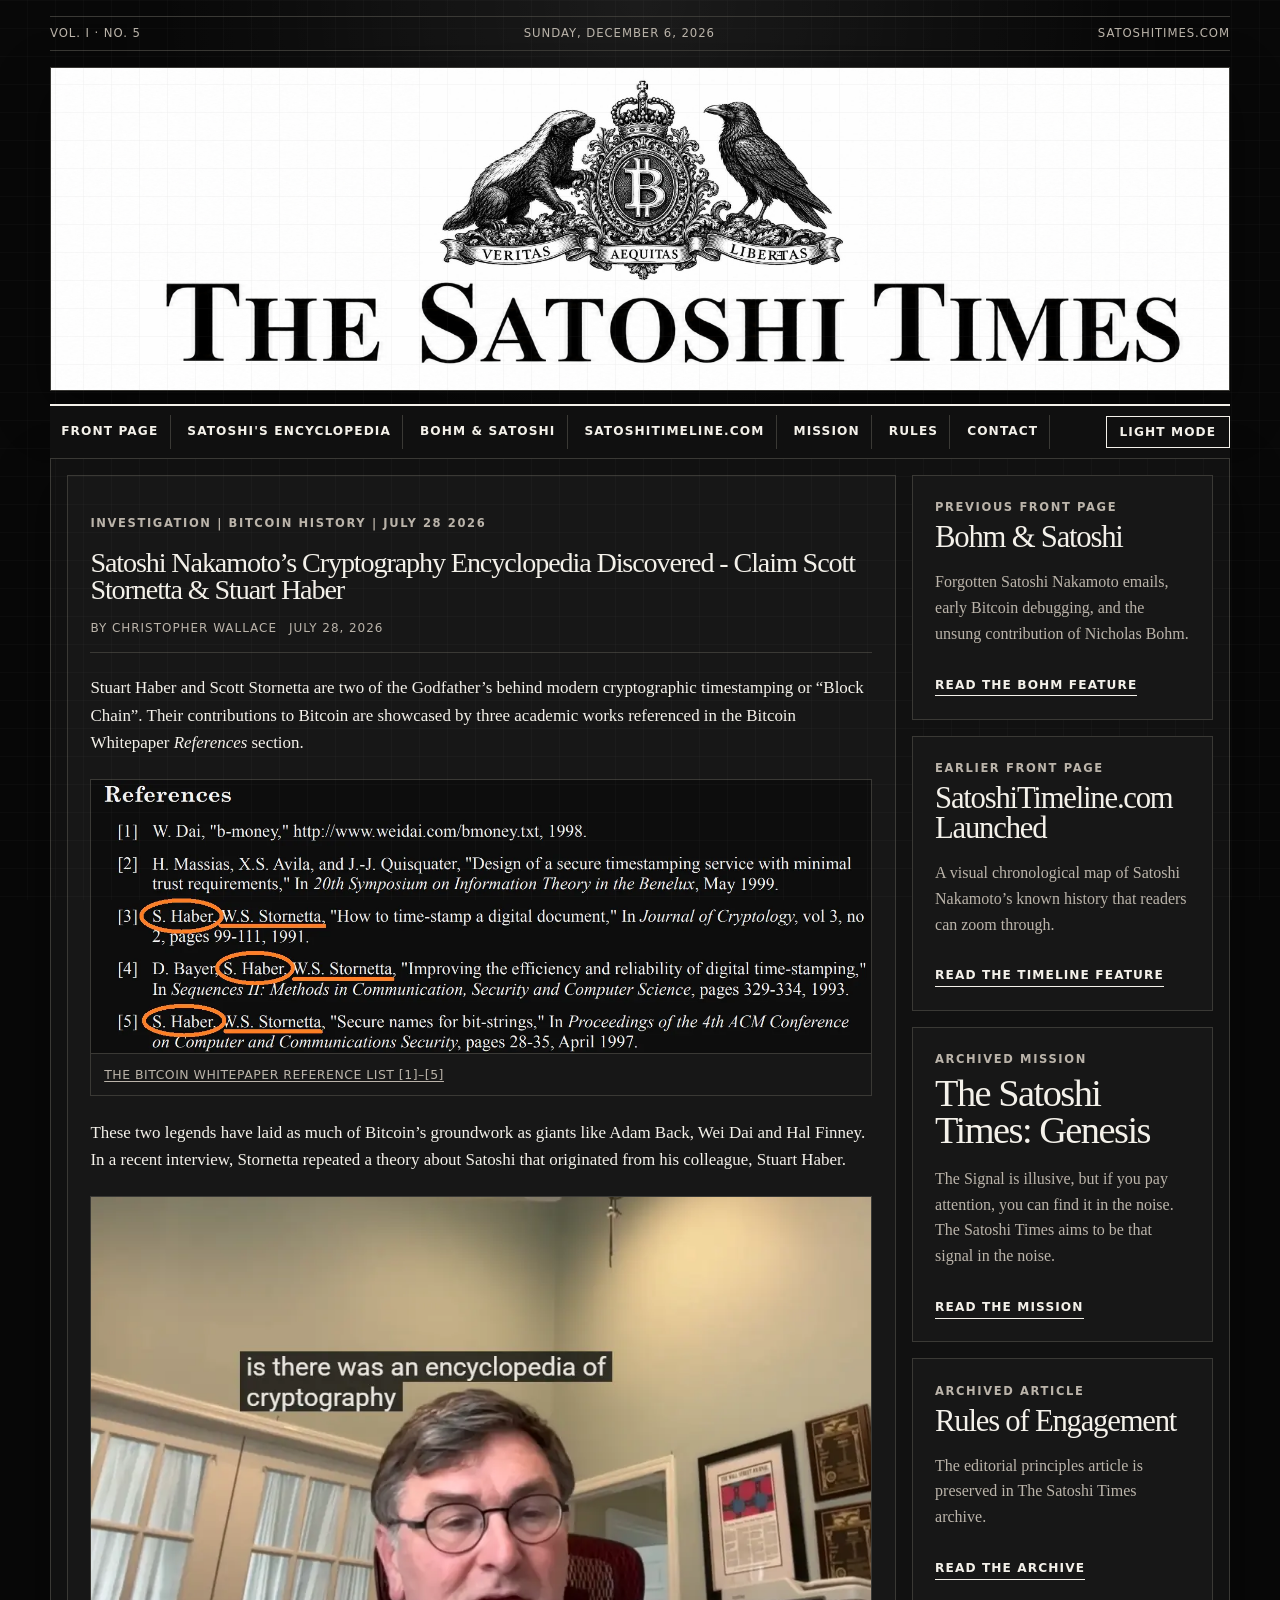
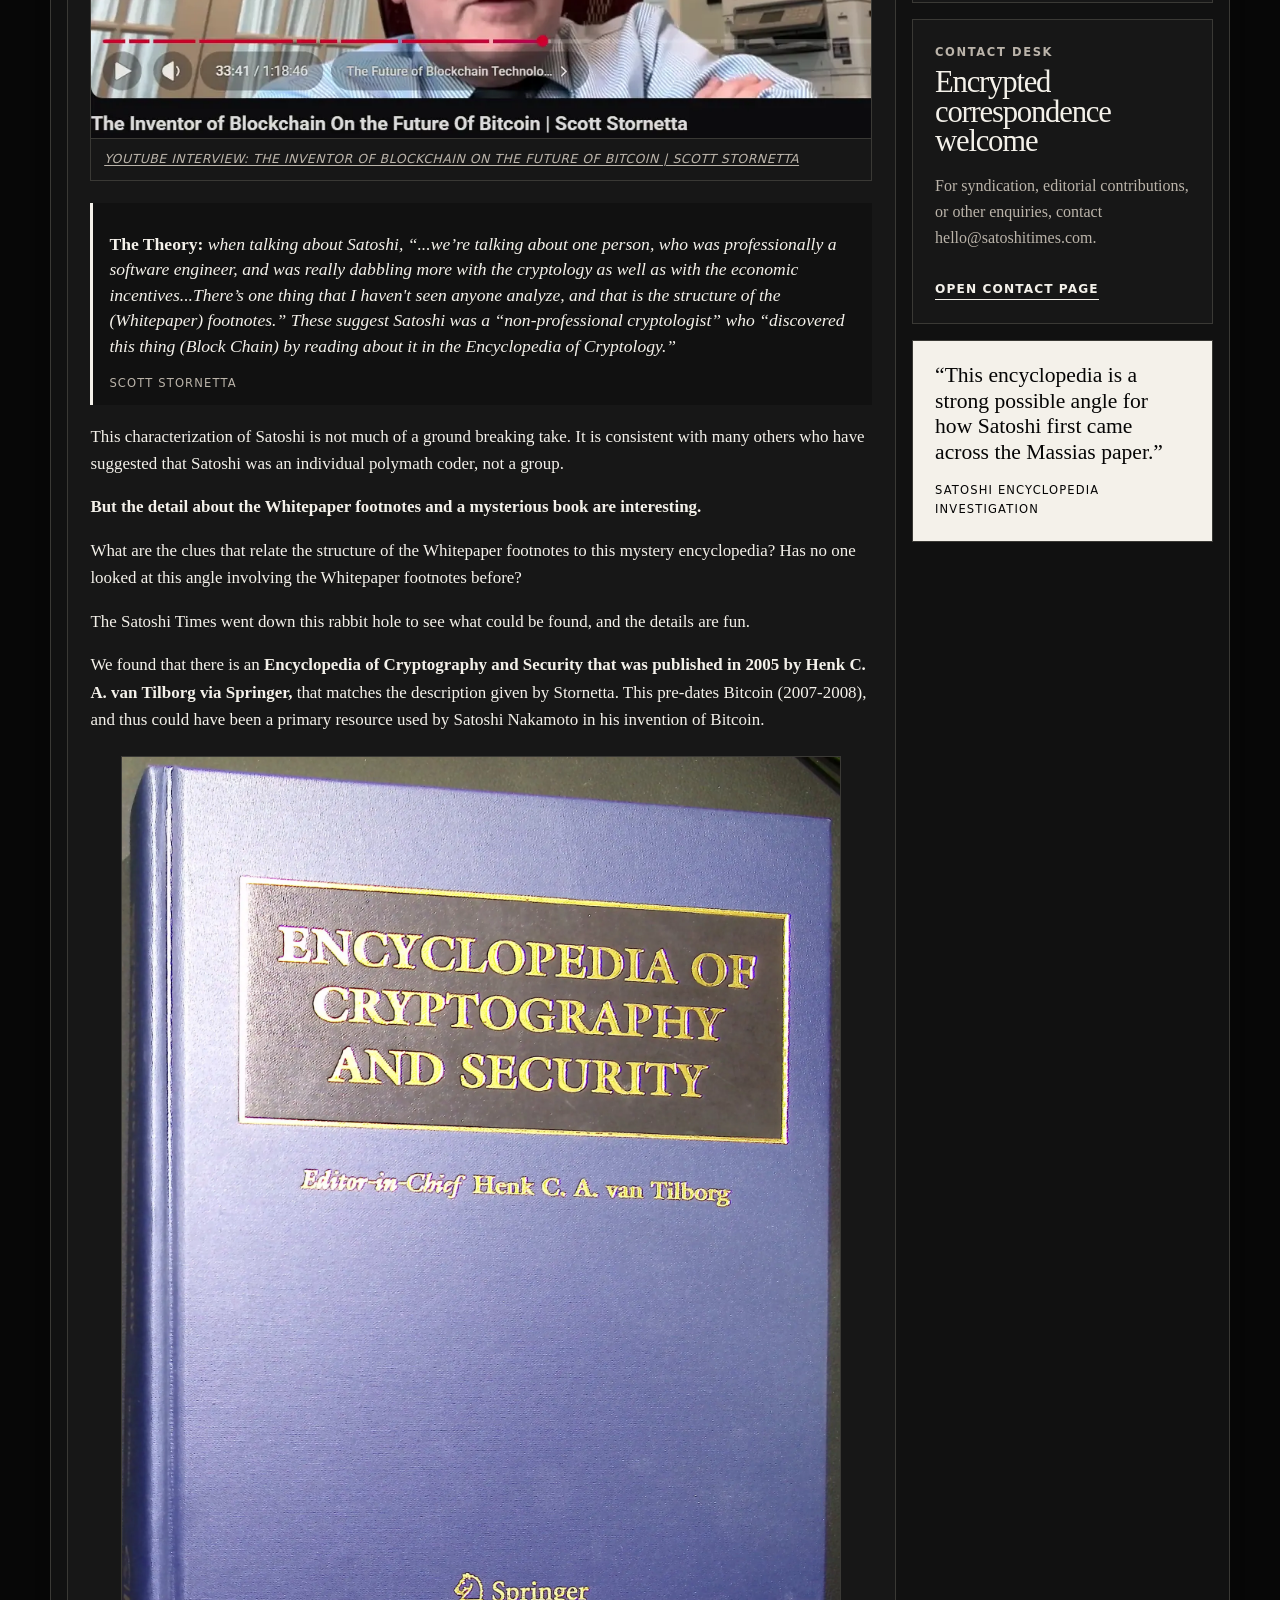
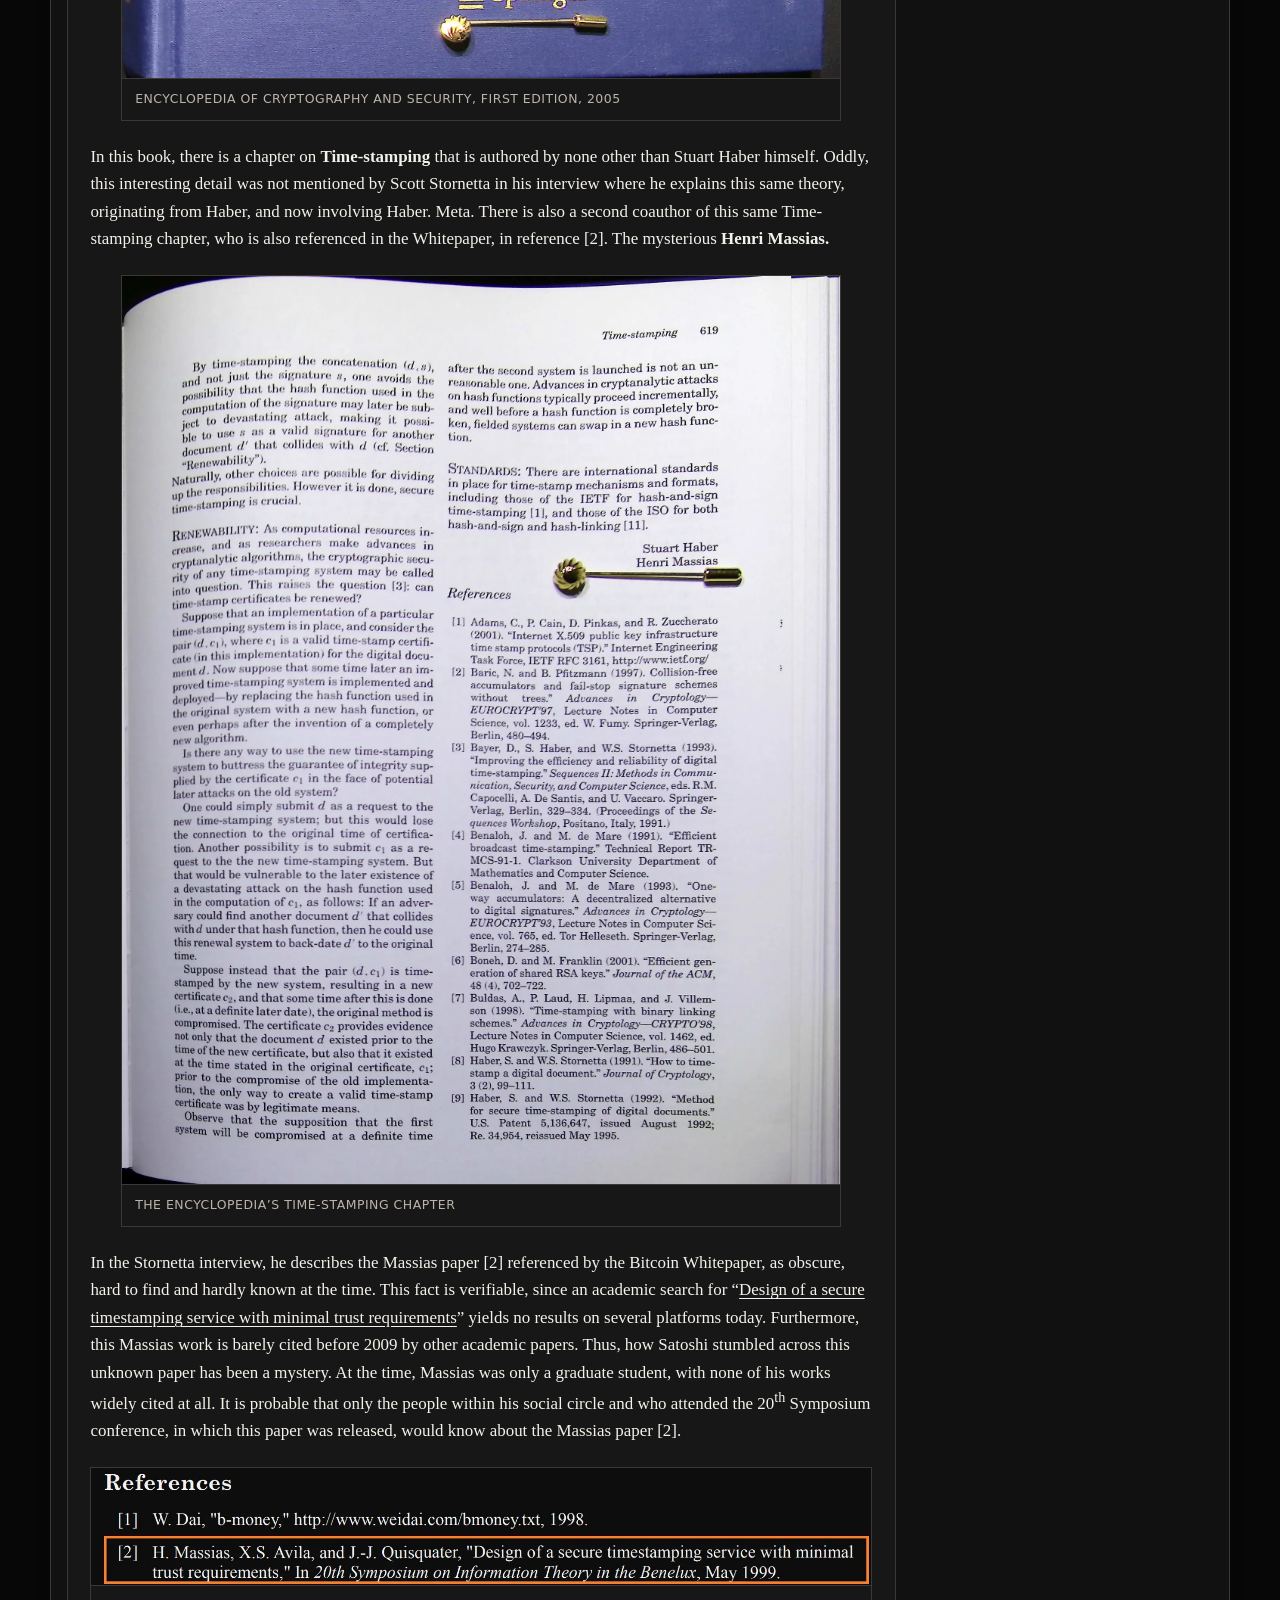
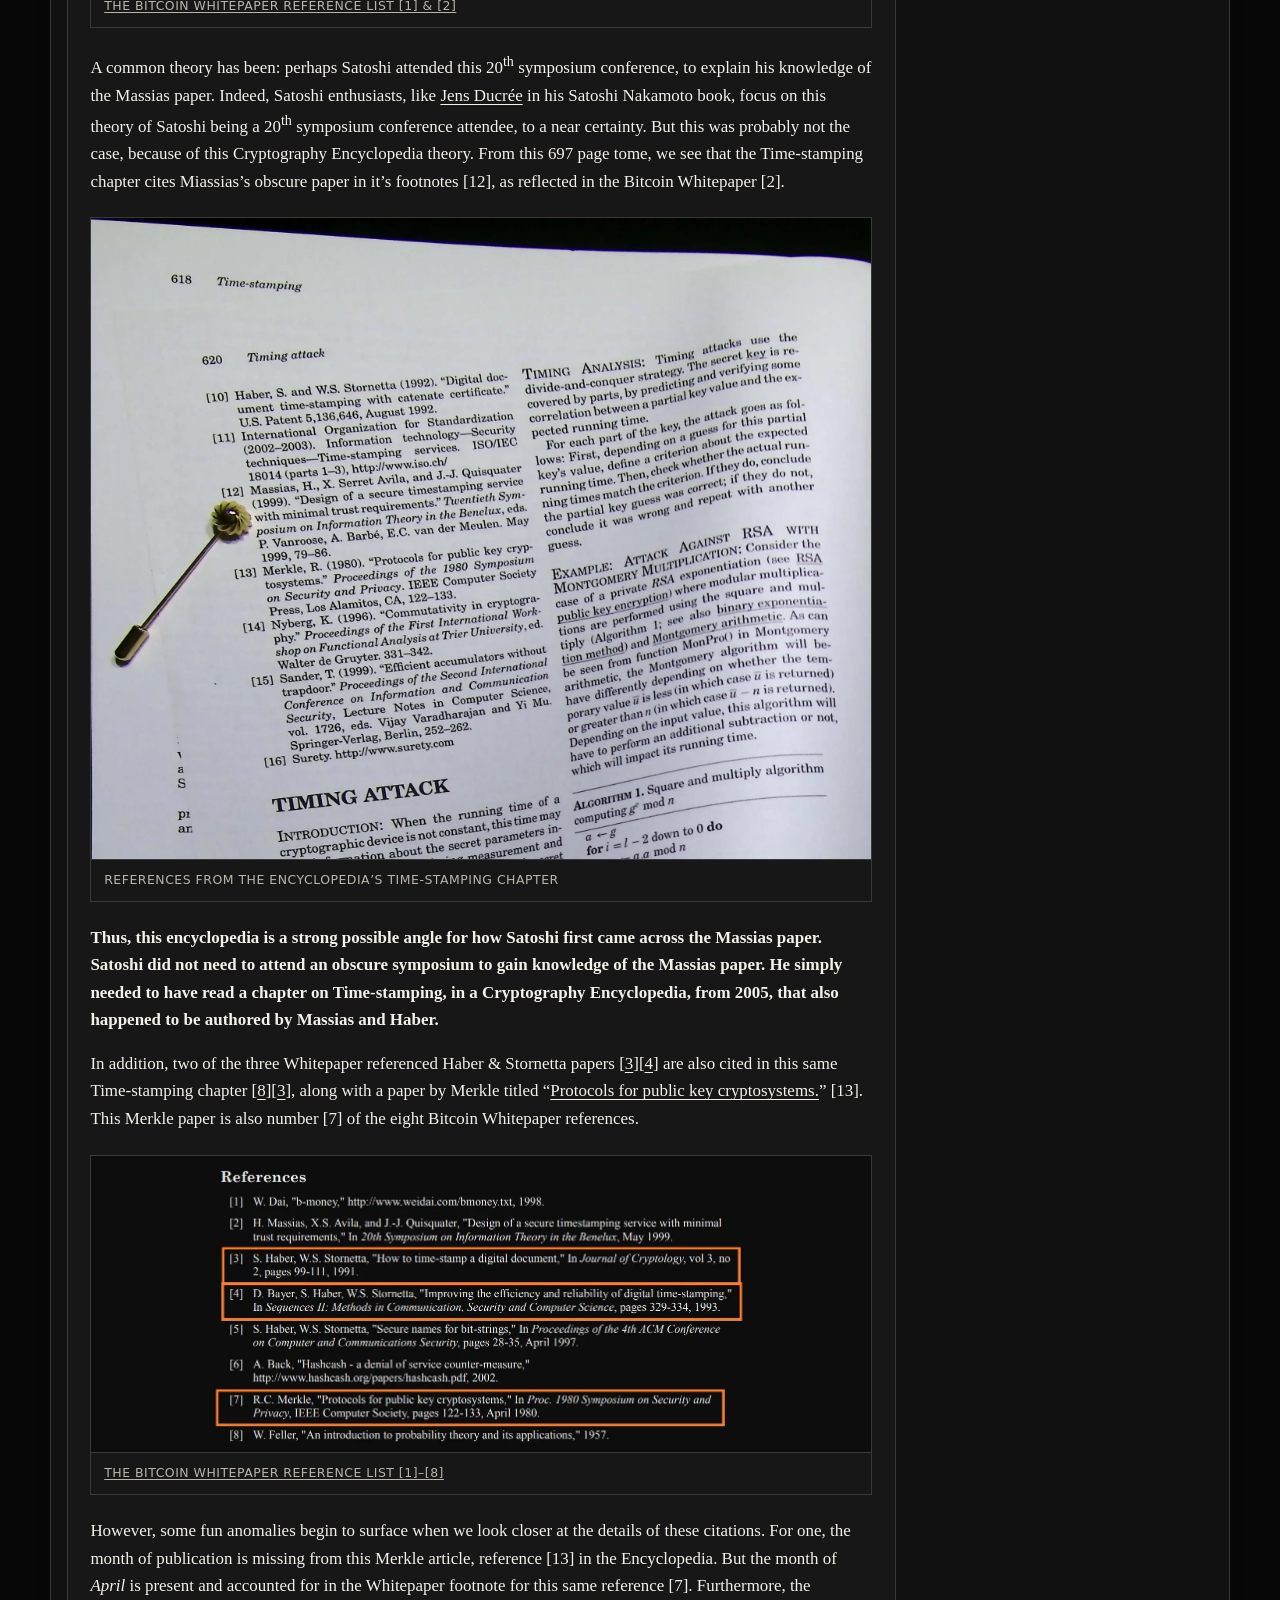
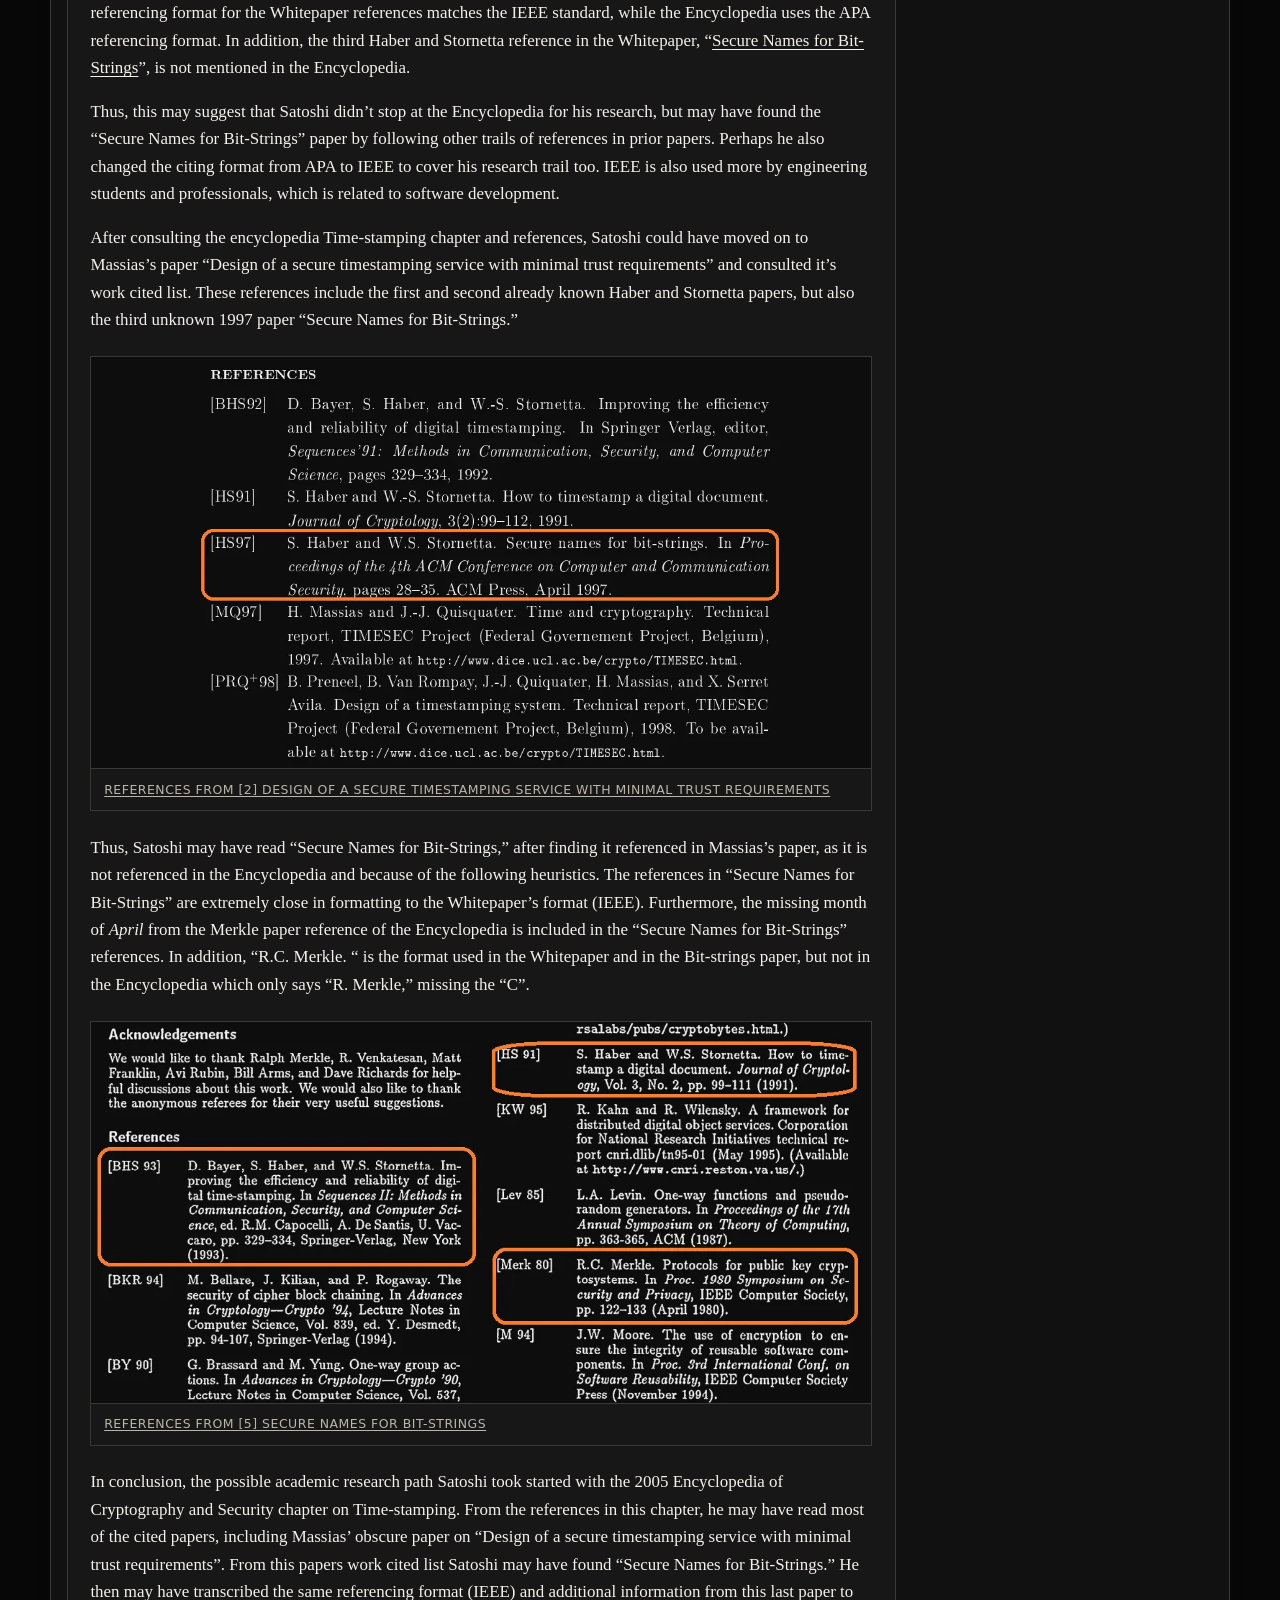
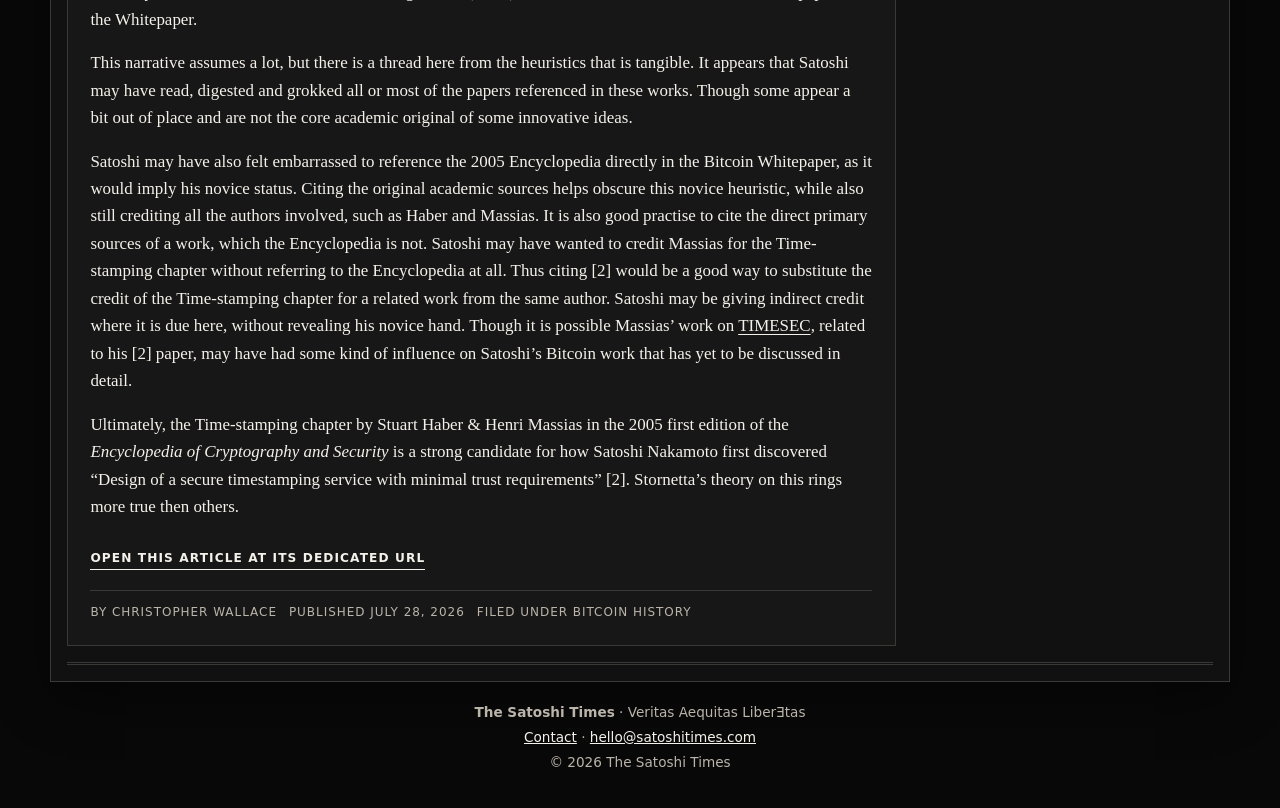
==== commit ec5d4ecc: "Duplicate paragraph in index.html" ====
--- a/index.html
+++ b/index.html
@@ -125,7 +125,7 @@
           <figcaption><a href="https://cdn.nakamotoinstitute.org/docs/secure-timestamping-service.pdf" target="_blank" rel="noopener">References From [2] Design of a secure timestamping service with minimal trust requirements</a></figcaption>
         </figure>
         
-        <p>Thus, Satoshi may have read “Secure Names for Bit-Strings,” after finding it referenced in Massia’s paper, as it is not referenced in the Encyclopedia and because of the following heuristics. The references in “Secure Names for Bit-Strings” are extremely close in formatting to the Whitepaper’s format (IEEE). Furthermore, the missing month of <em>April</em> from the Merkle paper reference of the Encyclopedia is included in the “Secure Names for Bit-Strings” references. In addition, “R.C. Merkle. “ is the format used in the Whitepaper and in the Bit-strings paper, but not in the Encyclopedia which only says “R. Merkle,” missing the “C”.</p>
+        <p>Thus, Satoshi may have read “Secure Names for Bit-Strings,” after finding it referenced in Massias’s paper, as it is not referenced in the Encyclopedia and because of the following heuristics. The references in “Secure Names for Bit-Strings” are extremely close in formatting to the Whitepaper’s format (IEEE). Furthermore, the missing month of <em>April</em> from the Merkle paper reference of the Encyclopedia is included in the “Secure Names for Bit-Strings” references. In addition, “R.C. Merkle. “ is the format used in the Whitepaper and in the Bit-strings paper, but not in the Encyclopedia which only says “R. Merkle,” missing the “C”.</p>
         
         <figure class="article-figure">
           <img src="assets/encyclopedia/09-secure-names-references.webp" alt="References from the paper Secure Names for Bit-Strings" loading="lazy" />
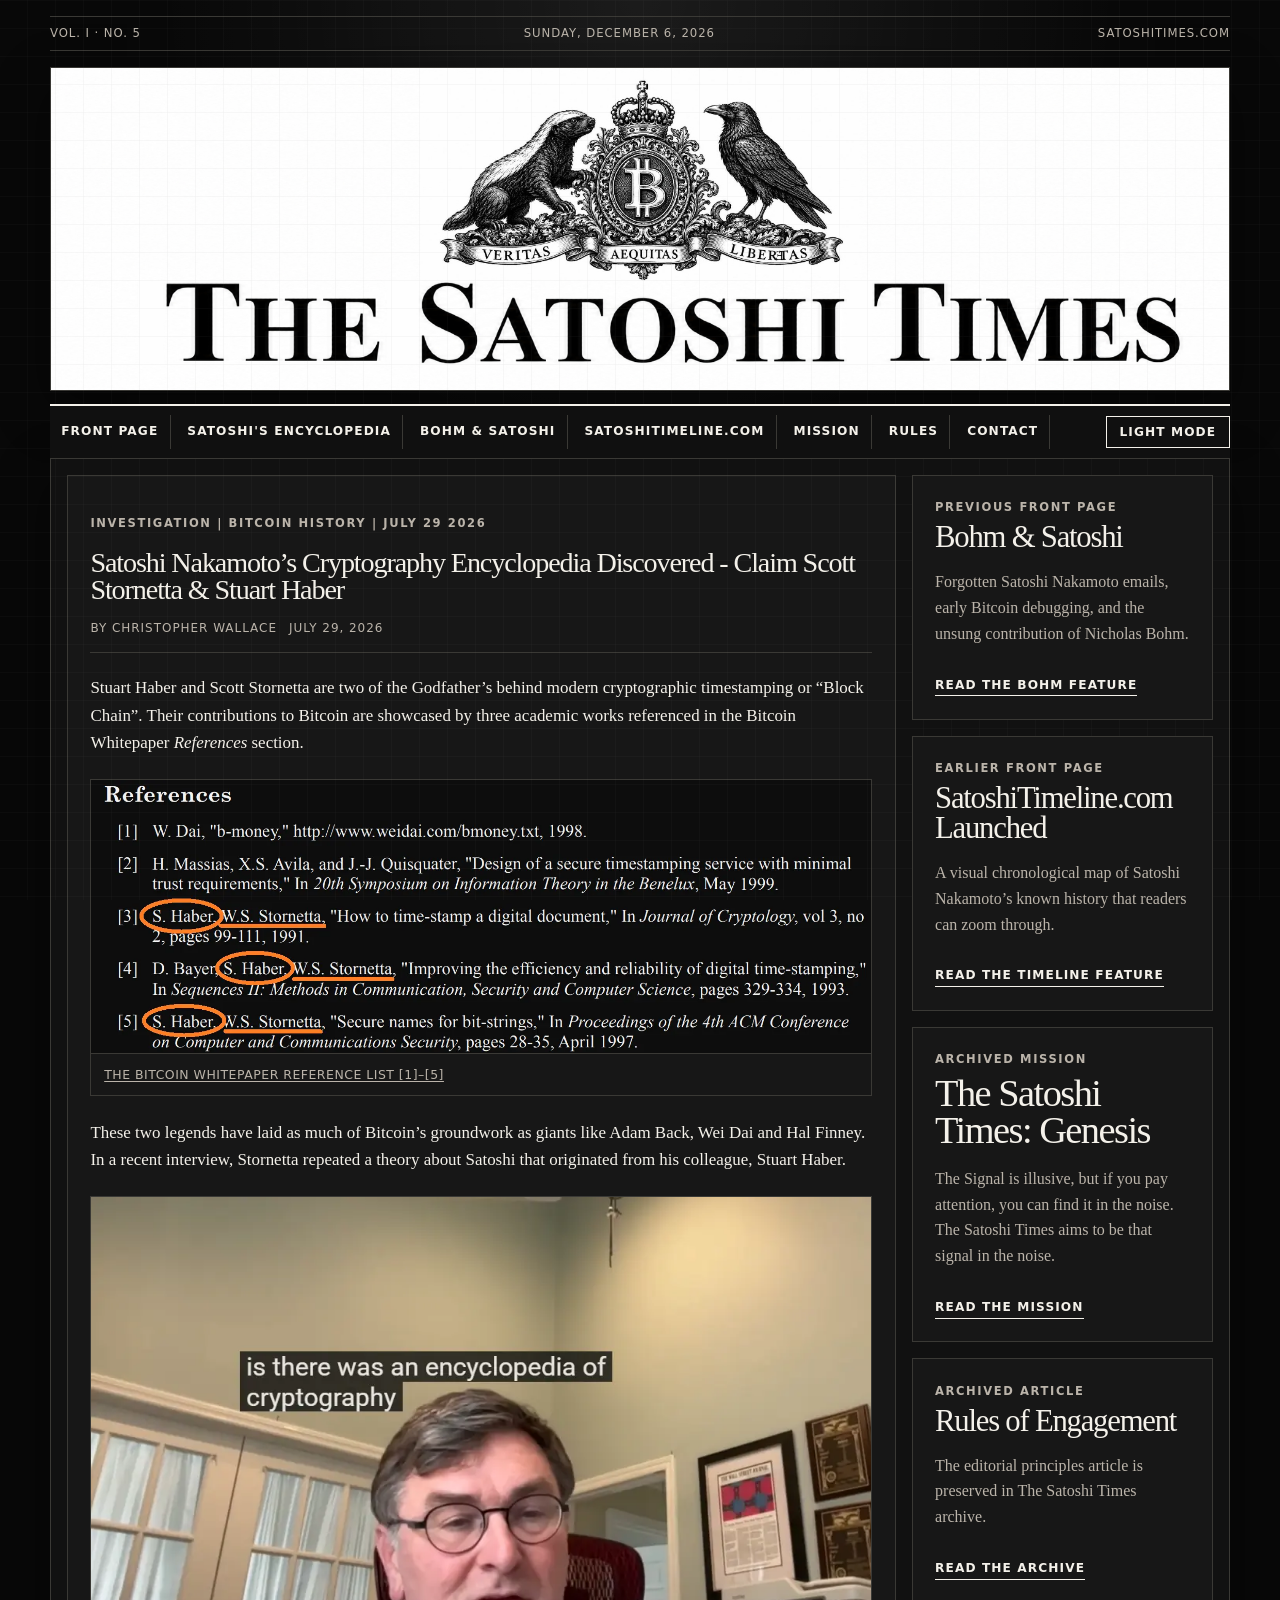
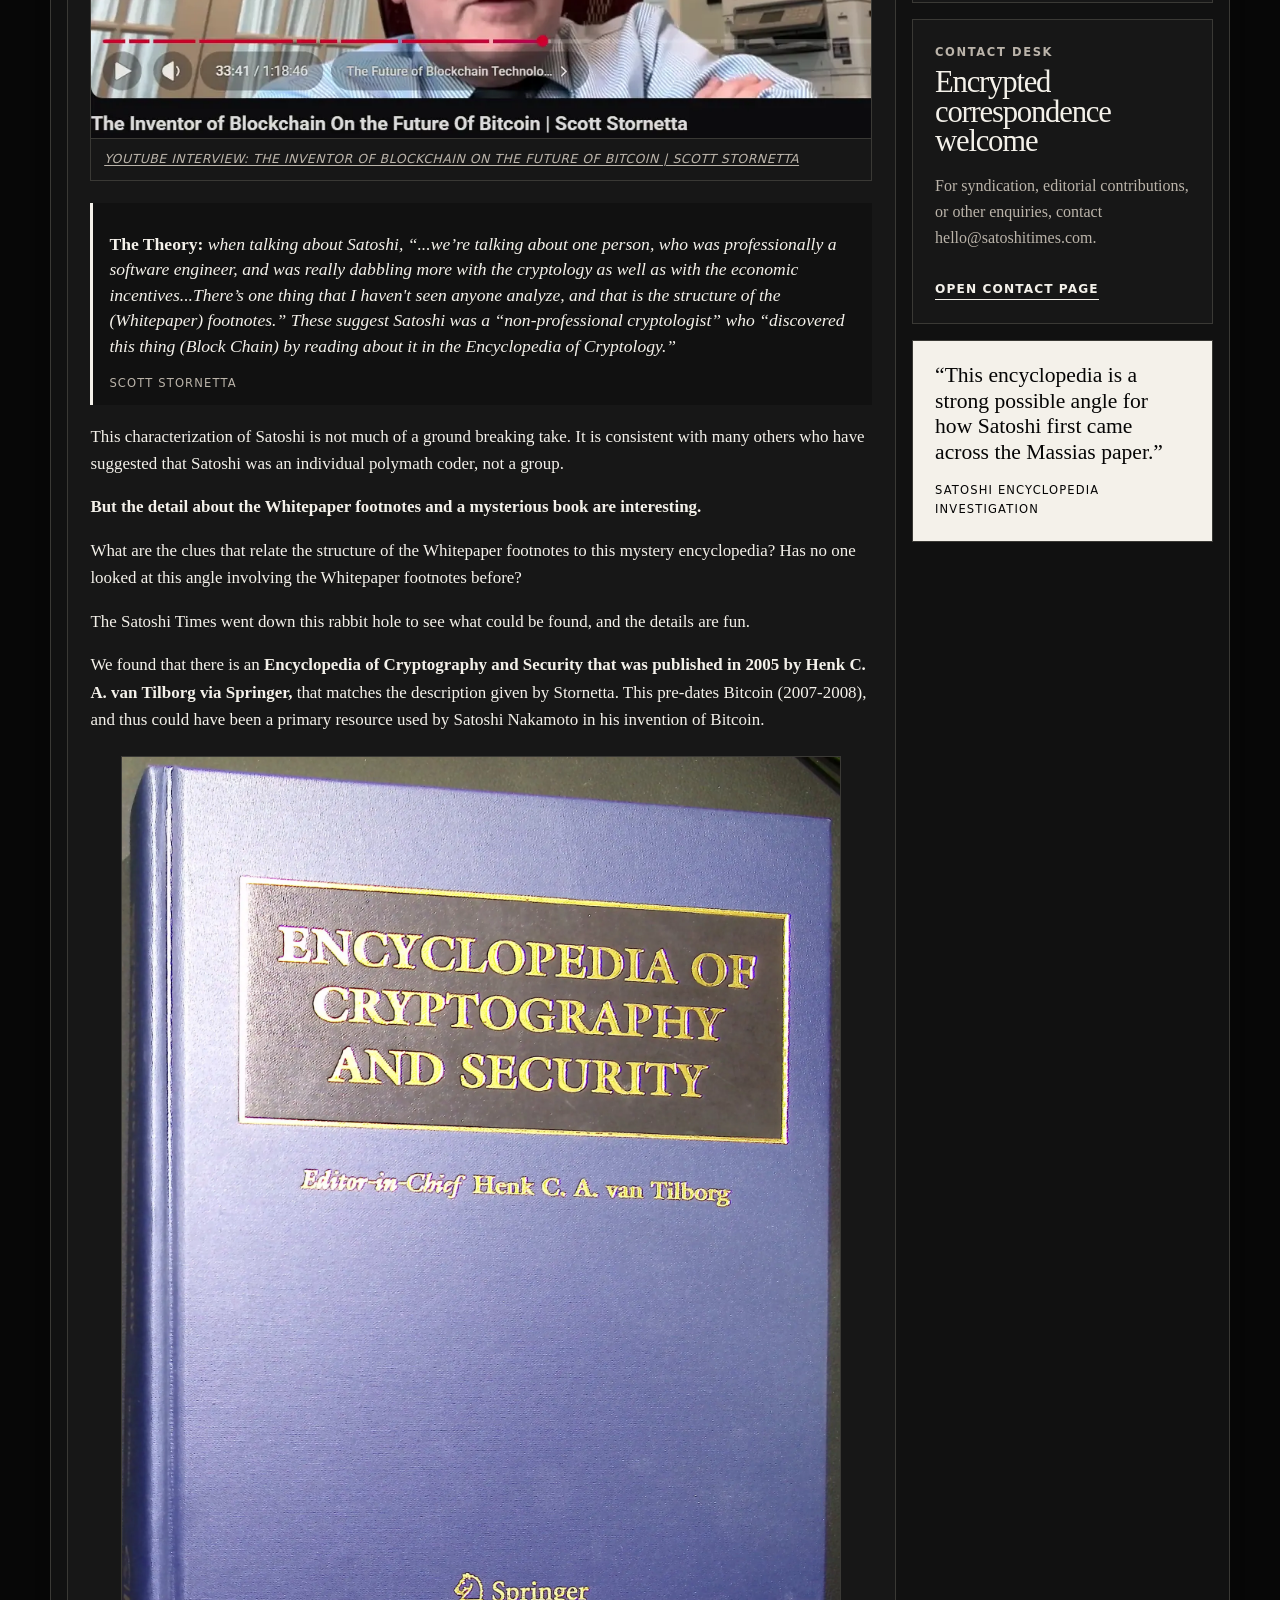
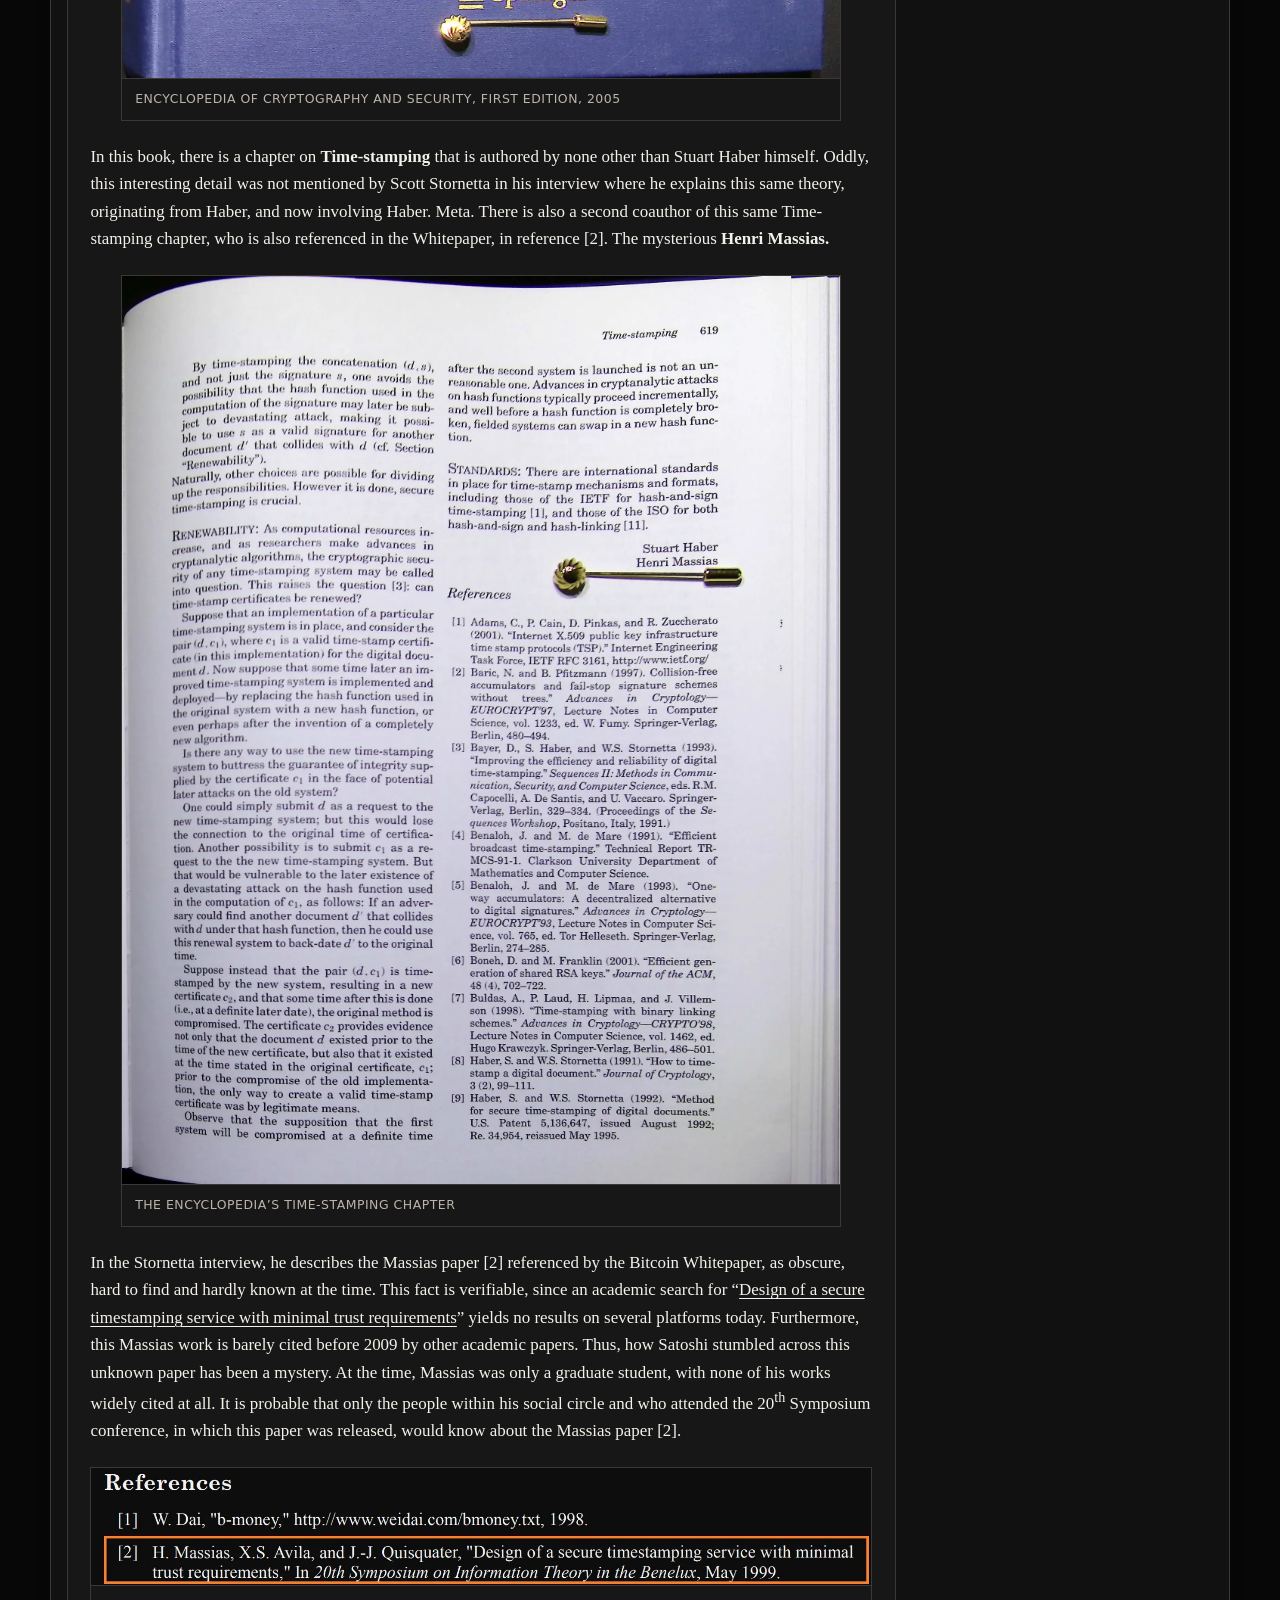
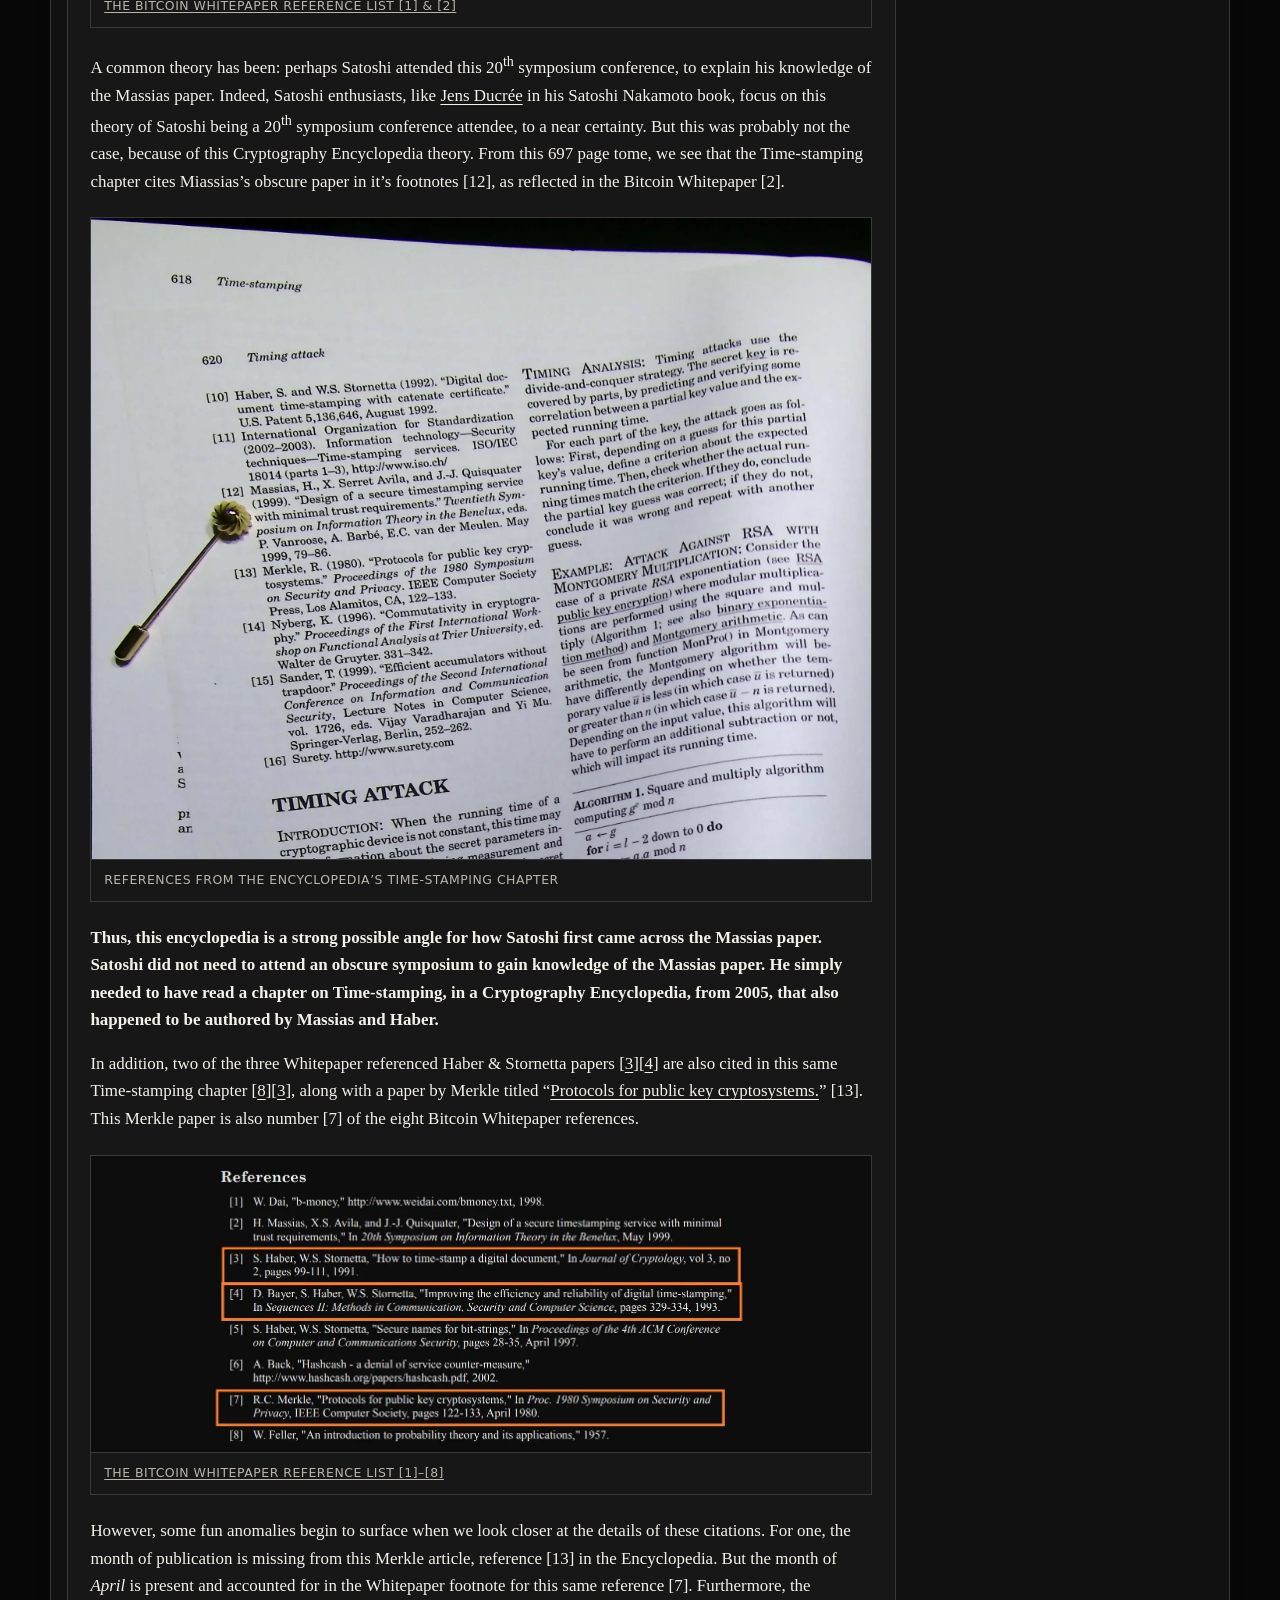
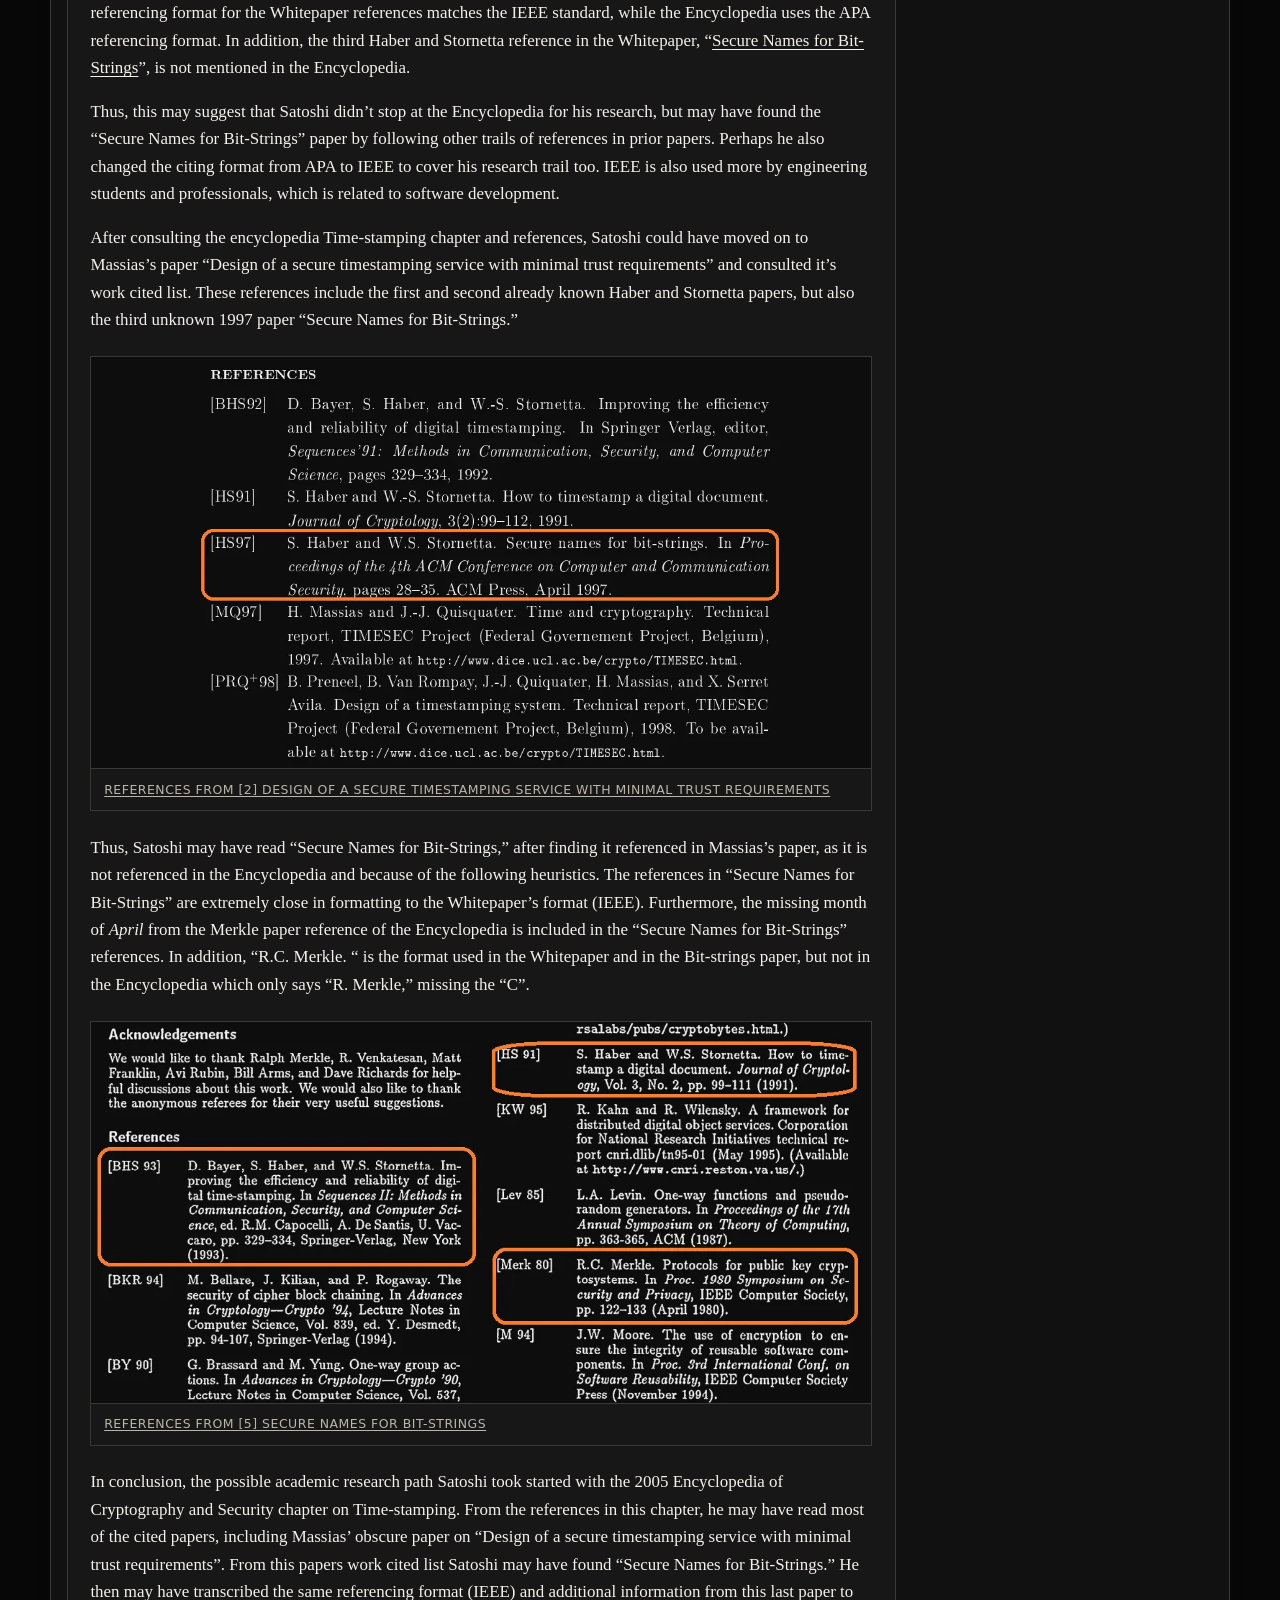
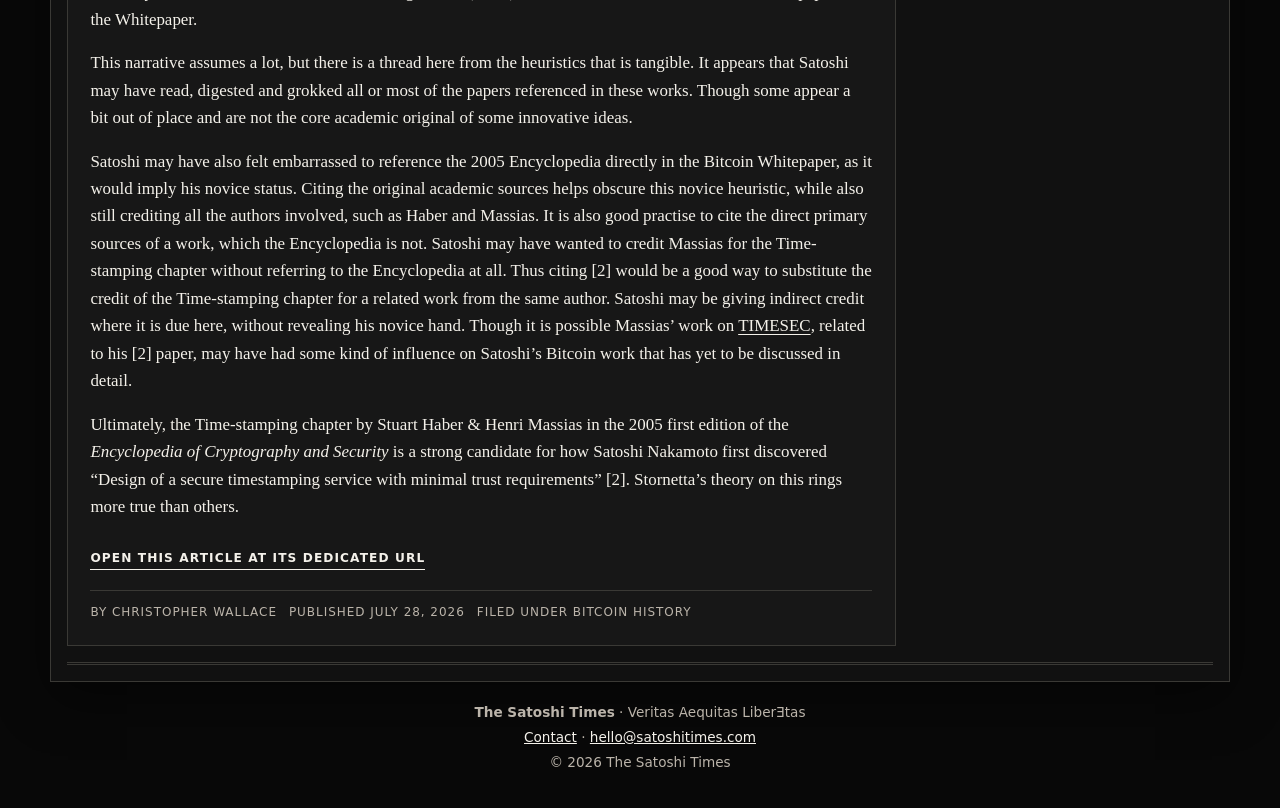
==== commit c893803a: "Update index.html" ====
--- a/index.html
+++ b/index.html
@@ -41,11 +41,11 @@
   <main id="main" class="page-shell">
     <section class="headline-grid front-page-grid" aria-label="Lead story">
       <article id="lead" class="lead-story article-card prose longform-article">
-        <p class="kicker">Investigation | Bitcoin History | July 28 2026</p>
+        <p class="kicker">Investigation | Bitcoin History | July 29 2026</p>
         <h3>Satoshi Nakamoto’s Cryptography Encyclopedia Discovered - Claim Scott Stornetta &amp; Stuart Haber</h3>
         <div class="article-meta article-meta--top">
           <span>By Christopher Wallace</span>
-          <span>July 28, 2026</span>
+          <span>July 29, 2026</span>
         </div>
         
         <p>Stuart Haber and Scott Stornetta are two of the Godfather’s behind modern cryptographic timestamping or “Block Chain”. Their contributions to Bitcoin are showcased by three academic works referenced in the Bitcoin Whitepaper <em>References</em> section.</p>
@@ -138,7 +138,7 @@
         
         <p>Satoshi may have also felt embarrassed to reference the 2005 Encyclopedia directly in the Bitcoin Whitepaper, as it would imply his novice status. Citing the original academic sources helps obscure this novice heuristic, while also still crediting all the authors involved, such as Haber and Massias. It is also good practise to cite the direct primary sources of a work, which the Encyclopedia is not. Satoshi may have wanted to credit Massias for the Time-stamping chapter without referring to the Encyclopedia at all. Thus citing [2] would be a good way to substitute the credit of the Time-stamping chapter for a related work from the same author. Satoshi may be giving indirect credit where it is due here, without revealing his novice hand. Though it is possible Massias’ work on <a href="https://gwern.net/doc/bitcoin/1999-08-17-ucldice-timesec.pdf" target="_blank" rel="noopener">TIMESEC</a>, related to his [2] paper, may have had some kind of influence on Satoshi’s Bitcoin work that has yet to be discussed in detail.</p>
         
-        <p>Ultimately, the Time-stamping chapter by Stuart Haber &amp; Henri Massias in the 2005 first edition of the <em>Encyclopedia of Cryptography and Security</em> is a strong candidate for how Satoshi Nakamoto first discovered “Design of a secure timestamping service with minimal trust requirements” [2]. Stornetta’s theory on this rings more true then others.</p>
+        <p>Ultimately, the Time-stamping chapter by Stuart Haber &amp; Henri Massias in the 2005 first edition of the <em>Encyclopedia of Cryptography and Security</em> is a strong candidate for how Satoshi Nakamoto first discovered “Design of a secure timestamping service with minimal trust requirements” [2]. Stornetta’s theory on this rings more true than others.</p>
         
         <p><a class="button-link" href="encyclopedia/">Open this article at its dedicated URL</a></p>
         
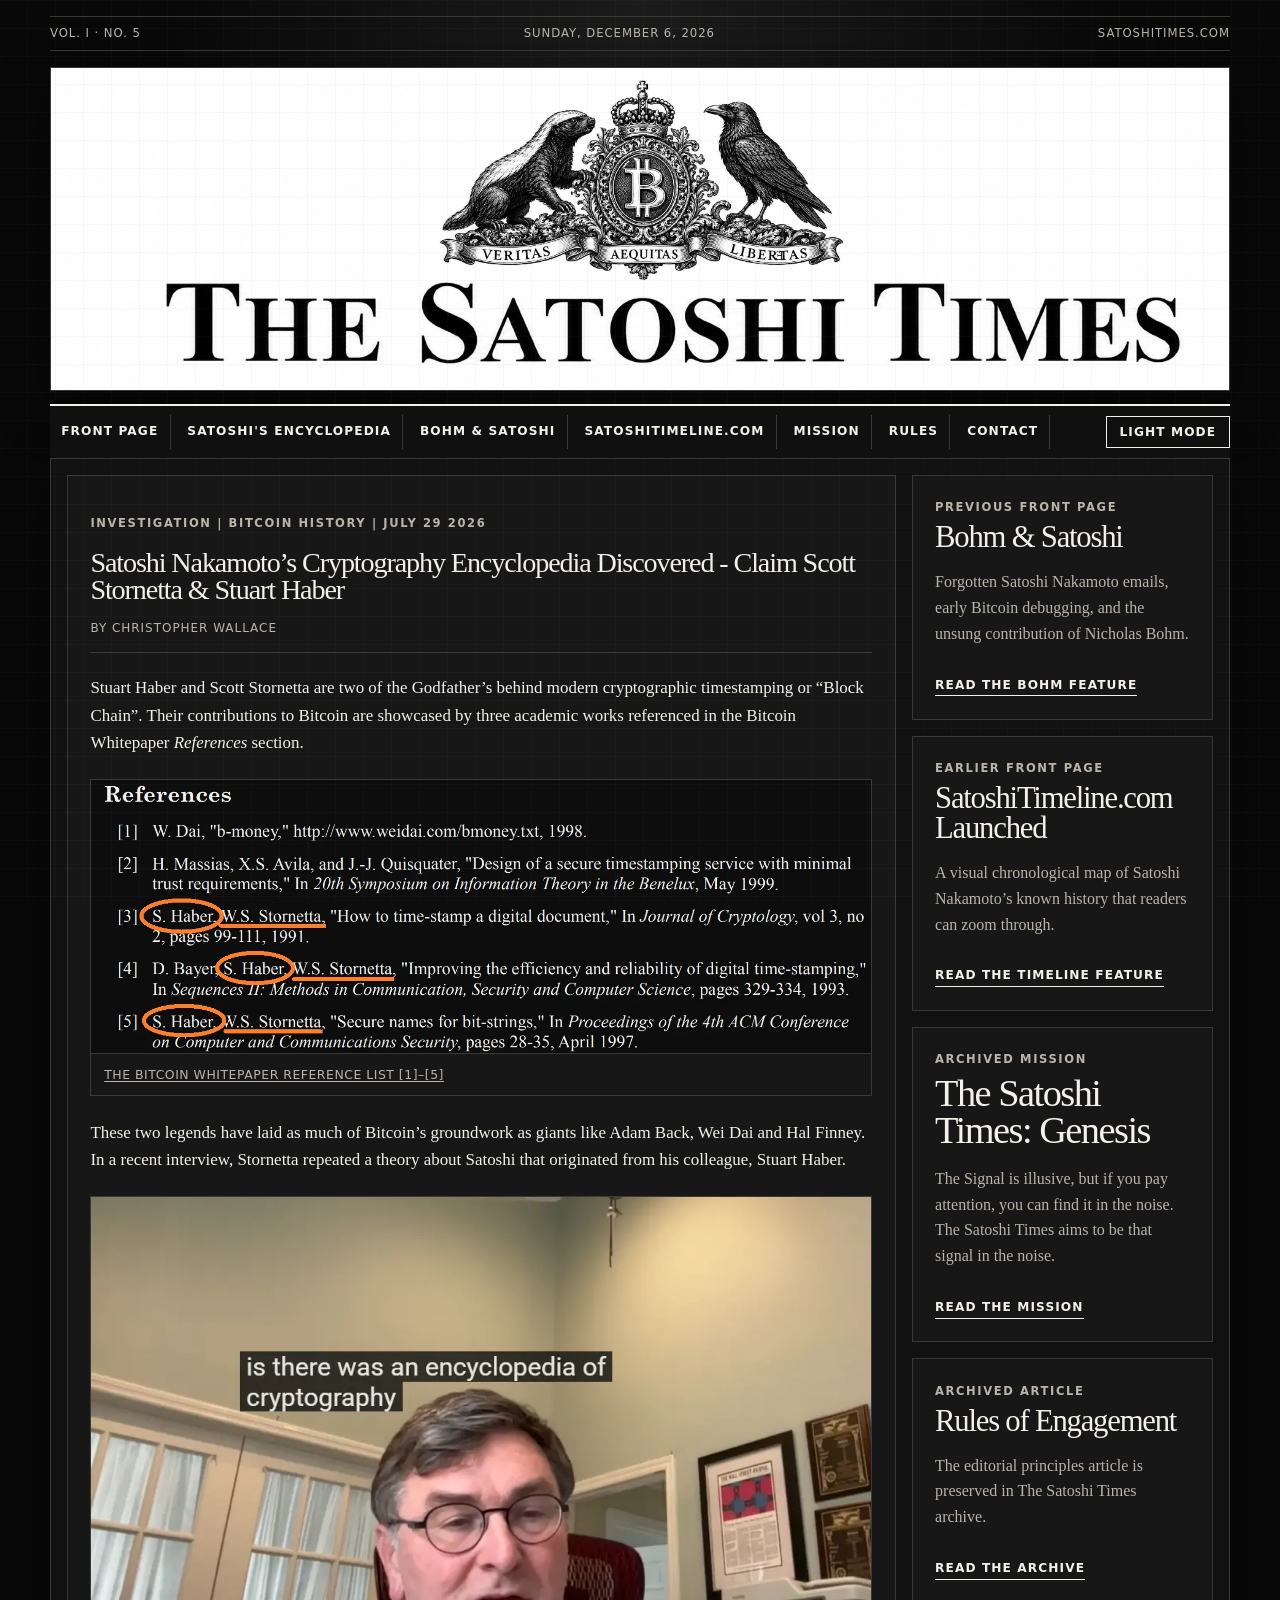
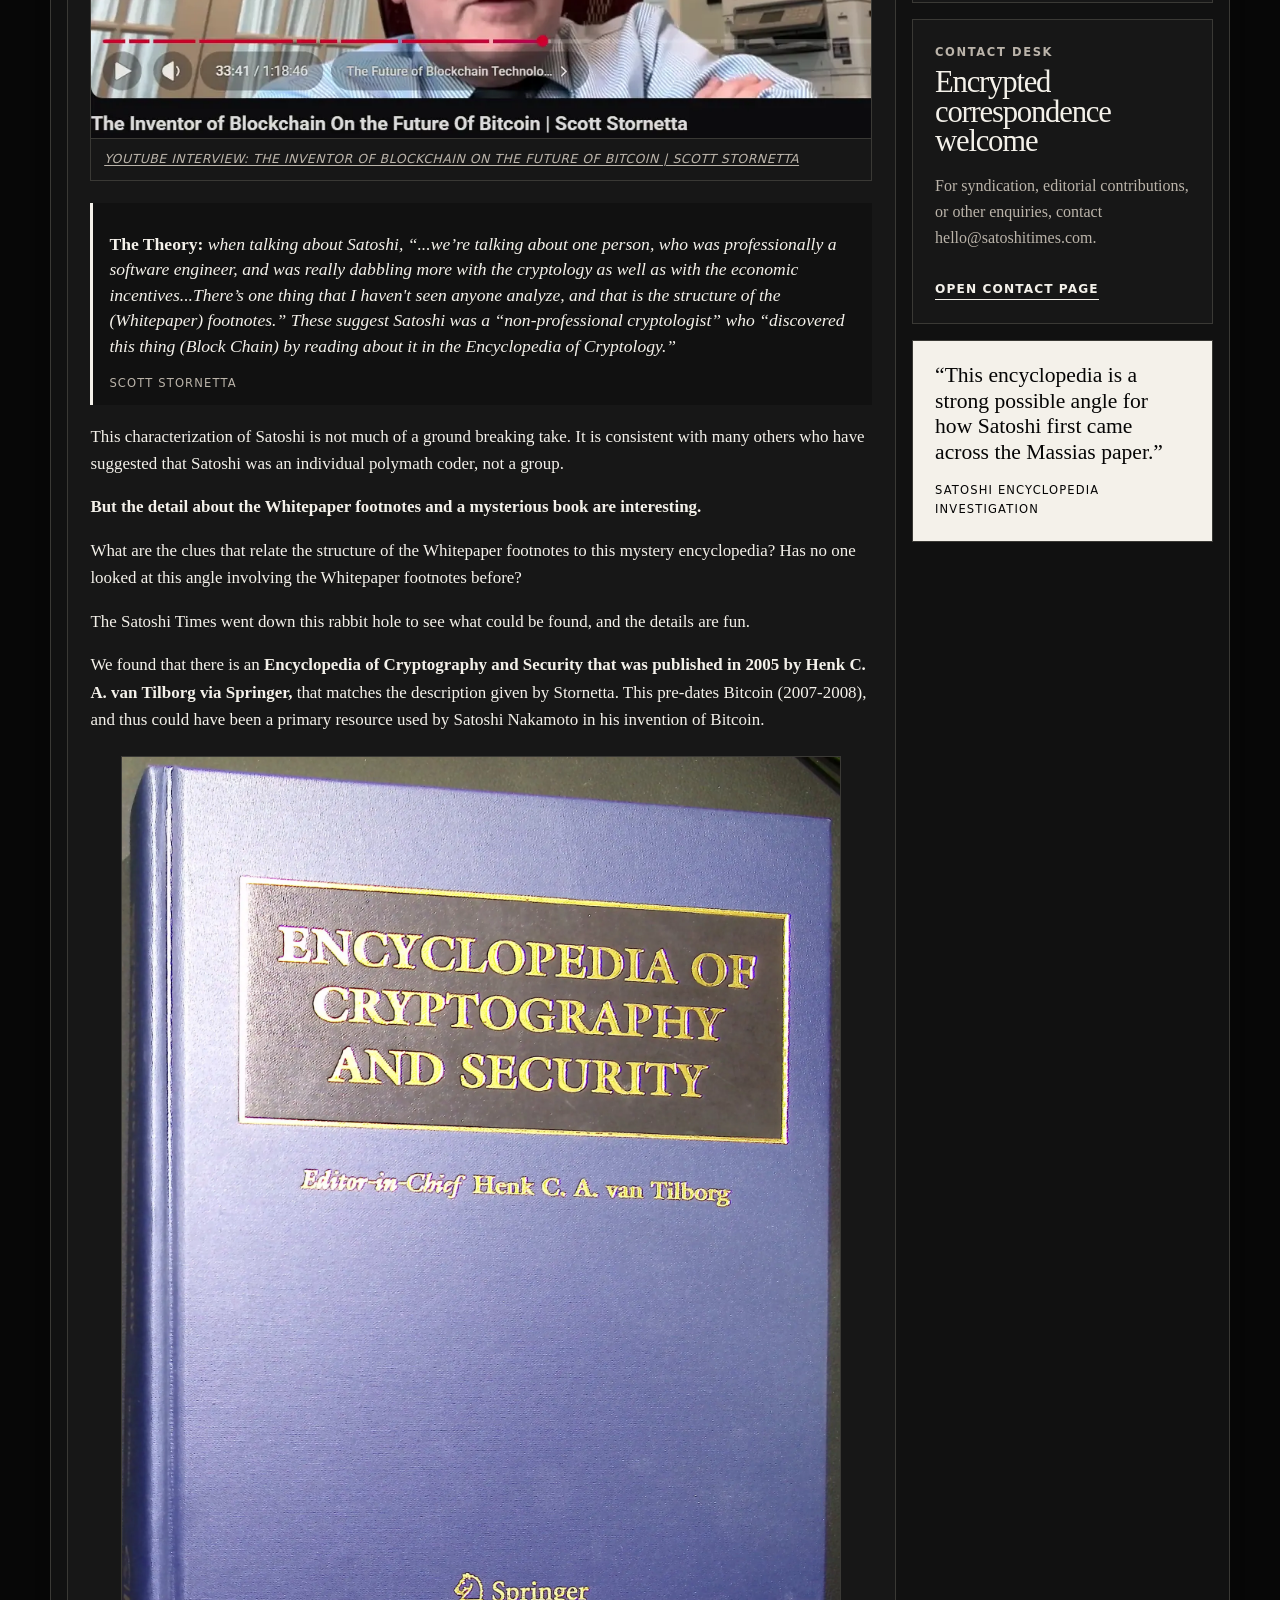
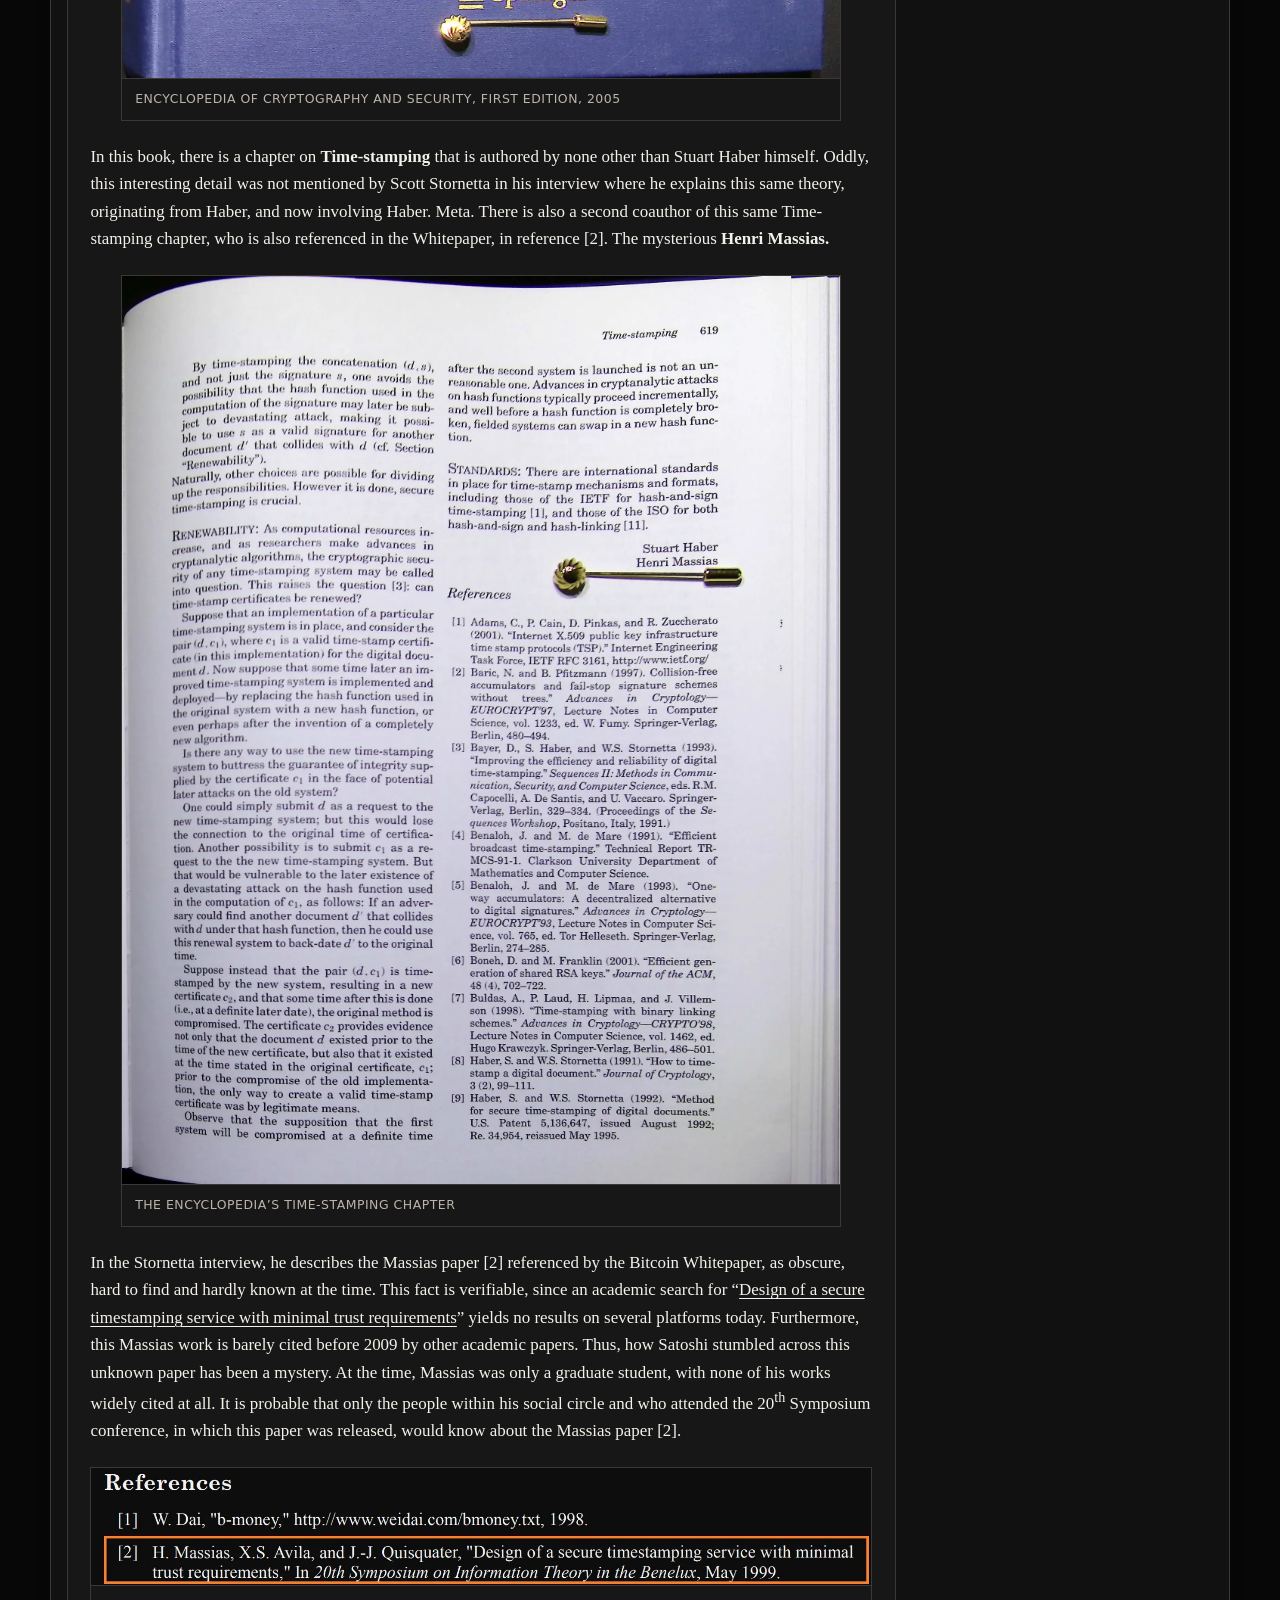
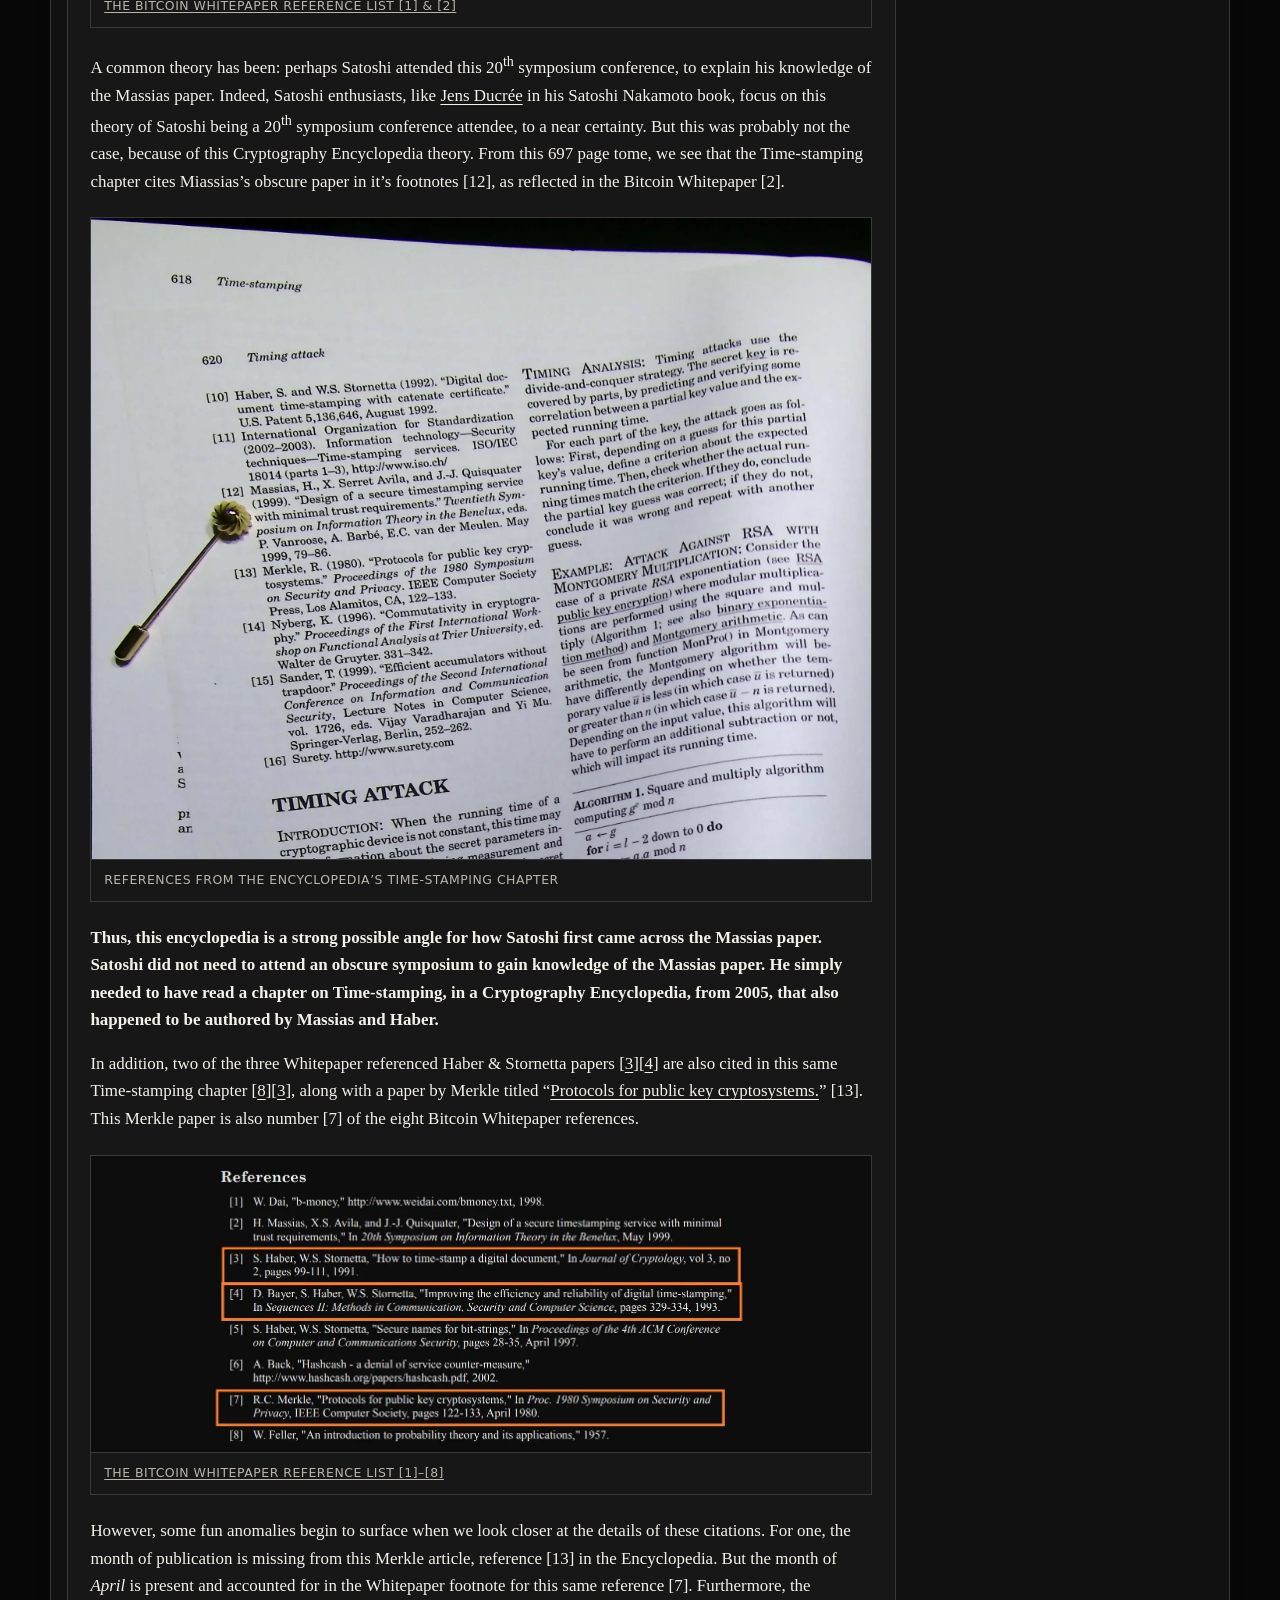
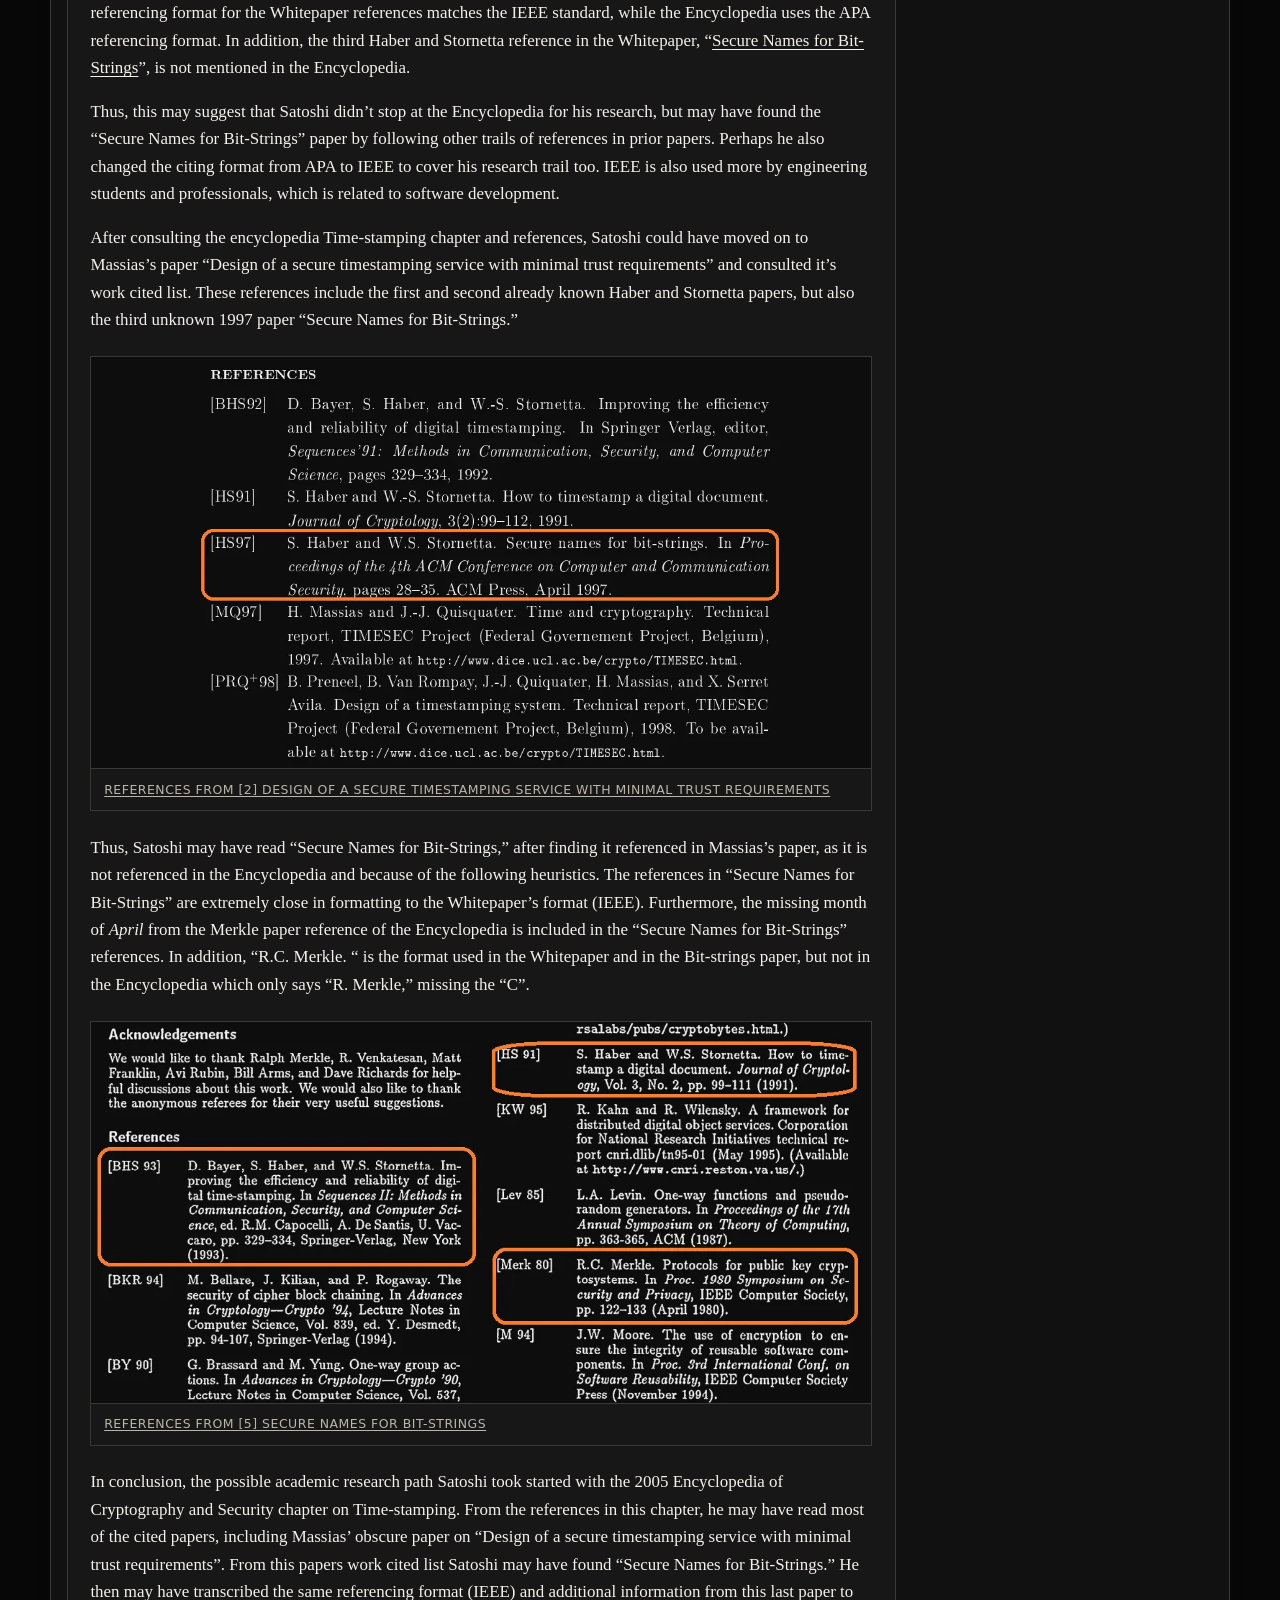
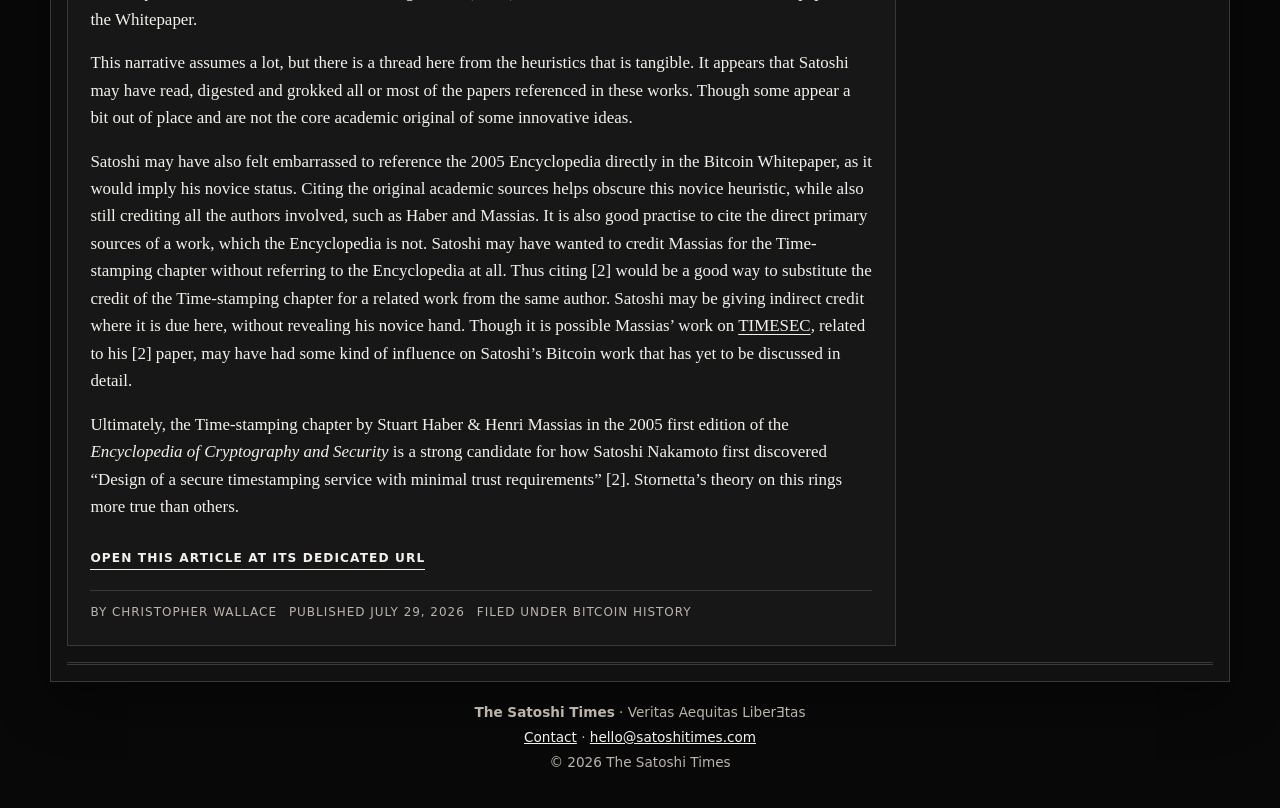
==== commit 75dee195: "Update index.html" ====
--- a/index.html
+++ b/index.html
@@ -45,7 +45,6 @@
         <h3>Satoshi Nakamoto’s Cryptography Encyclopedia Discovered - Claim Scott Stornetta &amp; Stuart Haber</h3>
         <div class="article-meta article-meta--top">
           <span>By Christopher Wallace</span>
-          <span>July 29, 2026</span>
         </div>
         
         <p>Stuart Haber and Scott Stornetta are two of the Godfather’s behind modern cryptographic timestamping or “Block Chain”. Their contributions to Bitcoin are showcased by three academic works referenced in the Bitcoin Whitepaper <em>References</em> section.</p>
@@ -144,7 +143,7 @@
         
         <div class="article-meta">
           <span>By Christopher Wallace</span>
-          <span>Published July 28, 2026</span>
+          <span>Published July 29, 2026</span>
           <span>Filed under Bitcoin History</span>
         </div>
         
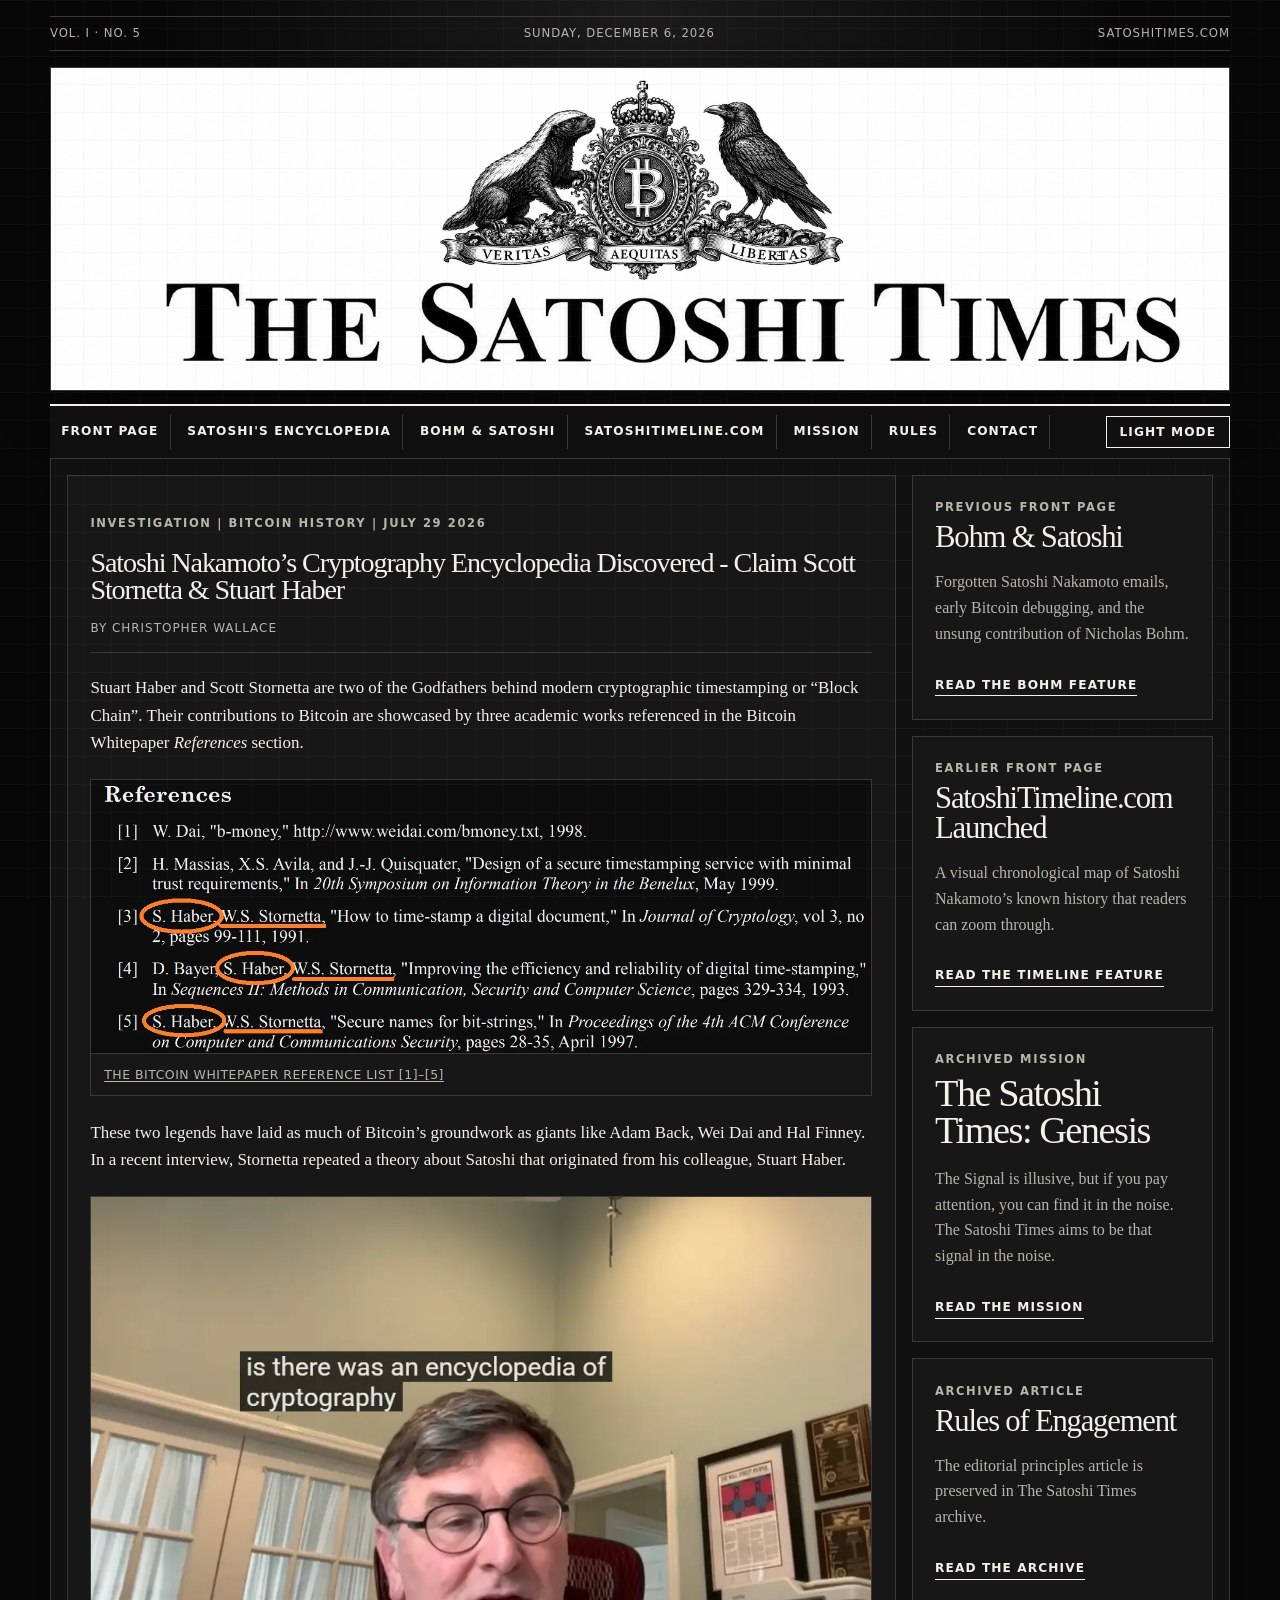
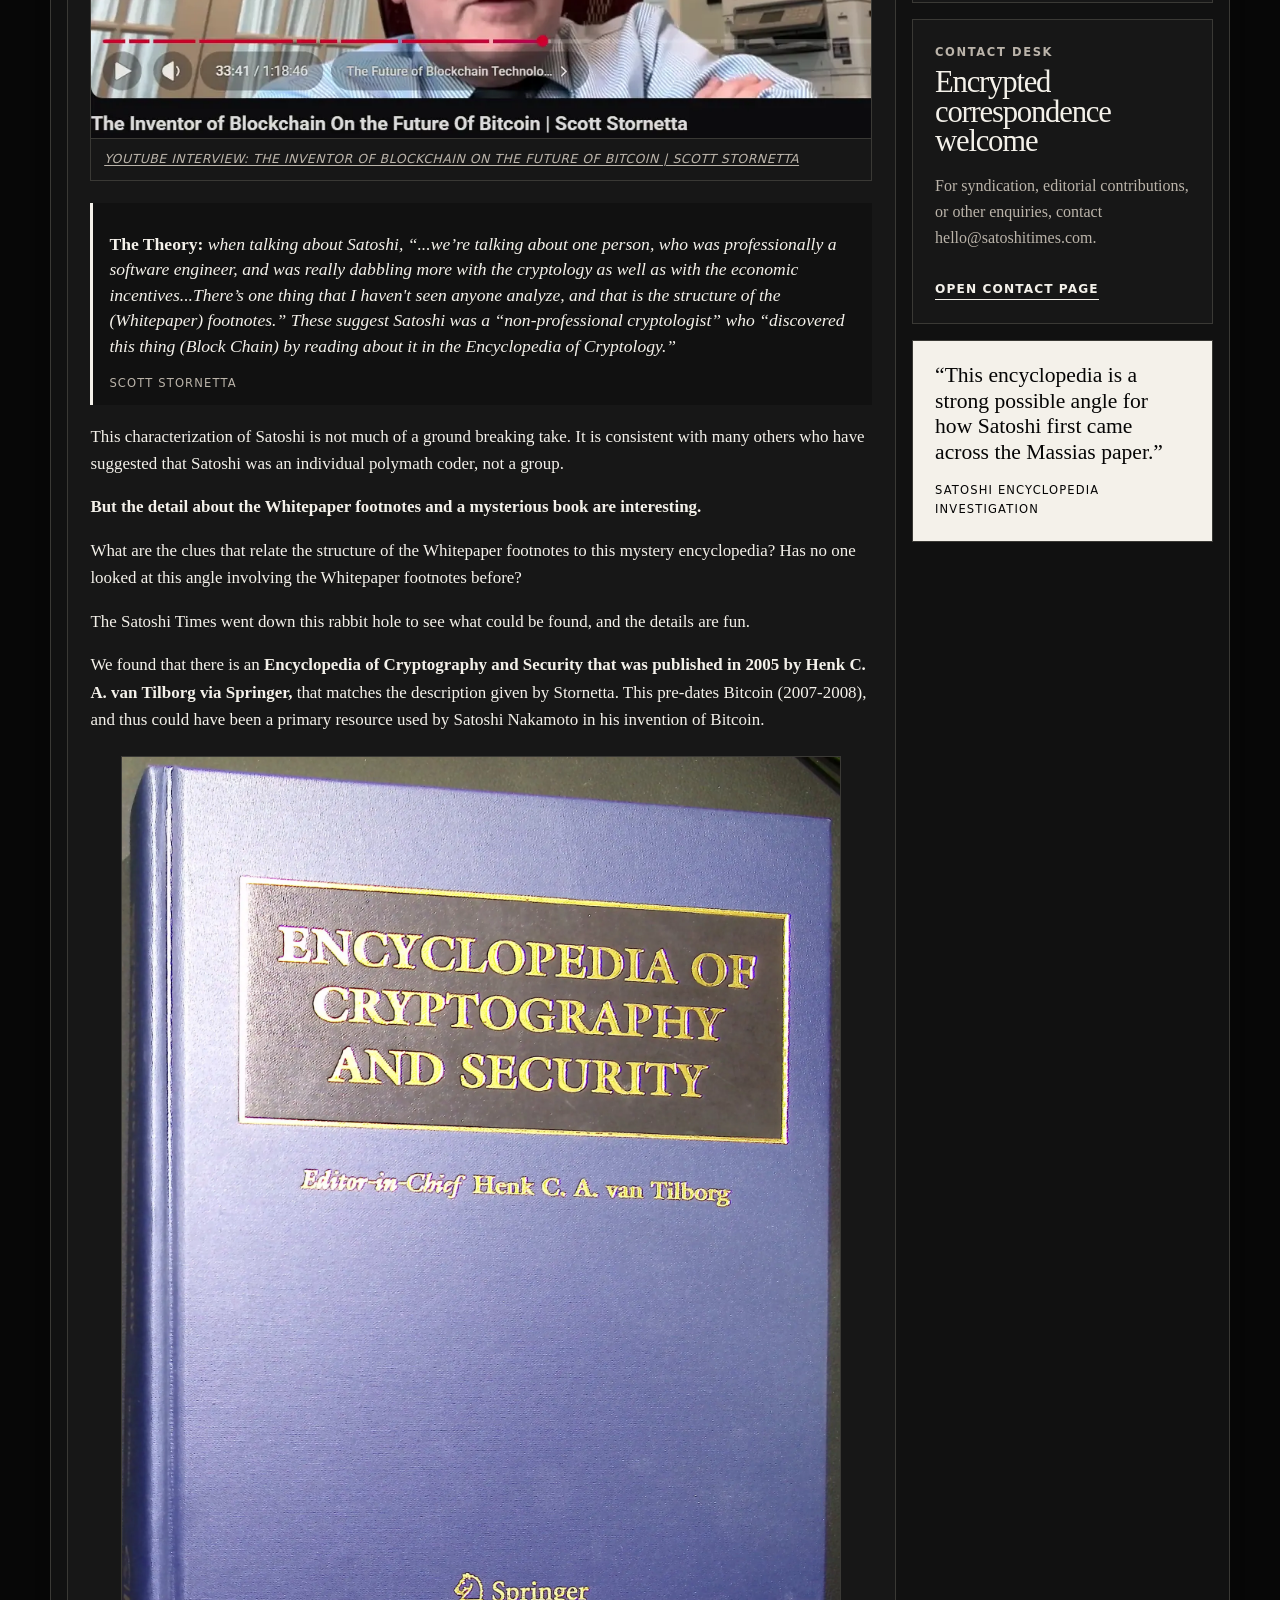
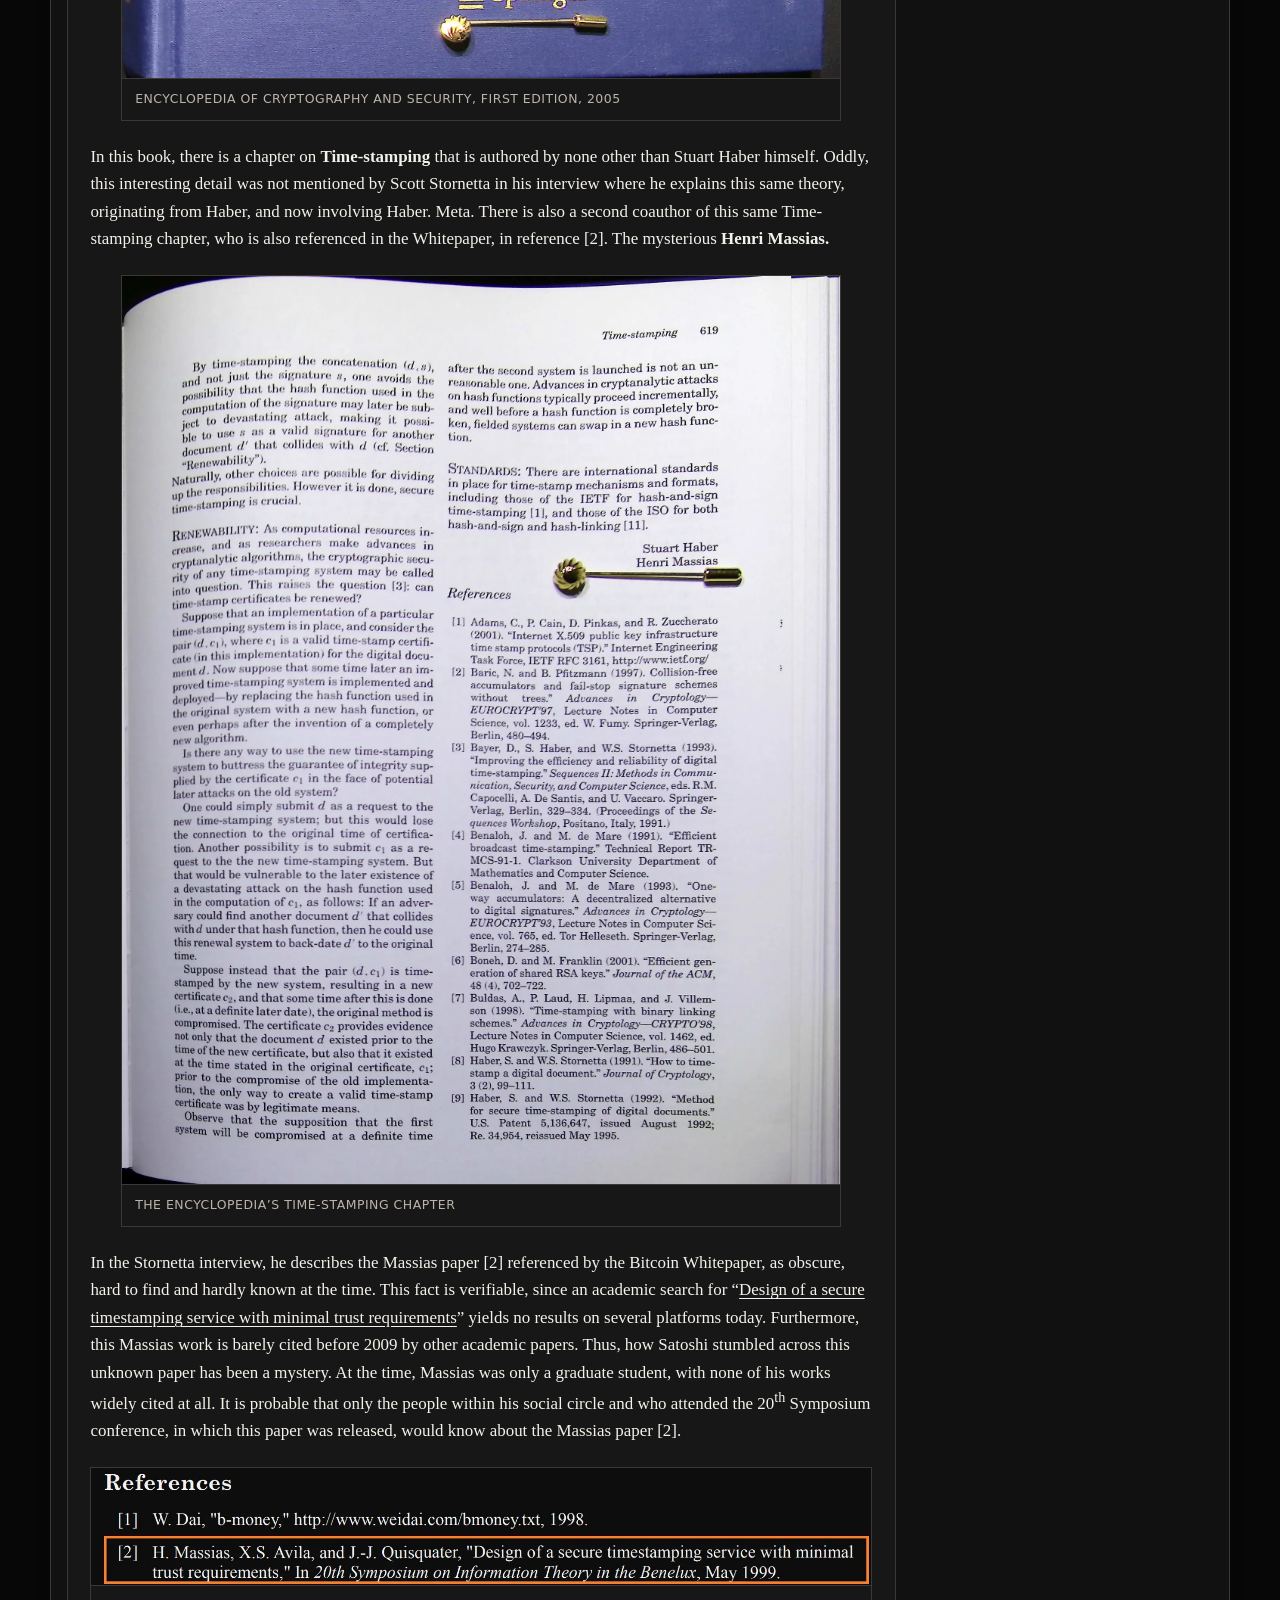
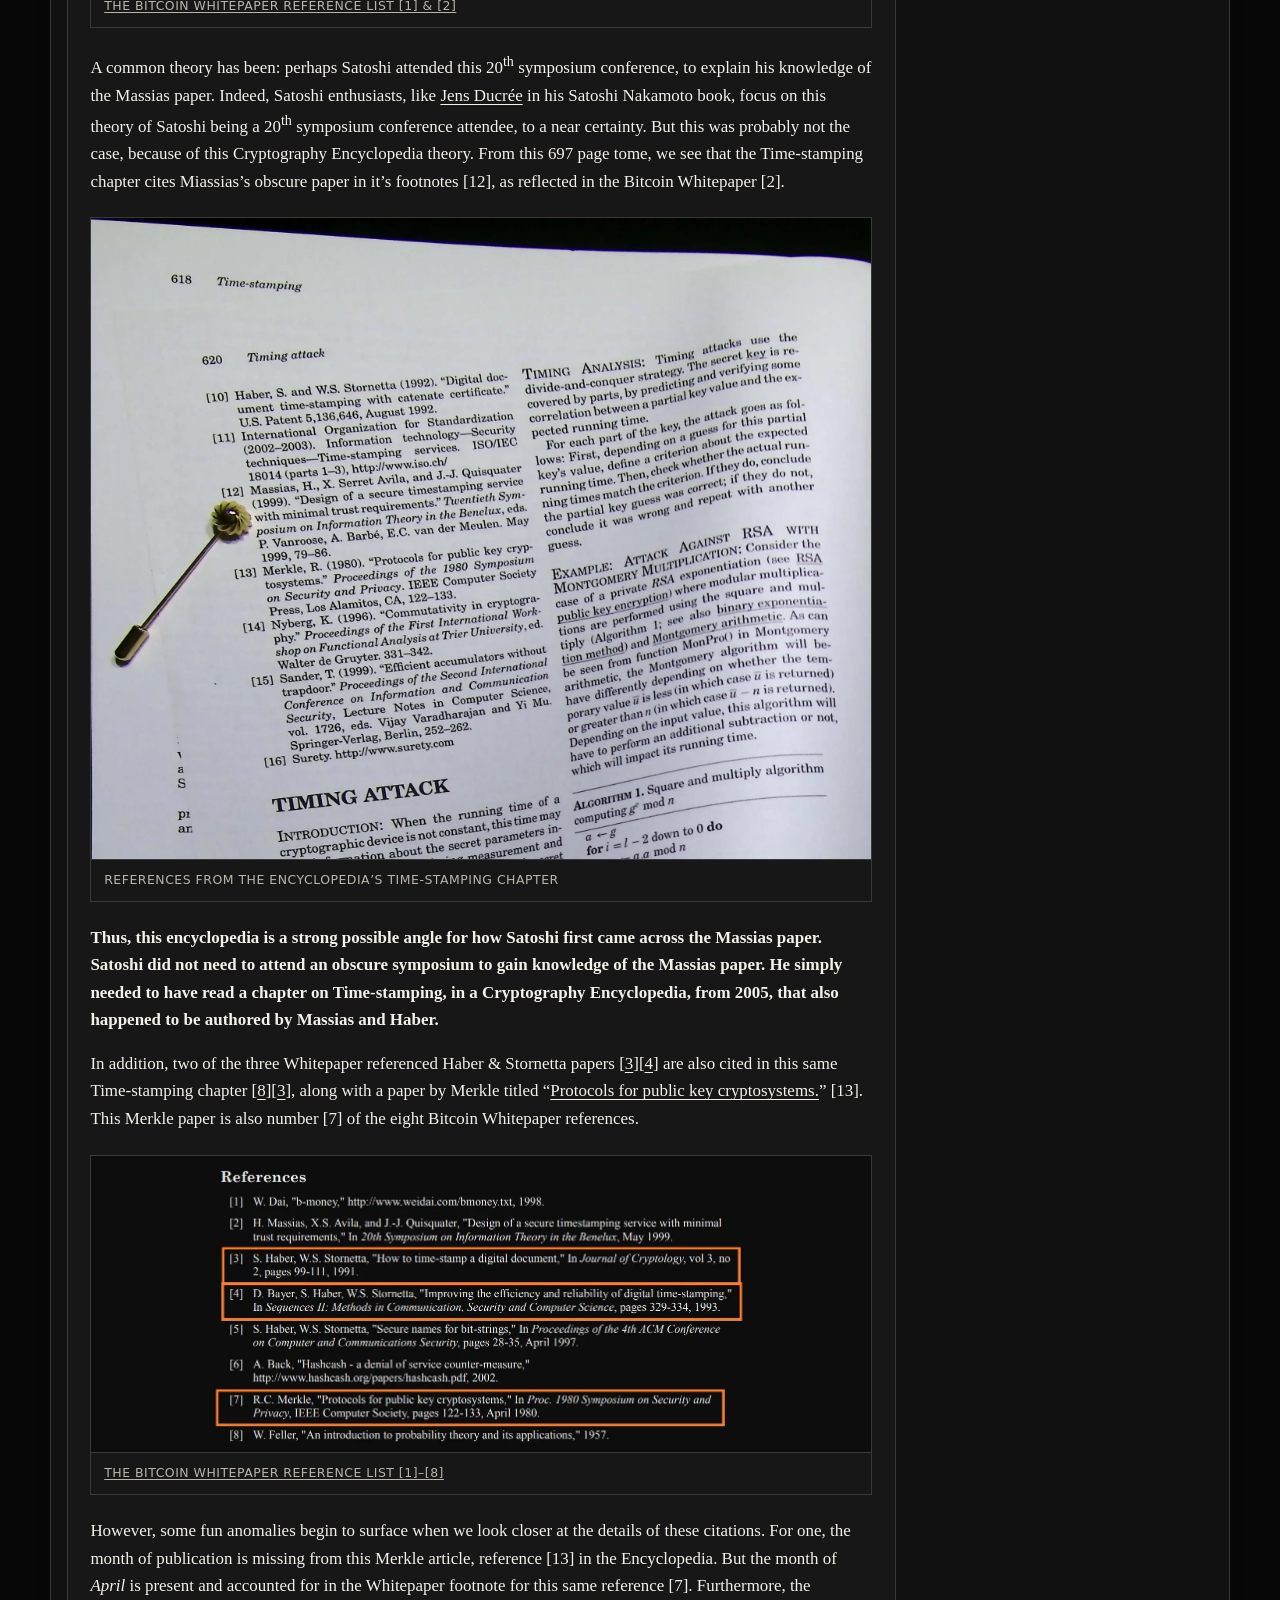
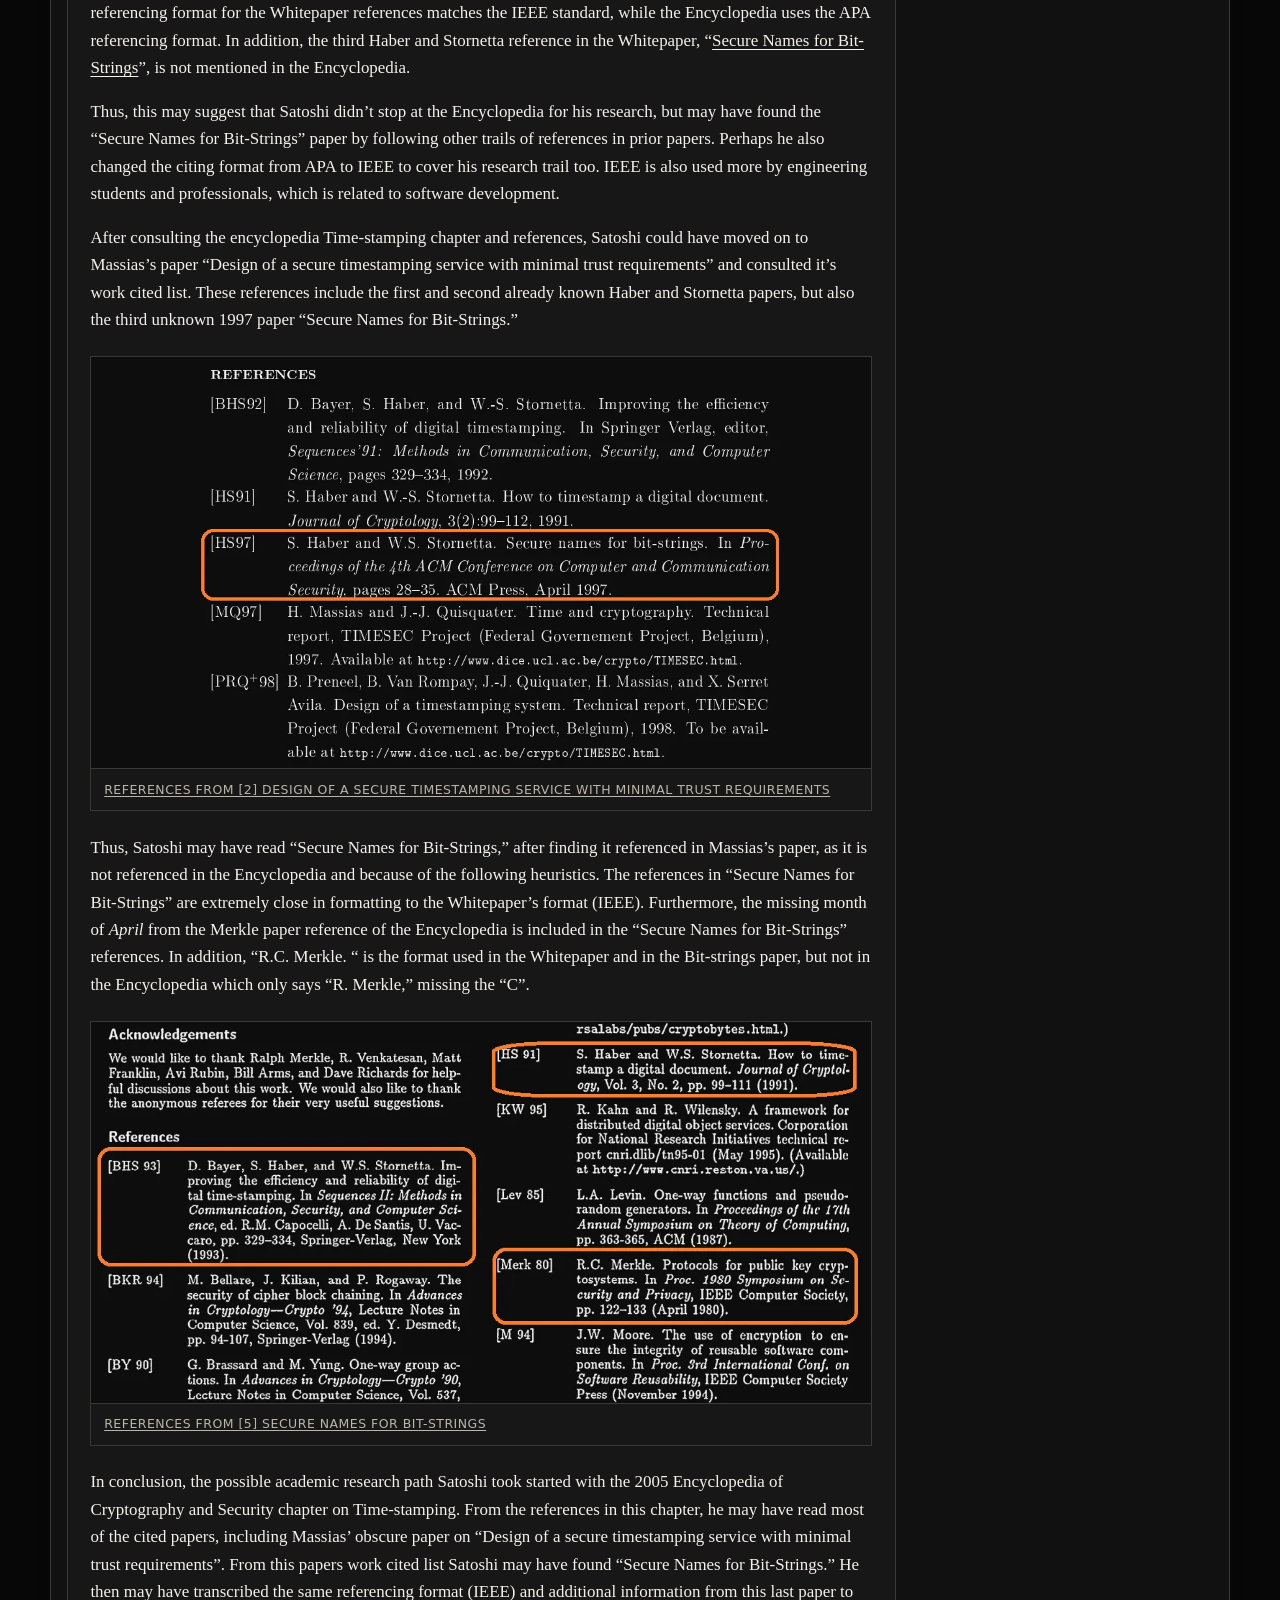
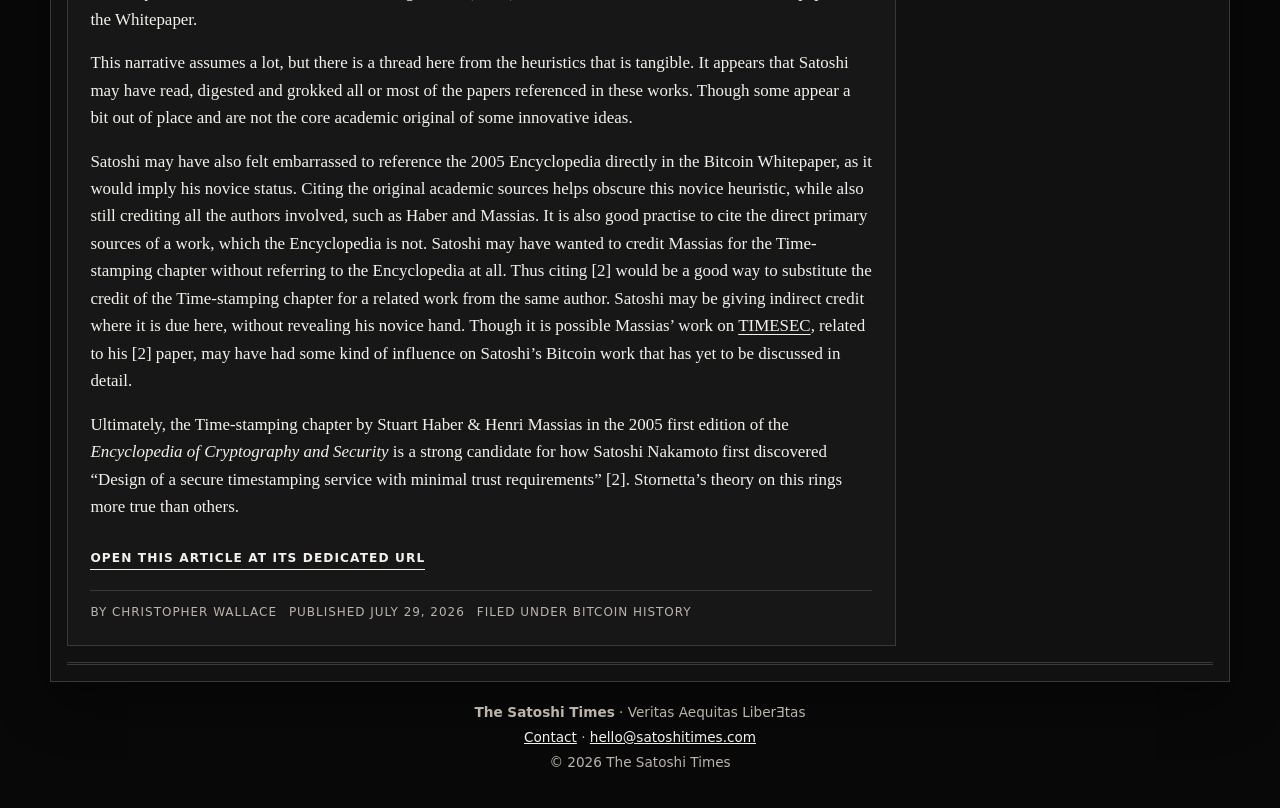
==== commit 6d6b623f: "Update index.html" ====
--- a/index.html
+++ b/index.html
@@ -47,7 +47,7 @@
           <span>By Christopher Wallace</span>
         </div>
         
-        <p>Stuart Haber and Scott Stornetta are two of the Godfather’s behind modern cryptographic timestamping or “Block Chain”. Their contributions to Bitcoin are showcased by three academic works referenced in the Bitcoin Whitepaper <em>References</em> section.</p>
+        <p>Stuart Haber and Scott Stornetta are two of the Godfathers behind modern cryptographic timestamping or “Block Chain”. Their contributions to Bitcoin are showcased by three academic works referenced in the Bitcoin Whitepaper <em>References</em> section.</p>
         
         <figure class="article-figure">
           <img src="assets/encyclopedia/01-whitepaper-references.webp" alt="The first five references listed in the Bitcoin whitepaper" loading="eager" />
